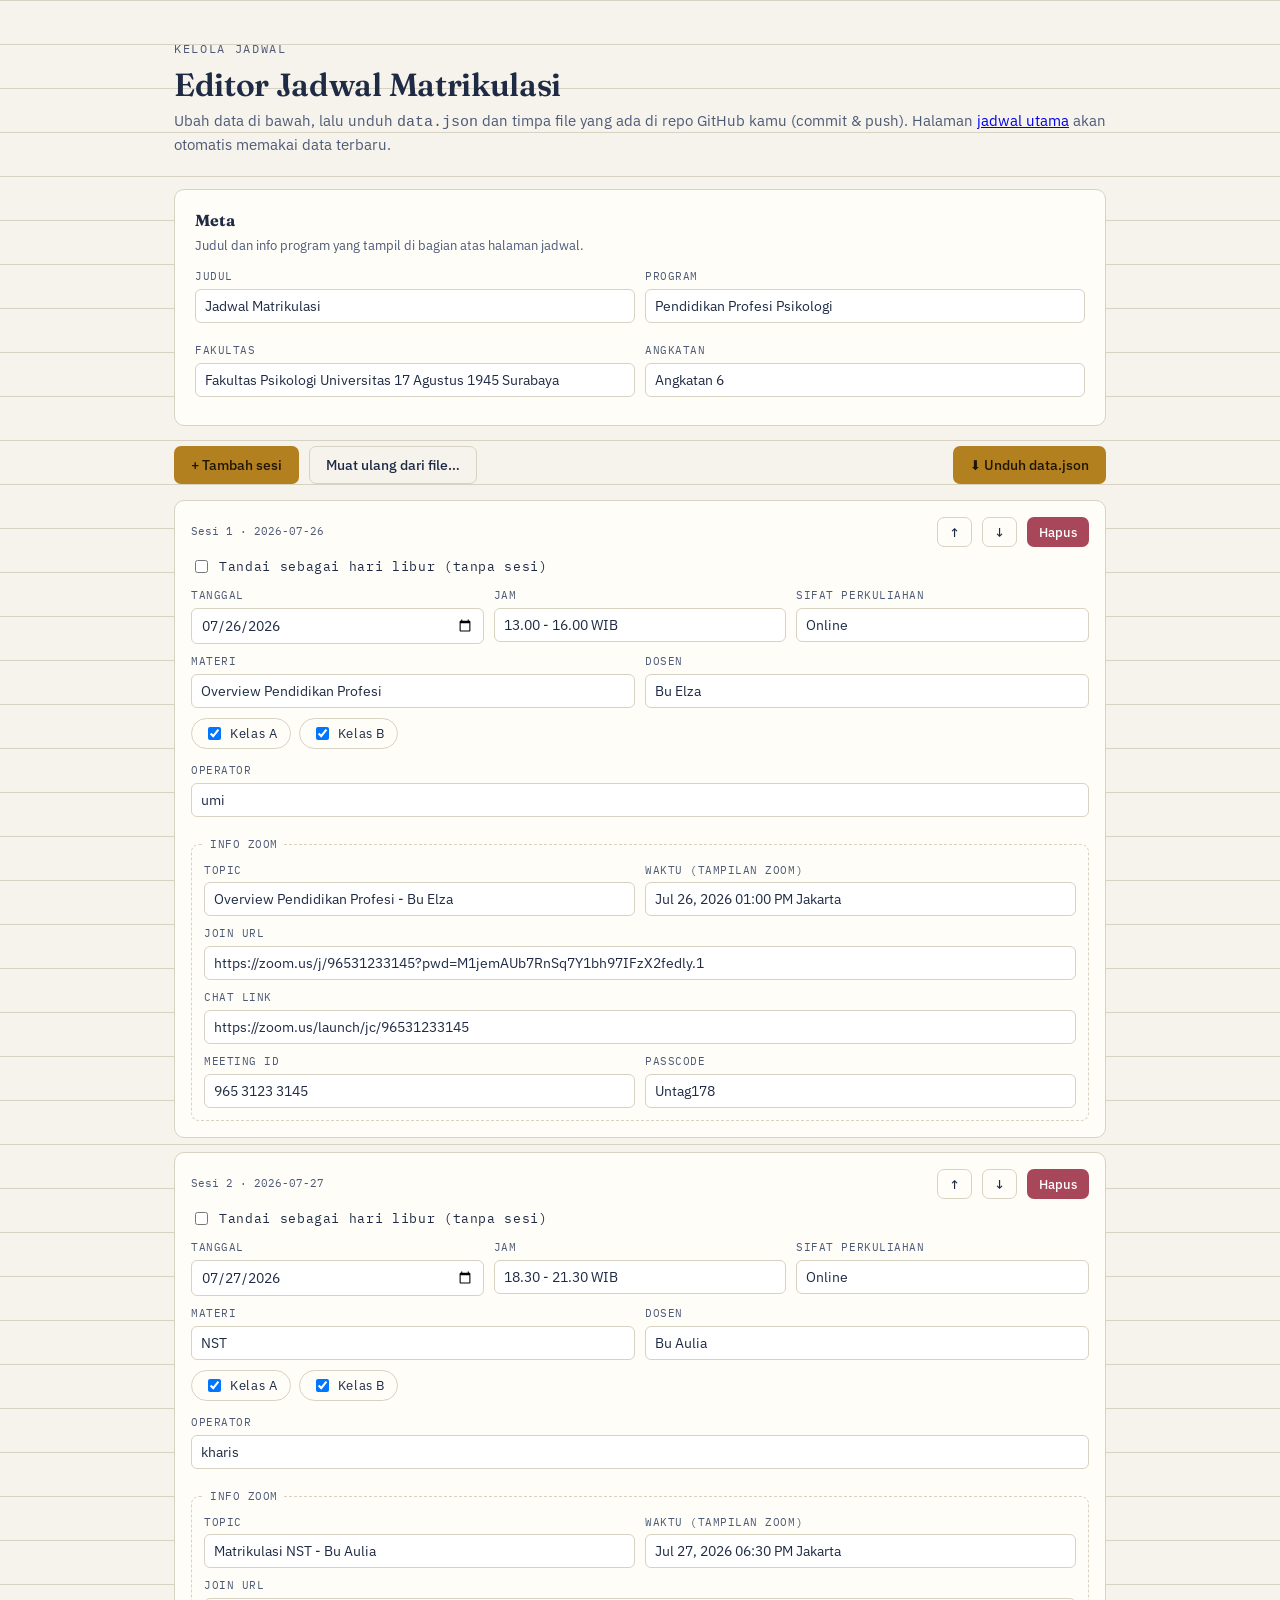
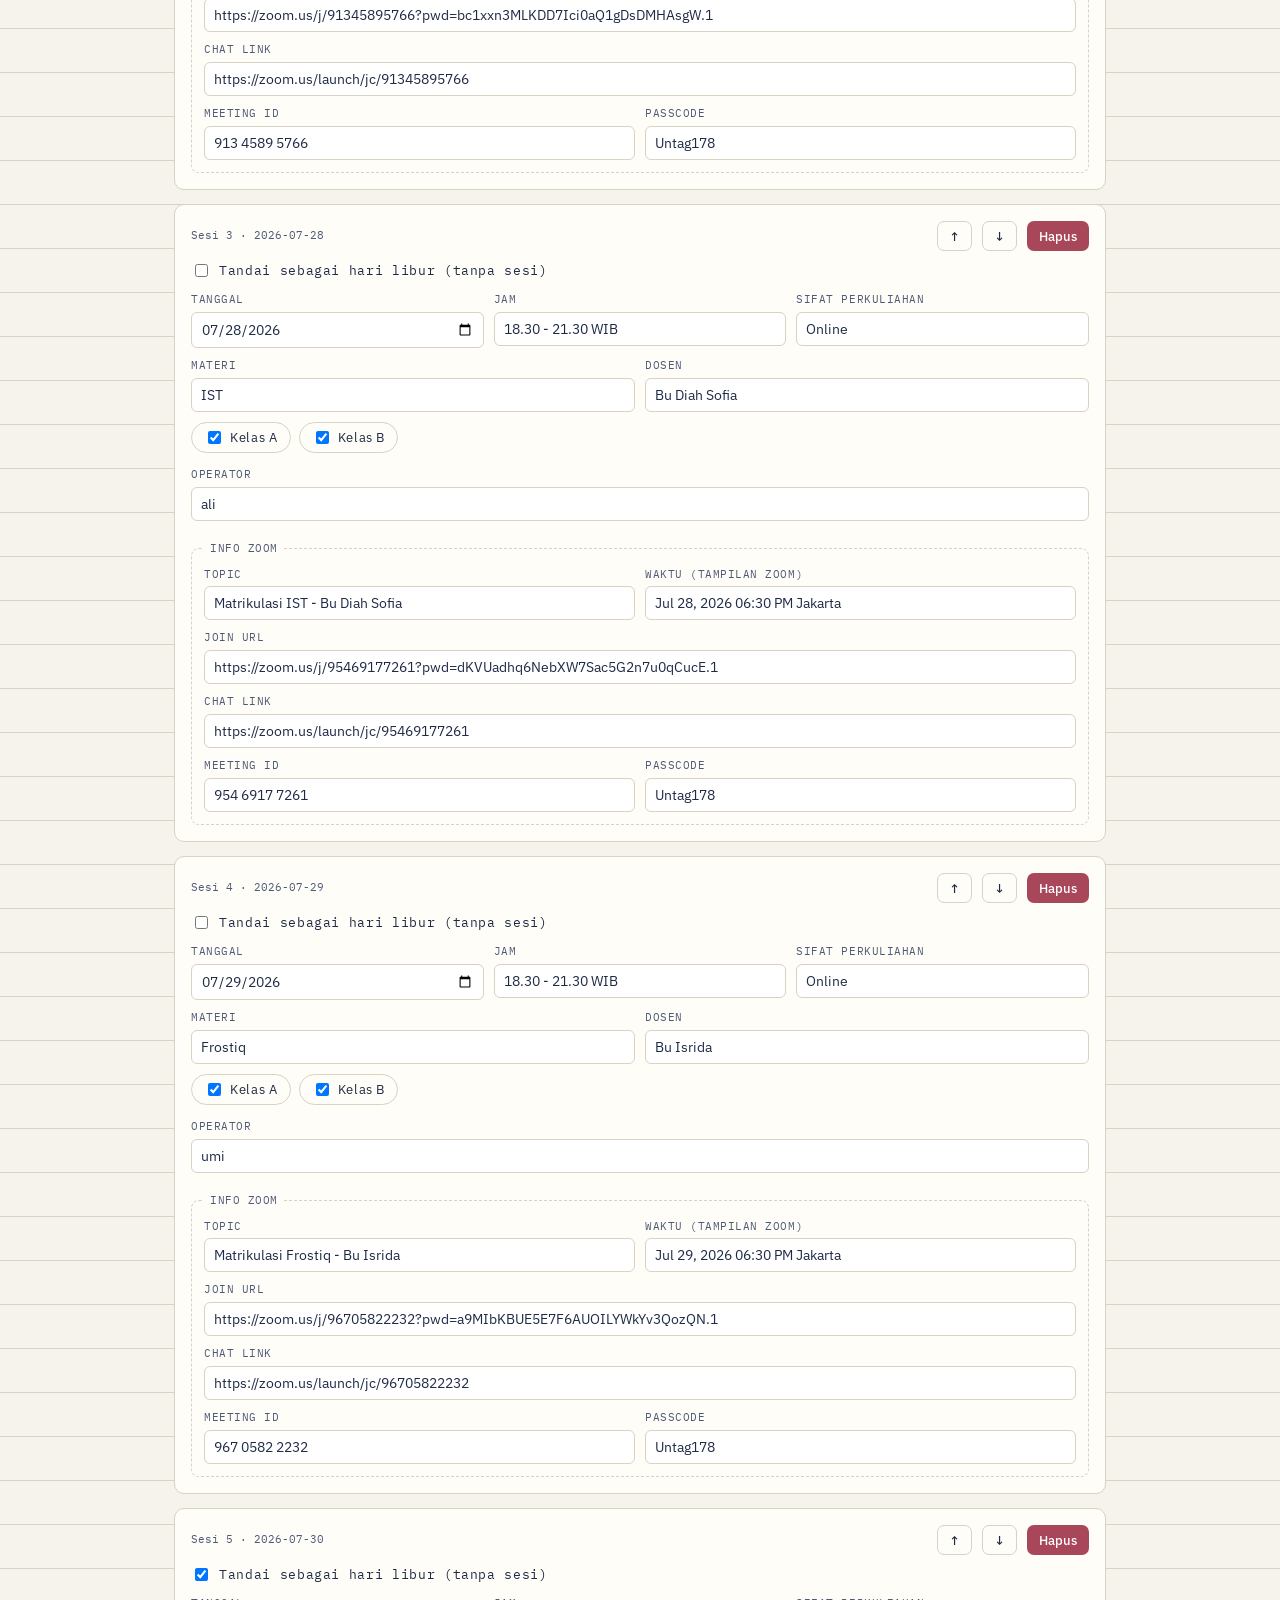
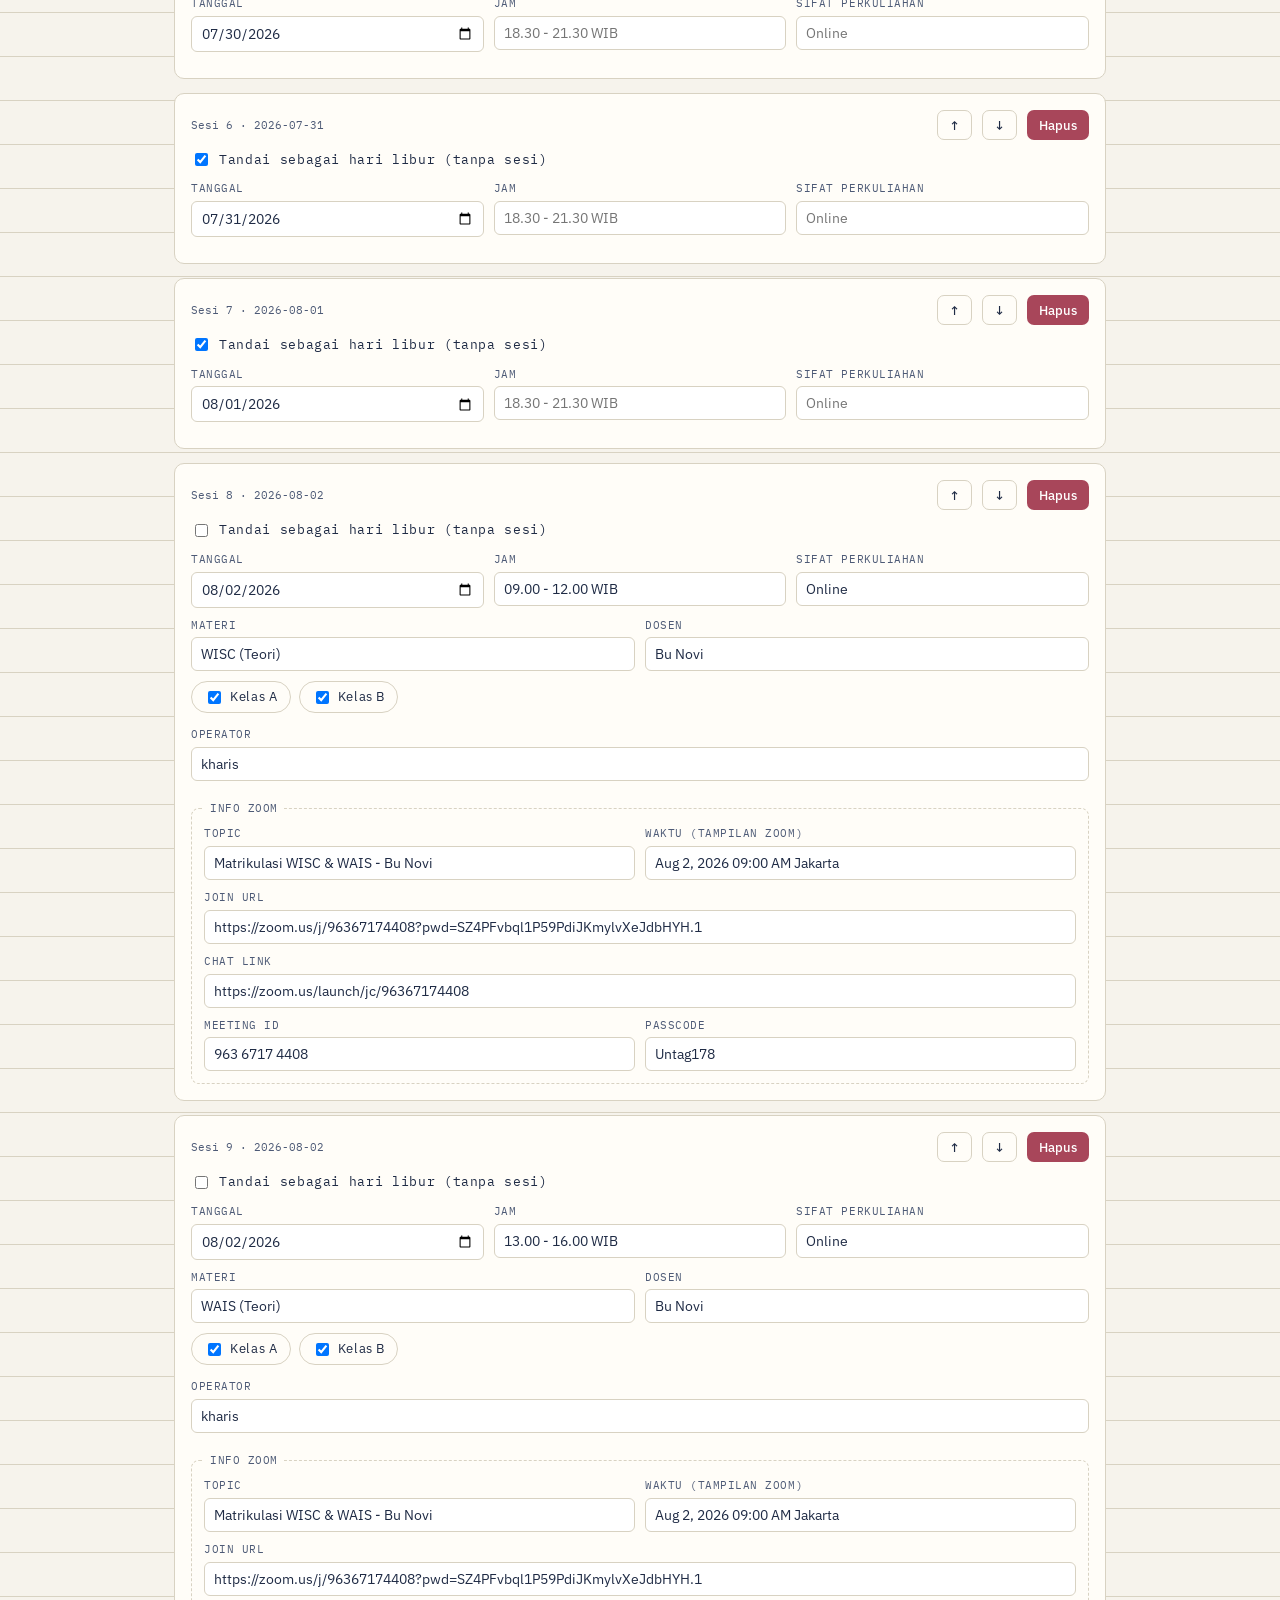
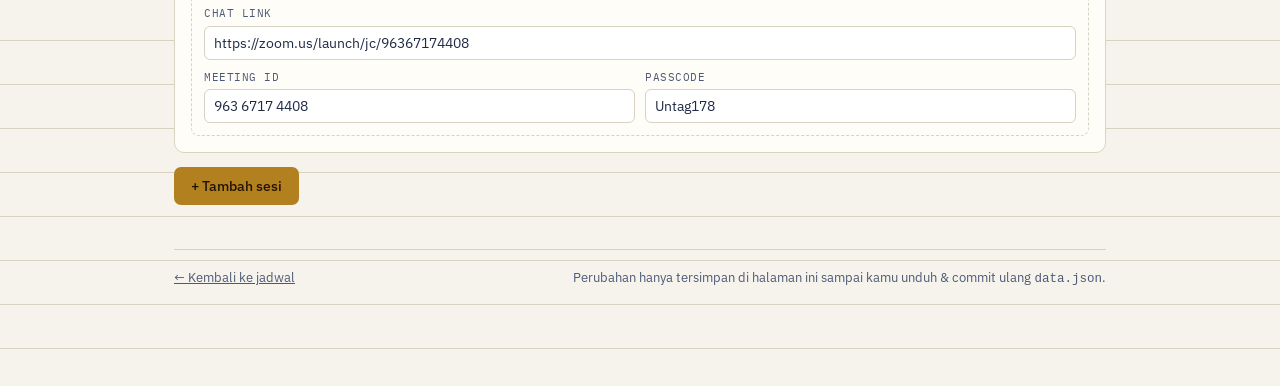
==== admin.html @ 34c5f59f "Add files via upload" ====
<!DOCTYPE html>
<html lang="id">
<head>
<meta charset="UTF-8">
<meta name="viewport" content="width=device-width, initial-scale=1.0">
<title>Kelola Jadwal — Admin</title>
<link rel="stylesheet" href="style.css">
<style>
  .admin-wrap { max-width: 980px; }
  .panel {
    background: var(--paper-card);
    border: 1px solid var(--line);
    border-radius: var(--radius);
    padding: 18px 20px;
    margin-bottom: 20px;
  }
  .panel h2 {
    font-family: var(--font-display);
    font-size: 16px;
    margin: 0 0 4px;
  }
  .panel p.hint { font-size: 13px; color: var(--ink-soft); margin: 0 0 14px; }
  .row-flex { display: flex; gap: 10px; flex-wrap: wrap; align-items: center; }

  .entry {
    border: 1px solid var(--line);
    border-radius: var(--radius);
    padding: 16px;
    margin-bottom: 14px;
    background: var(--paper-card);
  }
  .entry-head {
    display: flex;
    justify-content: space-between;
    align-items: center;
    margin-bottom: 10px;
  }
  .entry-head .tag {
    font-family: var(--font-mono);
    font-size: 11px;
    color: var(--ink-soft);
  }
  .grid2 { display: grid; grid-template-columns: 1fr 1fr; gap: 10px; }
  .grid3 { display: grid; grid-template-columns: 1fr 1fr 1fr; gap: 10px; }
  label {
    display: block;
    font-family: var(--font-mono);
    font-size: 10.5px;
    letter-spacing: 0.05em;
    text-transform: uppercase;
    color: var(--ink-soft);
    margin-bottom: 4px;
  }
  input[type="text"], input[type="date"], textarea {
    width: 100%;
    font-family: var(--font-body);
    font-size: 13.5px;
    padding: 7px 9px;
    border: 1px solid var(--line);
    border-radius: 6px;
    background: #fff;
    color: var(--ink);
    margin-bottom: 10px;
  }
  fieldset {
    border: 1px dashed var(--line);
    border-radius: 8px;
    margin: 10px 0 0;
    padding: 10px 12px 2px;
  }
  fieldset legend {
    font-family: var(--font-mono);
    font-size: 10.5px;
    letter-spacing: 0.05em;
    text-transform: uppercase;
    color: var(--ink-soft);
    padding: 0 6px;
  }
  .kelas-toggle { display: flex; gap: 8px; margin-bottom: 10px; }
  .kelas-toggle label.pill {
    display: inline-flex; align-items: center; gap: 6px;
    text-transform: none; font-family: var(--font-body); font-size: 13px;
    border: 1px solid var(--line); border-radius: 999px; padding: 5px 12px;
    cursor: pointer; color: var(--ink);
  }
  .libur-toggle { display: flex; align-items: center; gap: 8px; margin: 4px 0 12px; }
  .libur-toggle label { margin: 0; text-transform: none; font-size: 13px; color: var(--ink); }
  .entry.is-libur .fields-normal { display: none; }
  .btn-small { font-size: 12.5px; padding: 6px 11px; }
  .btn-danger { background: var(--rose); color: #fff; }
  #fileInput { display: none; }
  .toast {
    position: fixed; bottom: 20px; left: 50%; transform: translateX(-50%);
    background: var(--ink); color: #fff; padding: 10px 18px; border-radius: 8px;
    font-size: 13px; opacity: 0; pointer-events: none; transition: opacity 0.2s ease;
  }
  .toast.show { opacity: 1; }
</style>
</head>
<body>
<div class="wrap admin-wrap">

  <p class="eyebrow">Kelola Jadwal</p>
  <h1 class="title" style="font-size: 32px;">Editor Jadwal Matrikulasi</h1>
  <p class="subtitle">
    Ubah data di bawah, lalu unduh <code>data.json</code> dan timpa file yang ada di repo GitHub kamu
    (commit &amp; push). Halaman <a href="index.html">jadwal utama</a> akan otomatis memakai data terbaru.
  </p>

  <div class="panel">
    <h2>Meta</h2>
    <p class="hint">Judul dan info program yang tampil di bagian atas halaman jadwal.</p>
    <div class="grid2">
      <div><label>Judul</label><input type="text" id="metaTitle"></div>
      <div><label>Program</label><input type="text" id="metaProgram"></div>
      <div><label>Fakultas</label><input type="text" id="metaFakultas"></div>
      <div><label>Angkatan</label><input type="text" id="metaAngkatan"></div>
    </div>
  </div>

  <div class="row-flex" style="margin-bottom: 16px;">
    <button class="btn btn-primary" id="btnAdd">+ Tambah sesi</button>
    <button class="btn btn-ghost" style="border-color:var(--line);color:var(--ink)" id="btnUpload">Muat ulang dari file…</button>
    <input type="file" id="fileInput" accept="application/json">
    <button class="btn btn-primary" id="btnDownload" style="margin-left:auto;">⬇ Unduh data.json</button>
  </div>

  <div id="entries"></div>

  <button class="btn btn-primary" id="btnAdd2">+ Tambah sesi</button>

  <div class="footer">
    <a href="index.html">← Kembali ke jadwal</a>
    <span>Perubahan hanya tersimpan di halaman ini sampai kamu unduh &amp; commit ulang <code>data.json</code>.</span>
  </div>

</div>

<div class="toast" id="toast"></div>

<script src="admin.js"></script>
</body>
</html>
---- style.css ----
/* ============================================================
   Jadwal Matrikulasi — Fakultas Psikologi Untag Surabaya
   Design: "Ledger" — a clinical case-register aesthetic.
   ============================================================ */

@import url('https://fonts.googleapis.com/css2?family=Fraunces:opsz,wght@9..144,400;9..144,500;9..144,600&family=IBM+Plex+Sans:wght@400;500;600&family=IBM+Plex+Mono:wght@400;500&display=swap');

:root {
  --ink: #1f2b45;        /* headings, primary text */
  --ink-soft: #4d5a76;   /* secondary text */
  --paper: #f6f3ec;      /* page background */
  --paper-card: #fffdf8; /* card background */
  --line: #d8d2c2;       /* hairline borders */
  --ochre: #b3801f;      /* accent — dosen / highlight */
  --sage: #4d6b5c;       /* accent — online / kelas */
  --rose: #a8465a;       /* accent — libur */
  --shadow: 0 1px 0 rgba(31, 43, 69, 0.06);

  --font-display: 'Fraunces', Georgia, serif;
  --font-body: 'IBM Plex Sans', system-ui, sans-serif;
  --font-mono: 'IBM Plex Mono', 'Courier New', monospace;

  --radius: 10px;
}

* { box-sizing: border-box; }

html { scroll-behavior: smooth; }

body {
  margin: 0;
  background: var(--paper);
  background-image:
    linear-gradient(var(--line) 1px, transparent 1px);
  background-size: 100% 44px;
  background-attachment: local;
  color: var(--ink);
  font-family: var(--font-body);
  line-height: 1.5;
  -webkit-font-smoothing: antialiased;
}

.wrap {
  max-width: 880px;
  margin: 0 auto;
  padding: 40px 24px 100px;
}

/* ---------- Header ---------- */

.eyebrow {
  font-family: var(--font-mono);
  font-size: 12px;
  letter-spacing: 0.14em;
  text-transform: uppercase;
  color: var(--ink-soft);
  margin: 0 0 10px;
}

h1.title {
  font-family: var(--font-display);
  font-weight: 600;
  font-size: clamp(32px, 6vw, 48px);
  line-height: 1.05;
  margin: 0 0 8px;
  letter-spacing: -0.01em;
}

.subtitle {
  color: var(--ink-soft);
  font-size: 15px;
  margin: 0 0 32px;
}

/* ---------- Next-session banner (signature element) ---------- */

.next-banner {
  position: relative;
  background: var(--ink);
  color: var(--paper-card);
  border-radius: var(--radius);
  padding: 22px 24px;
  margin-bottom: 40px;
  overflow: hidden;
}

.next-banner::before {
  content: "";
  position: absolute;
  left: 0; top: 0; bottom: 0;
  width: 6px;
  background: var(--ochre);
}

.next-banner .nb-label {
  font-family: var(--font-mono);
  font-size: 11px;
  letter-spacing: 0.14em;
  text-transform: uppercase;
  color: #c9cfdd;
  margin-bottom: 6px;
}

.next-banner .nb-materi {
  font-family: var(--font-display);
  font-size: 22px;
  font-weight: 600;
  margin-bottom: 6px;
}

.next-banner .nb-meta {
  font-size: 13.5px;
  color: #d7dbe6;
  display: flex;
  flex-wrap: wrap;
  gap: 4px 14px;
  margin-bottom: 14px;
}

.next-banner .nb-meta b { color: #fff; font-weight: 500; }

.next-banner .nb-actions {
  display: flex;
  gap: 10px;
  flex-wrap: wrap;
}

.btn {
  display: inline-flex;
  align-items: center;
  gap: 6px;
  font-family: var(--font-body);
  font-size: 13.5px;
  font-weight: 500;
  padding: 9px 16px;
  border-radius: 7px;
  text-decoration: none;
  border: 1px solid transparent;
  cursor: pointer;
  transition: transform 0.12s ease, opacity 0.12s ease;
}
.btn:active { transform: scale(0.97); }

.btn-primary {
  background: var(--ochre);
  color: #201404;
}
.btn-primary:hover { opacity: 0.9; }

.btn-ghost {
  background: transparent;
  border-color: rgba(255,255,255,0.28);
  color: #fff;
}
.btn-ghost:hover { background: rgba(255,255,255,0.08); }

.next-banner.is-empty {
  background: var(--paper-card);
  color: var(--ink-soft);
  border: 1px dashed var(--line);
}
.next-banner.is-empty::before { display: none; }
.next-banner.is-empty .nb-label { color: var(--ink-soft); }

/* ---------- Filters ---------- */

.filters {
  display: flex;
  align-items: center;
  gap: 10px;
  flex-wrap: wrap;
  margin-bottom: 28px;
}

.filters input[type="search"] {
  flex: 1;
  min-width: 160px;
  font-family: var(--font-body);
  font-size: 14px;
  padding: 9px 12px;
  border: 1px solid var(--line);
  border-radius: 7px;
  background: var(--paper-card);
  color: var(--ink);
}
.filters input[type="search"]::placeholder { color: #9aa0ae; }

.chip {
  font-family: var(--font-mono);
  font-size: 12px;
  letter-spacing: 0.04em;
  padding: 7px 13px;
  border-radius: 999px;
  border: 1px solid var(--line);
  background: var(--paper-card);
  color: var(--ink-soft);
  cursor: pointer;
  user-select: none;
}
.chip[aria-pressed="true"] {
  background: var(--ink);
  border-color: var(--ink);
  color: #fff;
}

/* ---------- Day ledger ---------- */

.day {
  display: grid;
  grid-template-columns: 84px 1fr;
  gap: 18px;
  border-top: 1px solid var(--line);
  padding: 22px 0;
}

.day:last-child { border-bottom: 1px solid var(--line); }

.day-tab {
  text-align: right;
  padding-top: 2px;
}

.day-tab .dow {
  font-family: var(--font-mono);
  font-size: 11px;
  letter-spacing: 0.08em;
  text-transform: uppercase;
  color: var(--ink-soft);
}

.day-tab .dom {
  font-family: var(--font-display);
  font-size: 30px;
  font-weight: 600;
  line-height: 1.1;
}

.day-tab .mon {
  font-size: 11px;
  color: var(--ink-soft);
}

.day-sessions {
  display: flex;
  flex-direction: column;
  gap: 12px;
}

.session {
  background: var(--paper-card);
  border: 1px solid var(--line);
  border-radius: var(--radius);
  padding: 14px 16px;
  box-shadow: var(--shadow);
}

.session.is-past { opacity: 0.55; }

.session-top {
  display: flex;
  justify-content: space-between;
  align-items: flex-start;
  gap: 12px;
  cursor: pointer;
}

.session-materi {
  font-family: var(--font-display);
  font-size: 17px;
  font-weight: 600;
  margin: 0 0 4px;
}

.session-meta {
  font-size: 13px;
  color: var(--ink-soft);
  display: flex;
  flex-wrap: wrap;
  gap: 3px 10px;
}

.session-meta .dosen { color: var(--ochre); font-weight: 500; }

.badges { display: flex; gap: 6px; flex-shrink: 0; }

.badge {
  font-family: var(--font-mono);
  font-size: 11px;
  padding: 3px 8px;
  border-radius: 999px;
  border: 1px solid var(--line);
  color: var(--ink-soft);
  white-space: nowrap;
}

.badge.kelas { color: var(--sage); border-color: var(--sage); }

.chevron {
  color: var(--ink-soft);
  font-size: 13px;
  transition: transform 0.15s ease;
  padding-top: 2px;
}
.session.is-open .chevron { transform: rotate(90deg); }

.session-detail {
  display: none;
  margin-top: 12px;
  padding-top: 12px;
  border-top: 1px dashed var(--line);
  font-size: 13.5px;
}
.session.is-open .session-detail { display: block; }

.zoom-row {
  display: flex;
  justify-content: space-between;
  align-items: center;
  padding: 3px 0;
  gap: 10px;
}
.zoom-row .k { color: var(--ink-soft); }
.zoom-row .v { font-family: var(--font-mono); text-align: right; }

.detail-actions { margin-top: 10px; display: flex; gap: 8px; flex-wrap: wrap; }

.op-tag {
  margin-top: 10px;
  font-size: 11.5px;
  color: var(--ink-soft);
  font-family: var(--font-mono);
}

/* Libur row */
.libur-row {
  background: repeating-linear-gradient(
    -45deg,
    var(--paper-card),
    var(--paper-card) 8px,
    #efe9db 8px,
    #efe9db 16px
  );
  border: 1px solid var(--line);
  border-radius: var(--radius);
  padding: 14px 16px;
  display: flex;
  align-items: center;
  justify-content: space-between;
}
.libur-row .label {
  font-family: var(--font-mono);
  letter-spacing: 0.1em;
  color: var(--rose);
  font-size: 12.5px;
  font-weight: 500;
}

/* ---------- Footer ---------- */

.footer {
  margin-top: 44px;
  padding-top: 18px;
  border-top: 1px solid var(--line);
  font-size: 12.5px;
  color: var(--ink-soft);
  display: flex;
  justify-content: space-between;
  flex-wrap: wrap;
  gap: 8px;
}
.footer a { color: var(--ink-soft); }

.empty-state {
  text-align: center;
  padding: 60px 20px;
  color: var(--ink-soft);
  font-size: 14px;
}

@media (max-width: 520px) {
  .day { grid-template-columns: 56px 1fr; gap: 12px; }
  .day-tab .dom { font-size: 24px; }
  .session-top { flex-direction: column; }
  .badges { align-self: flex-start; }
}

@media (prefers-reduced-motion: reduce) {
  html { scroll-behavior: auto; }
  * { transition: none !important; }
}

:focus-visible {
  outline: 2px solid var(--ochre);
  outline-offset: 2px;
}
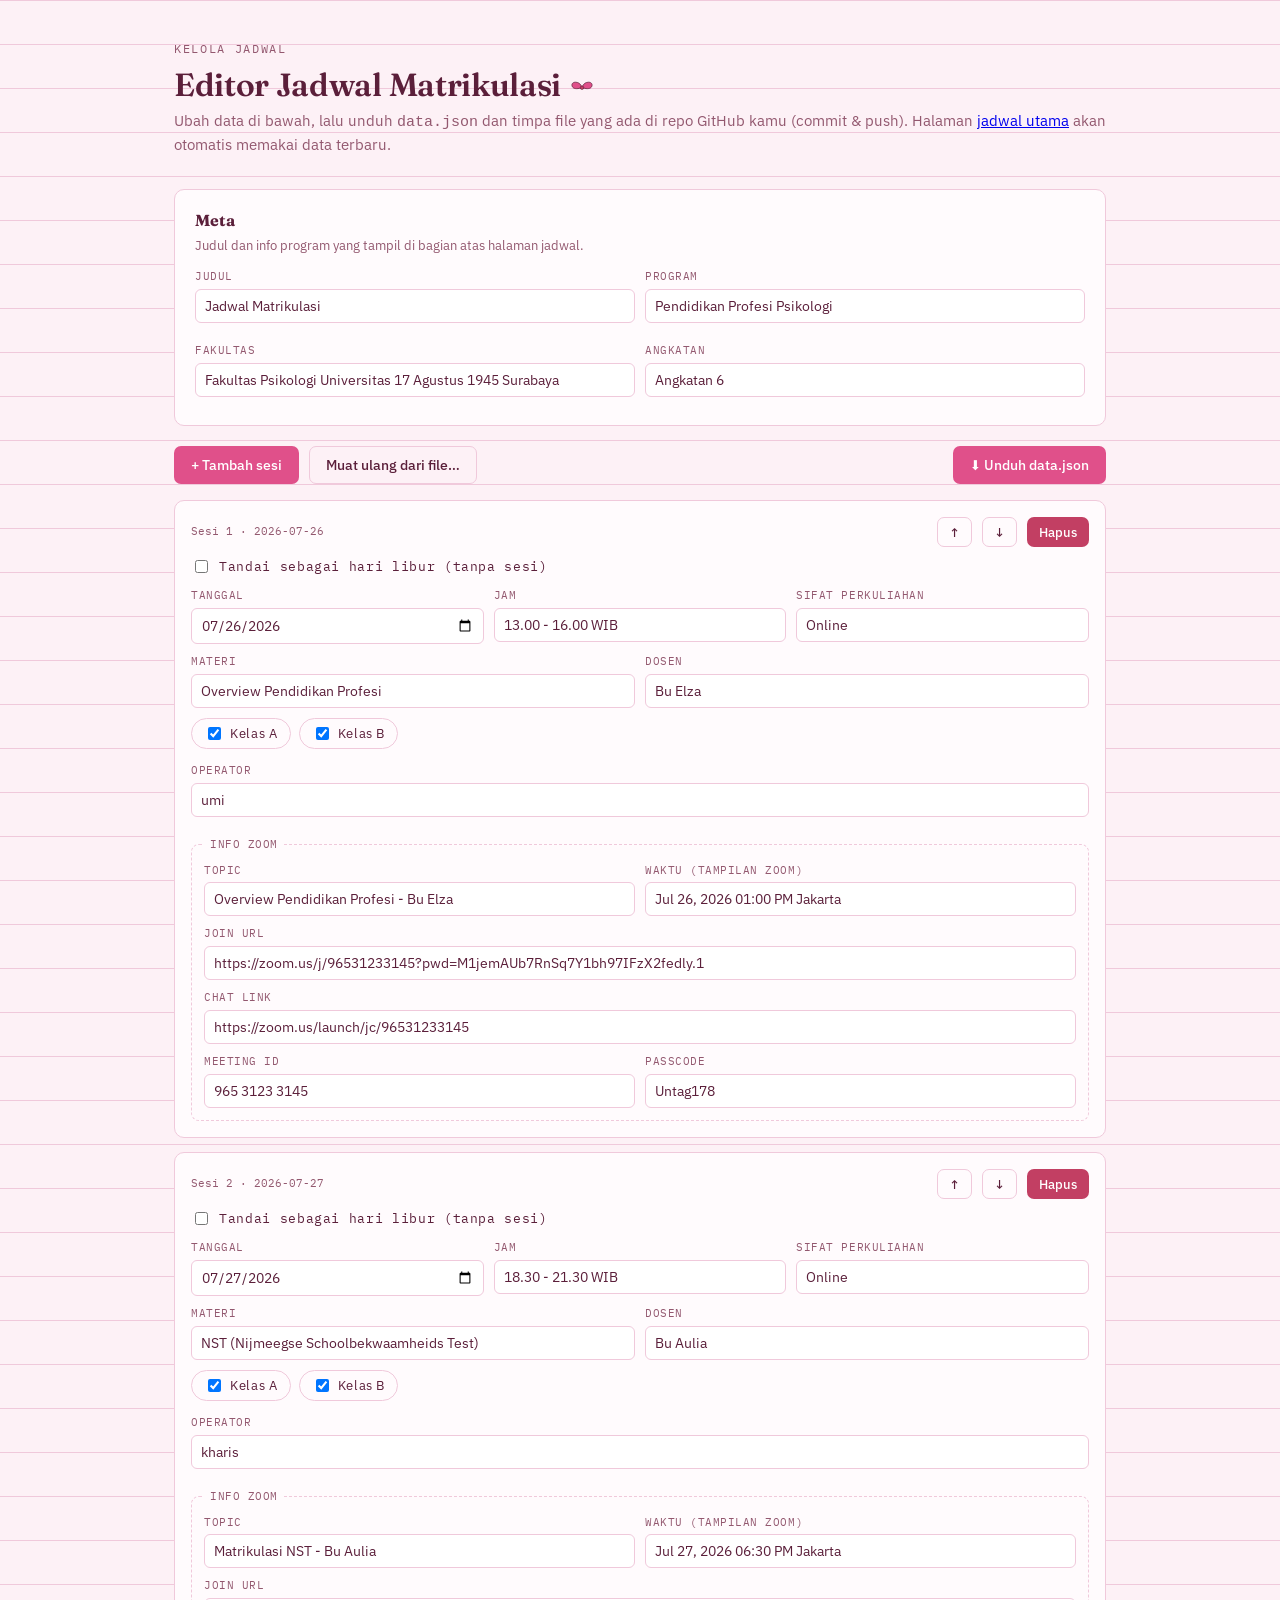
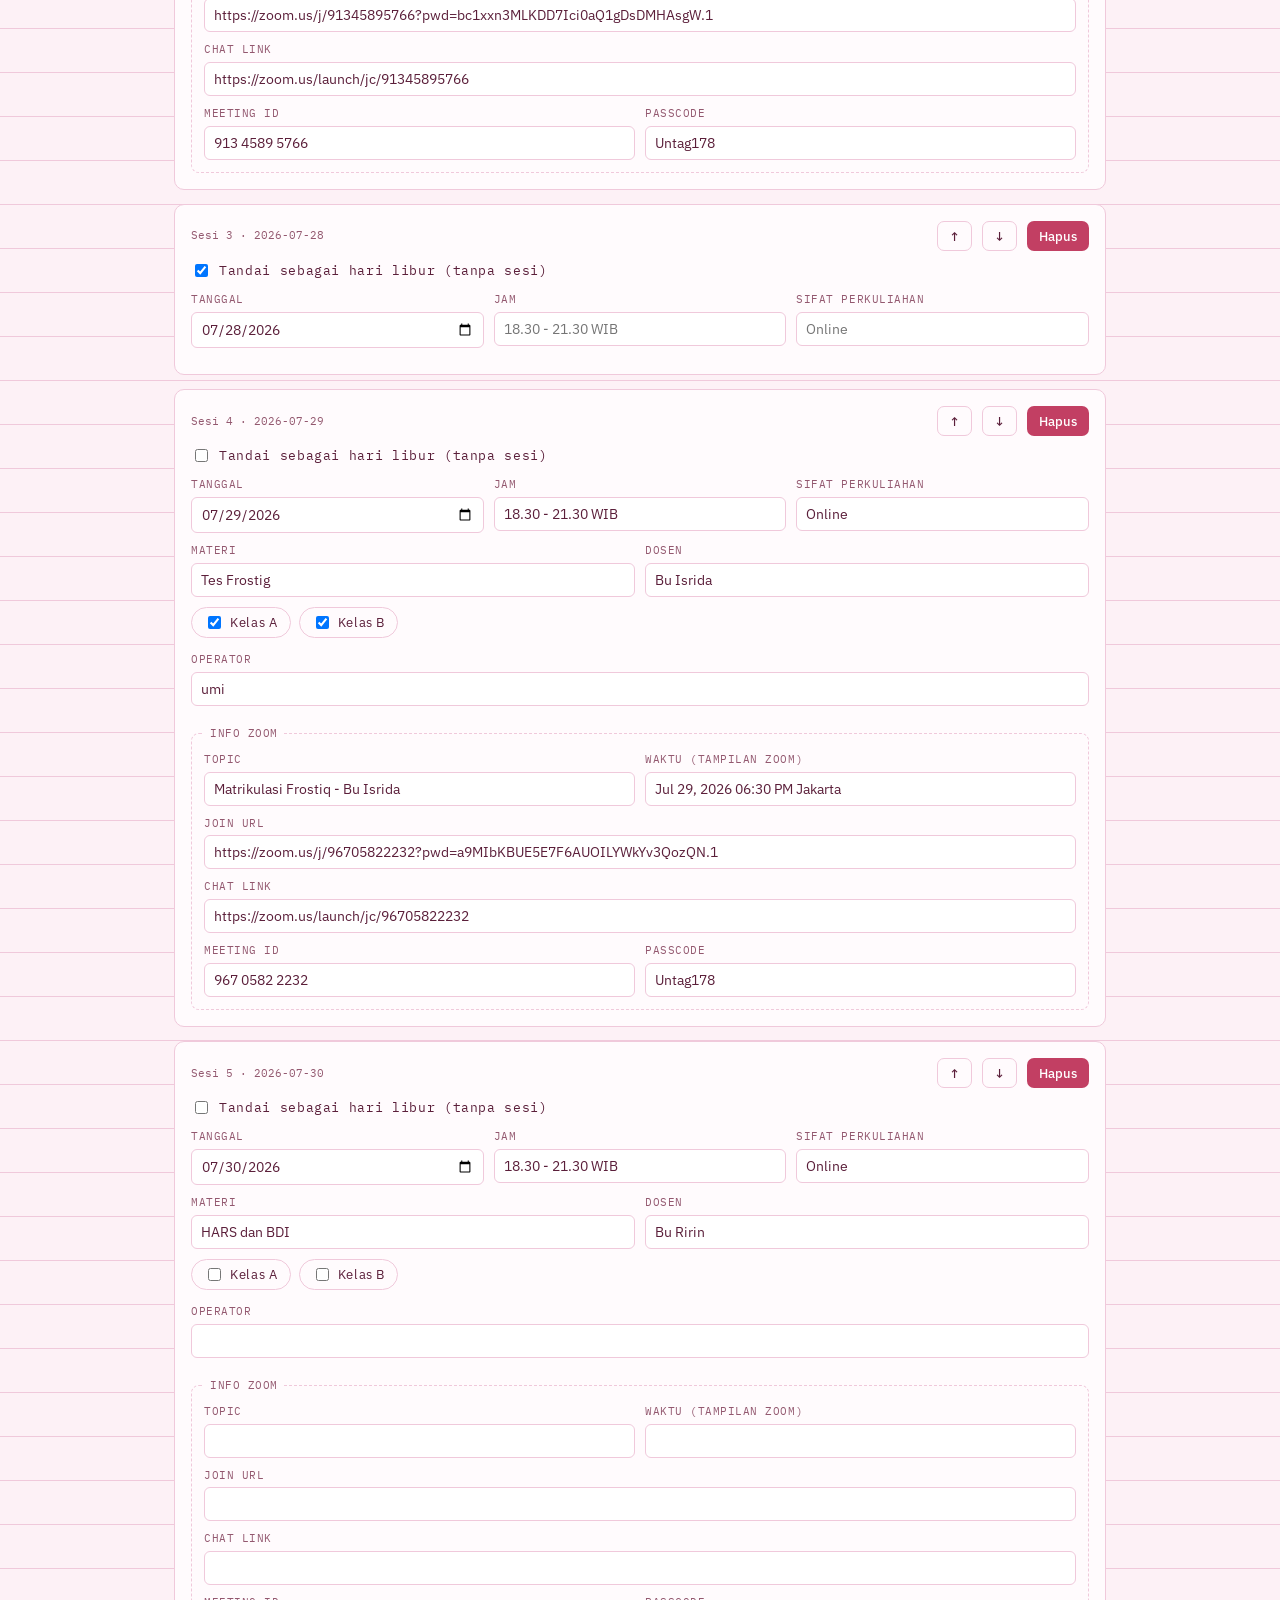
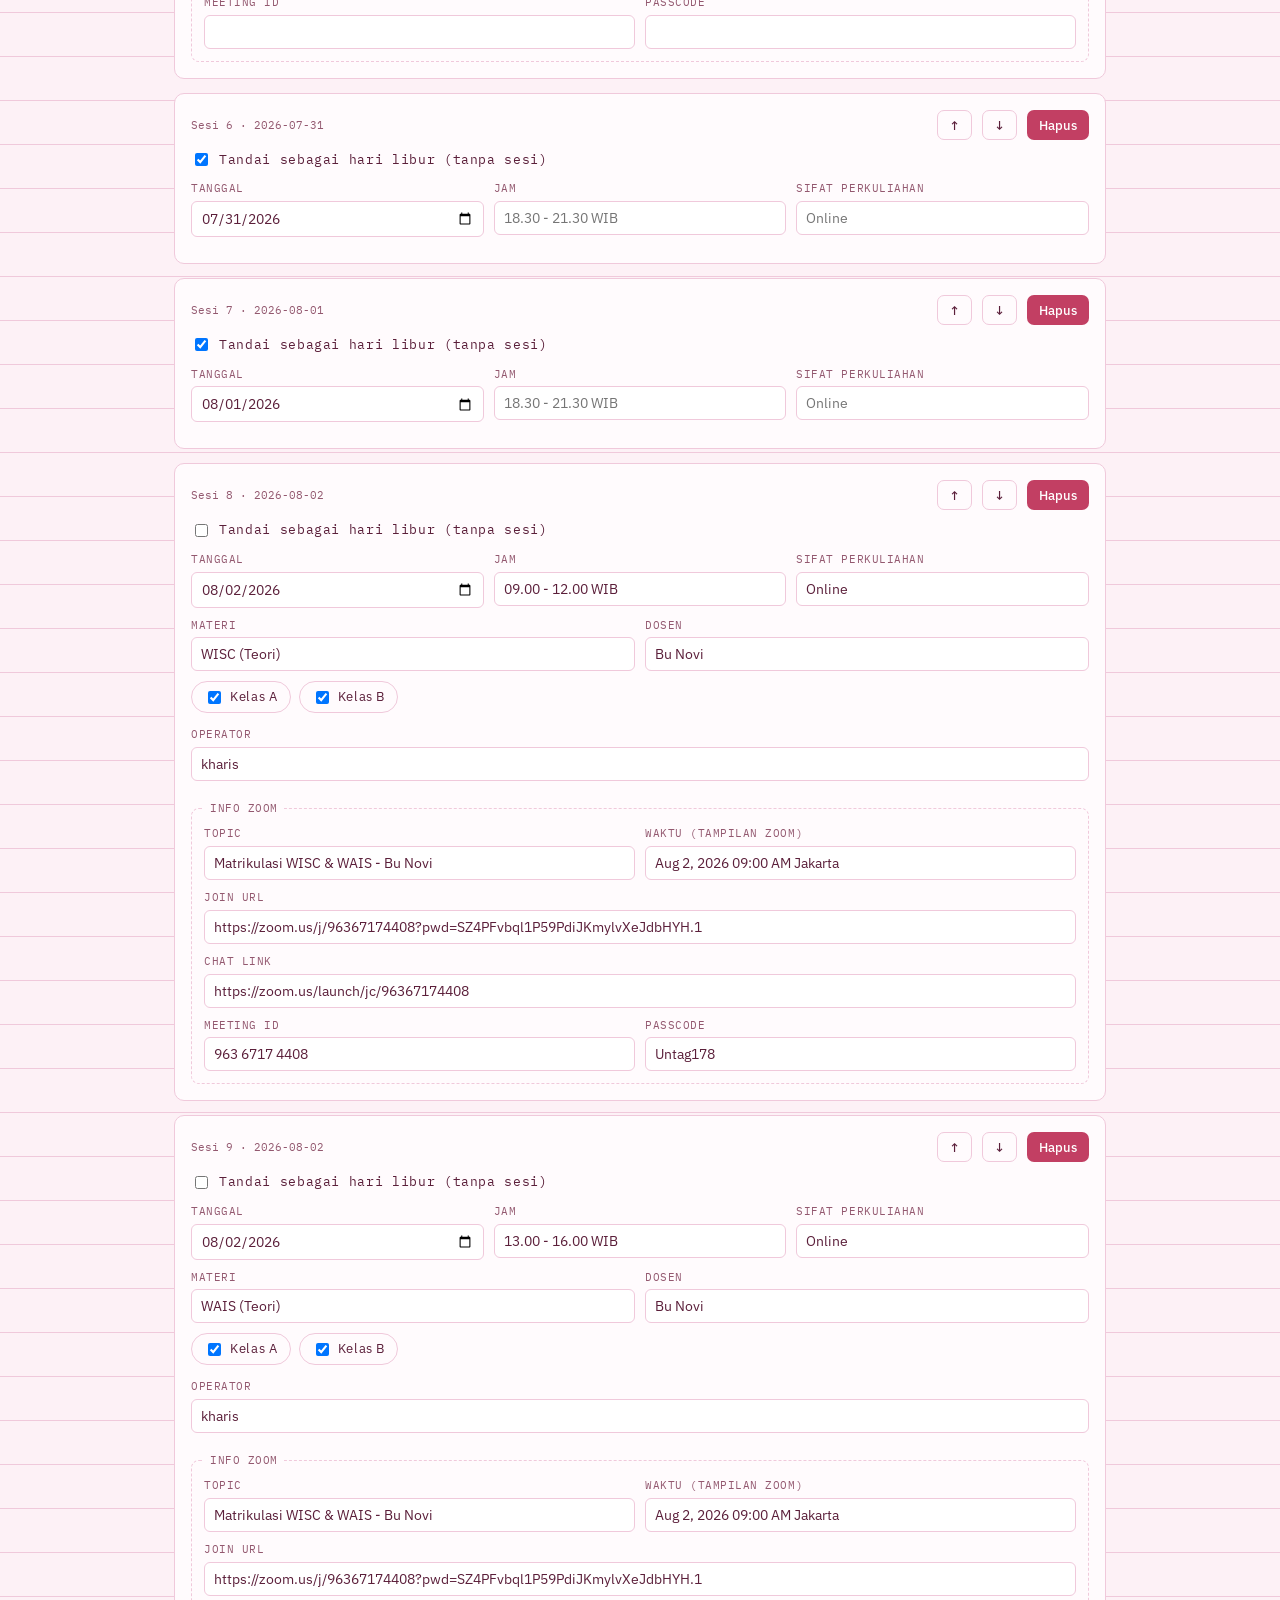
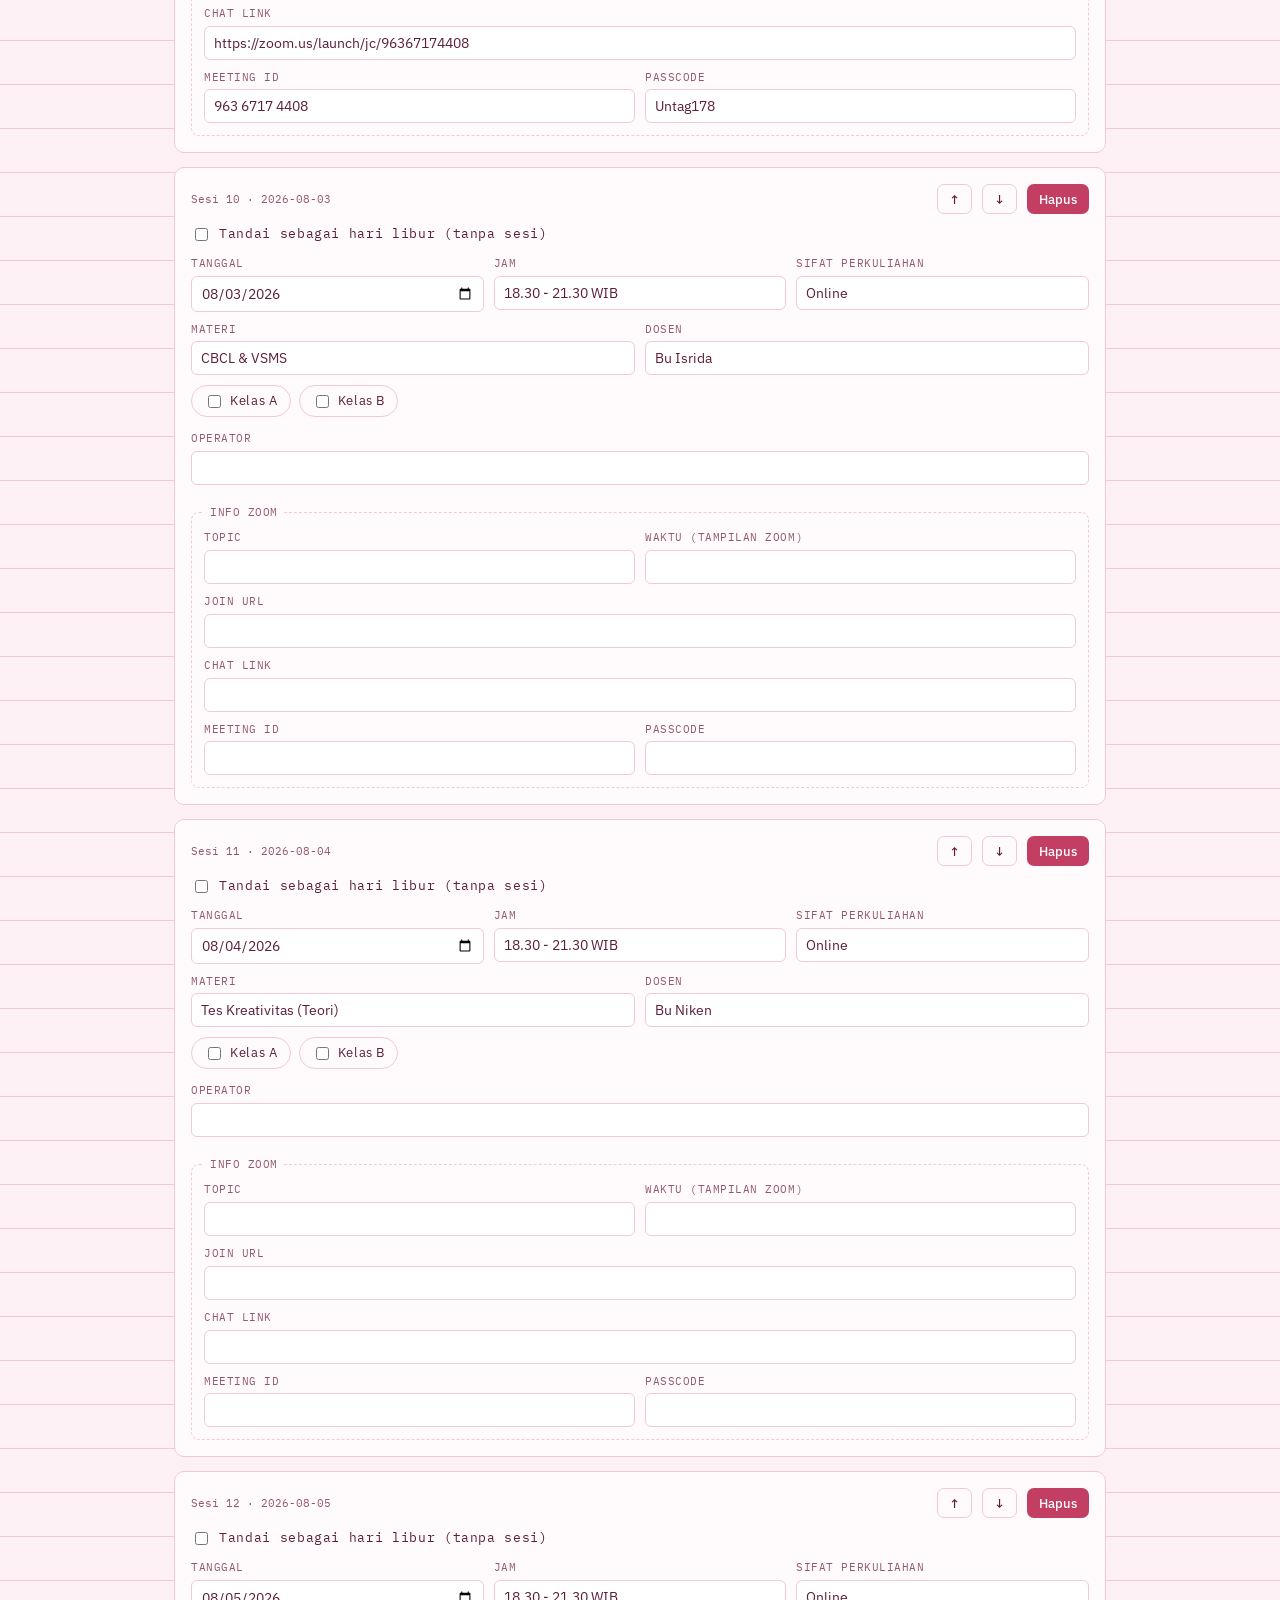
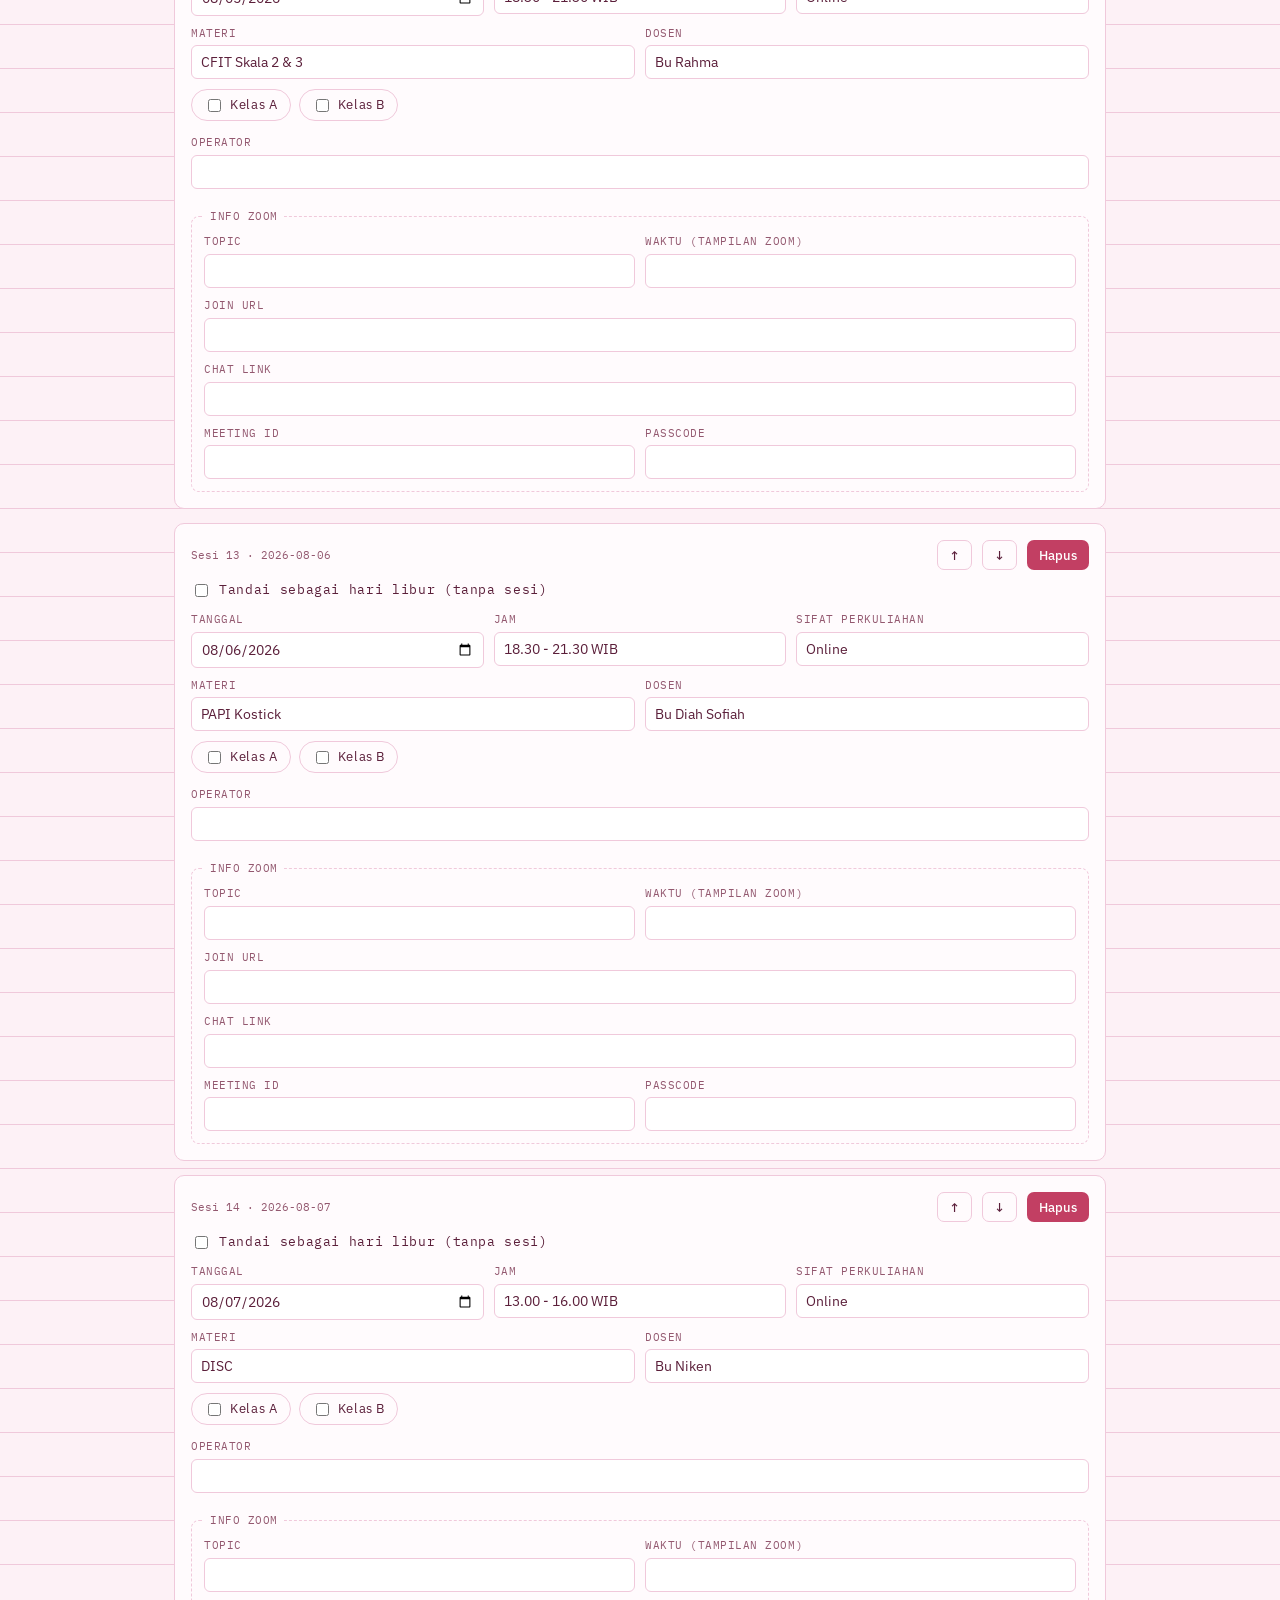
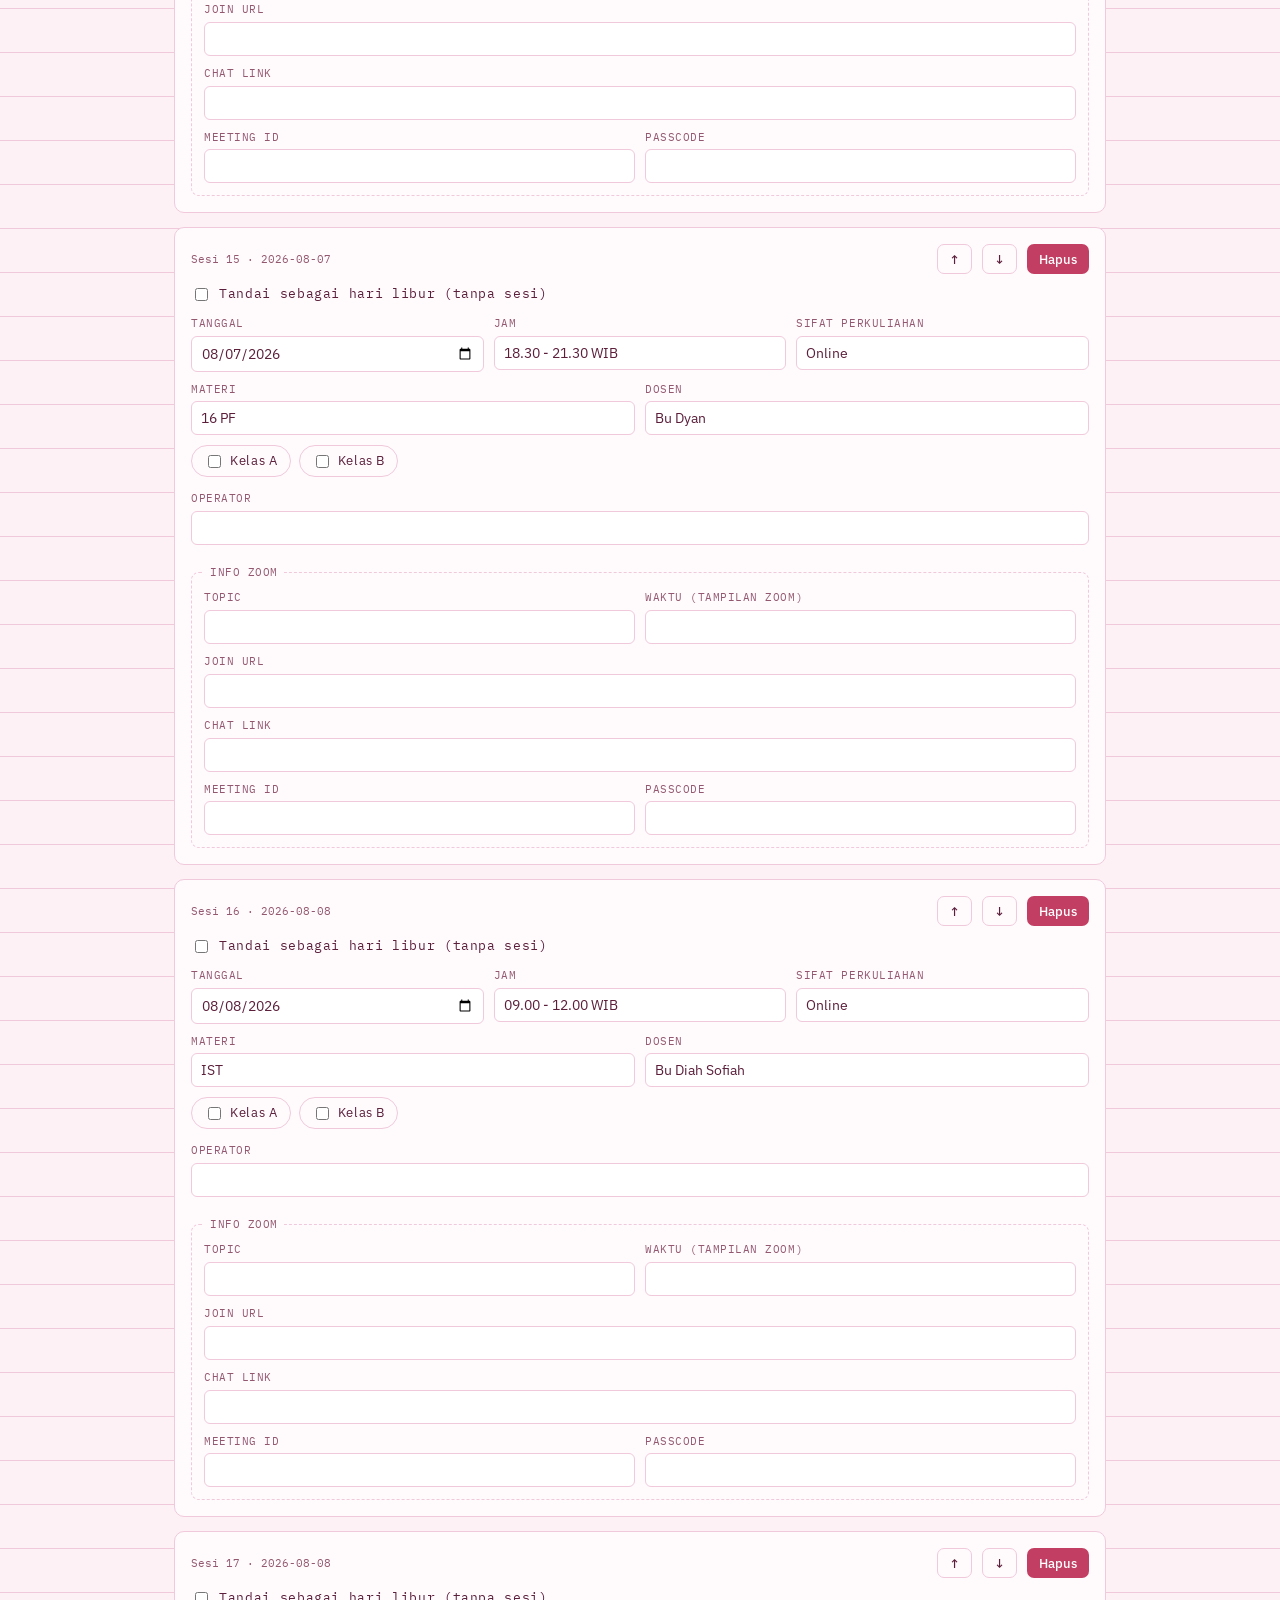
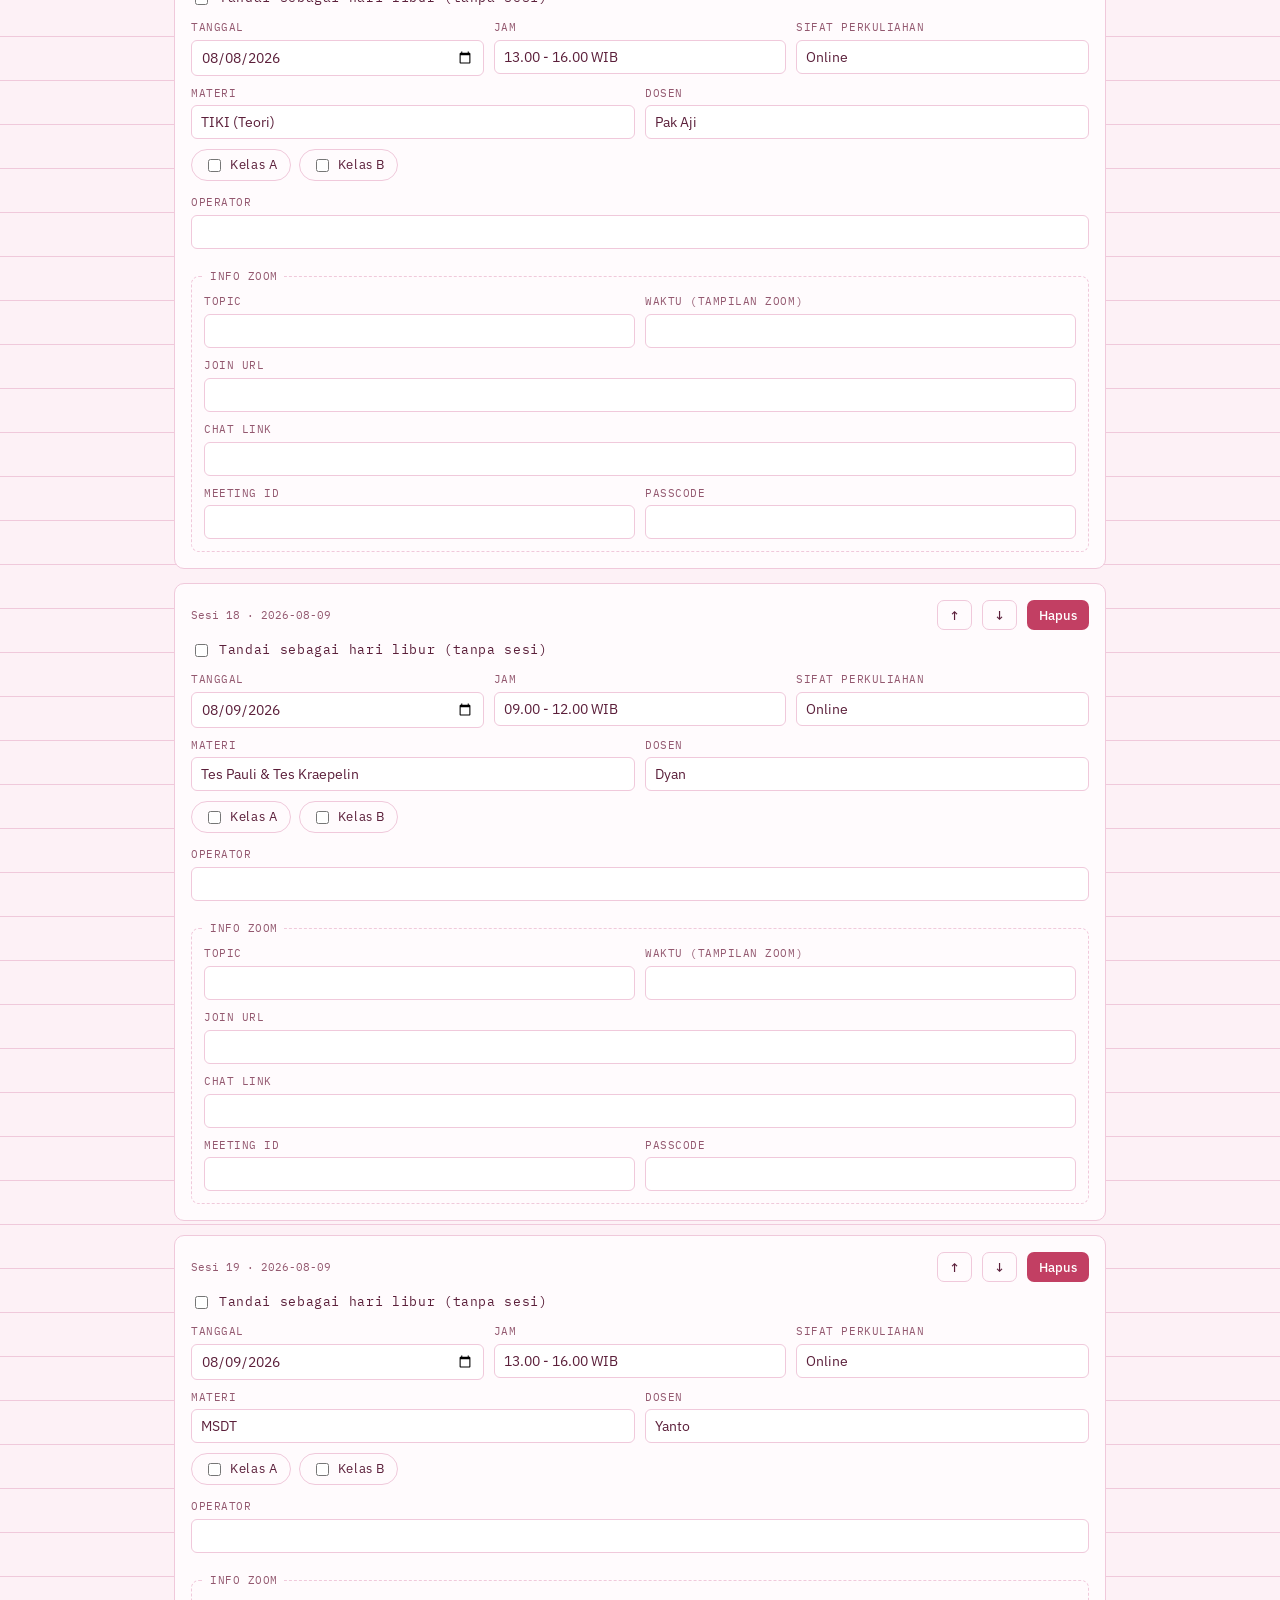
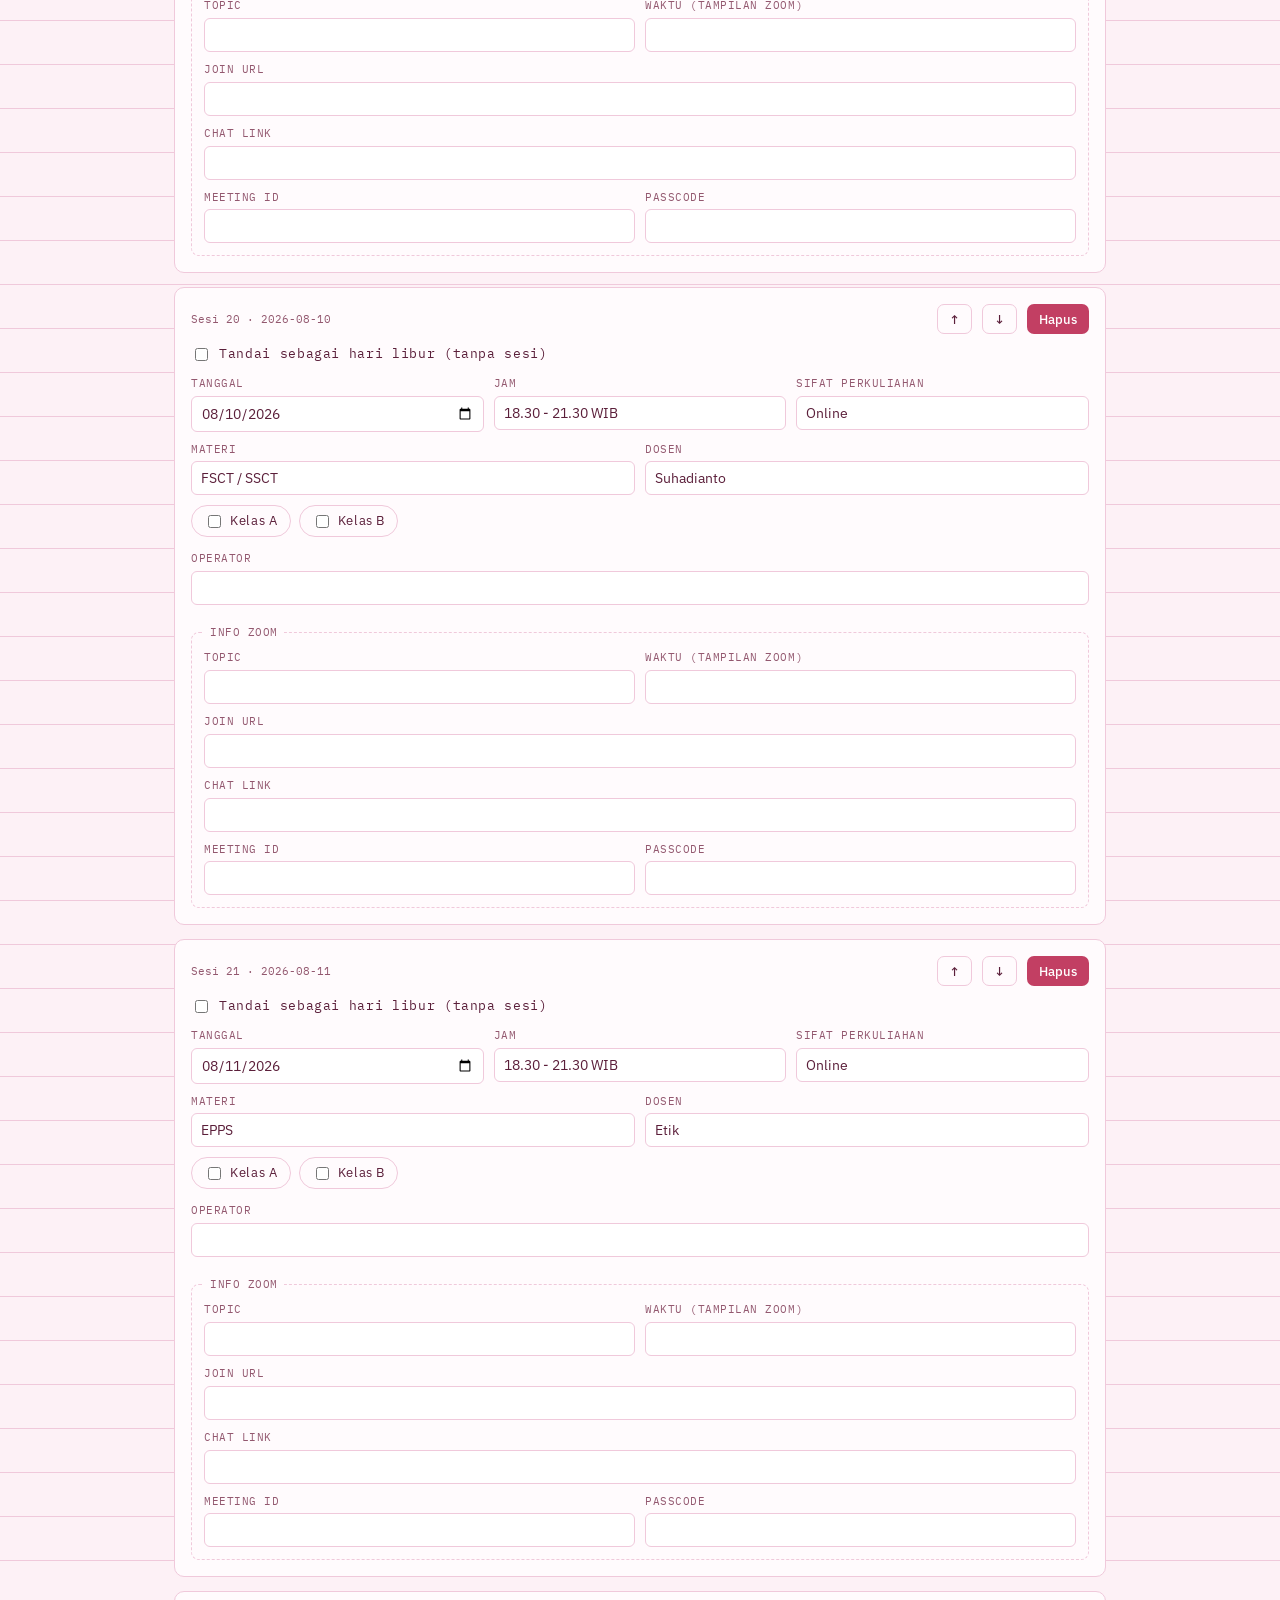
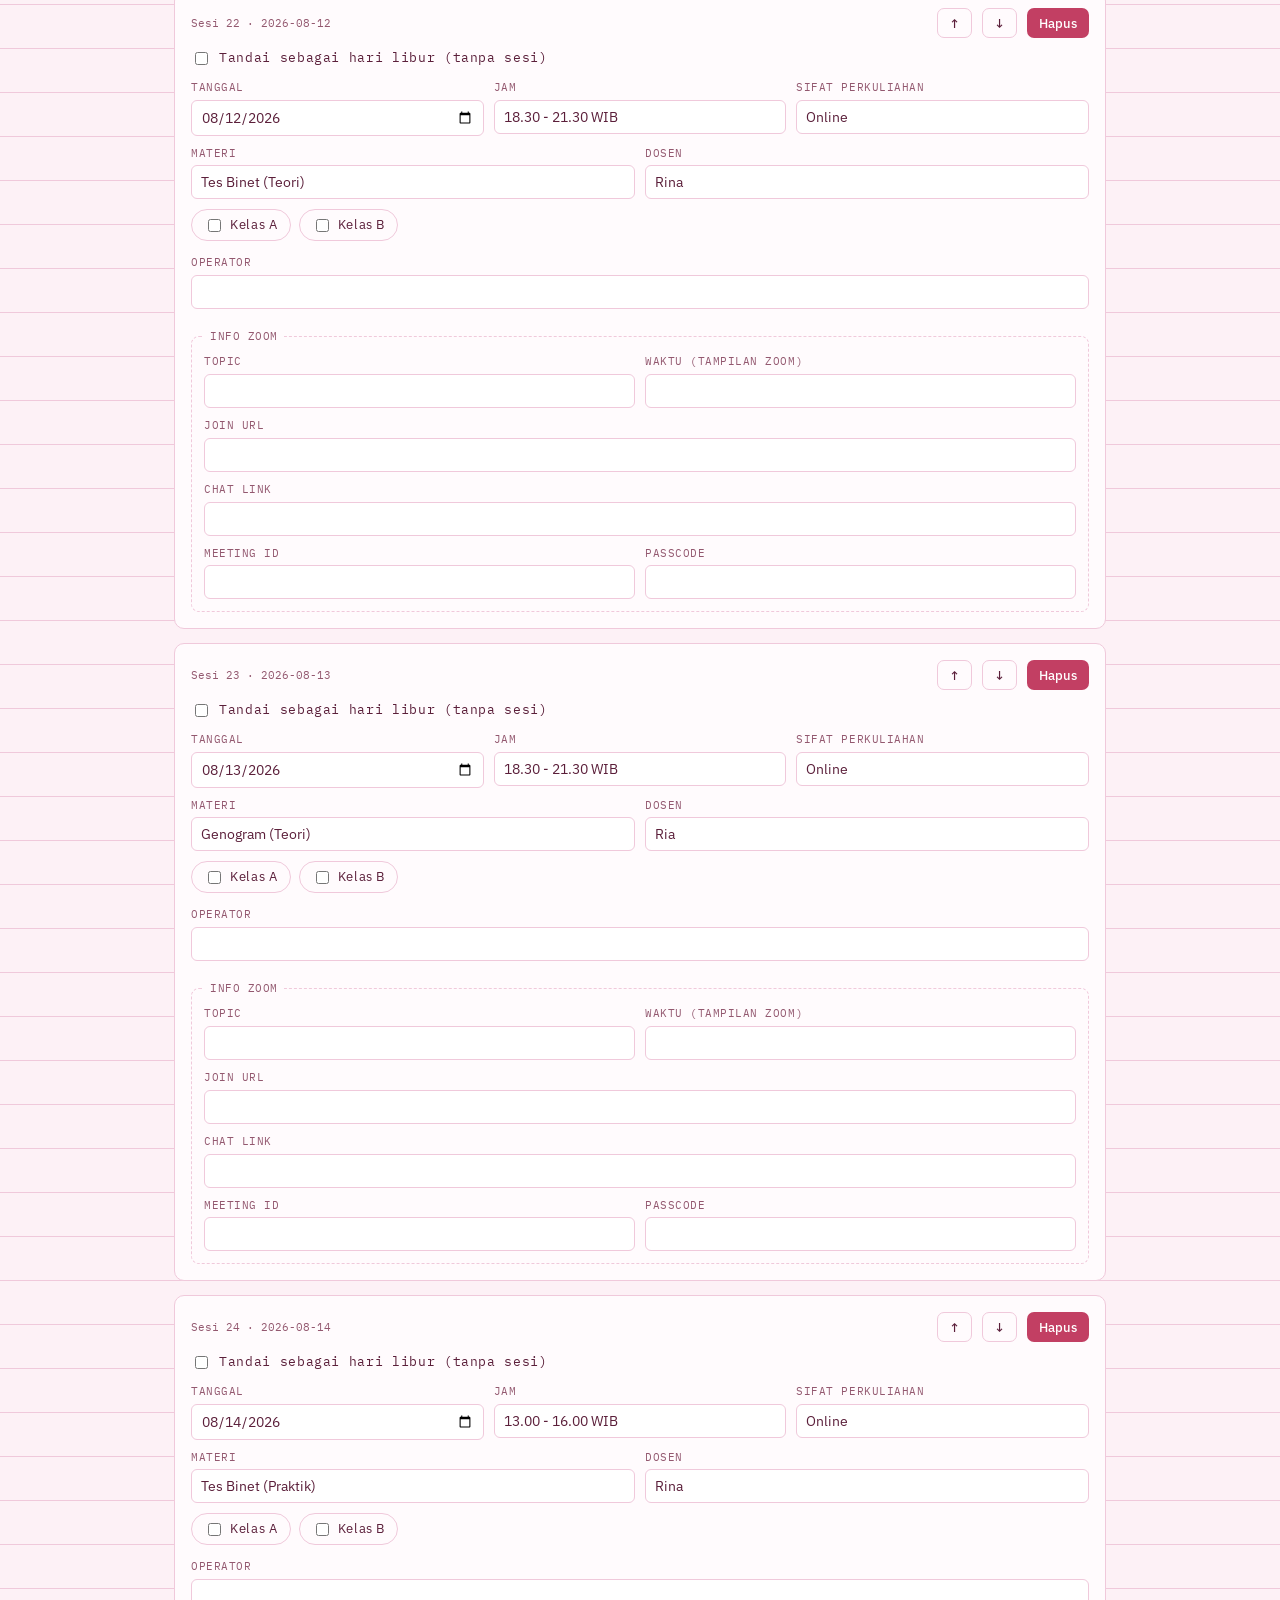
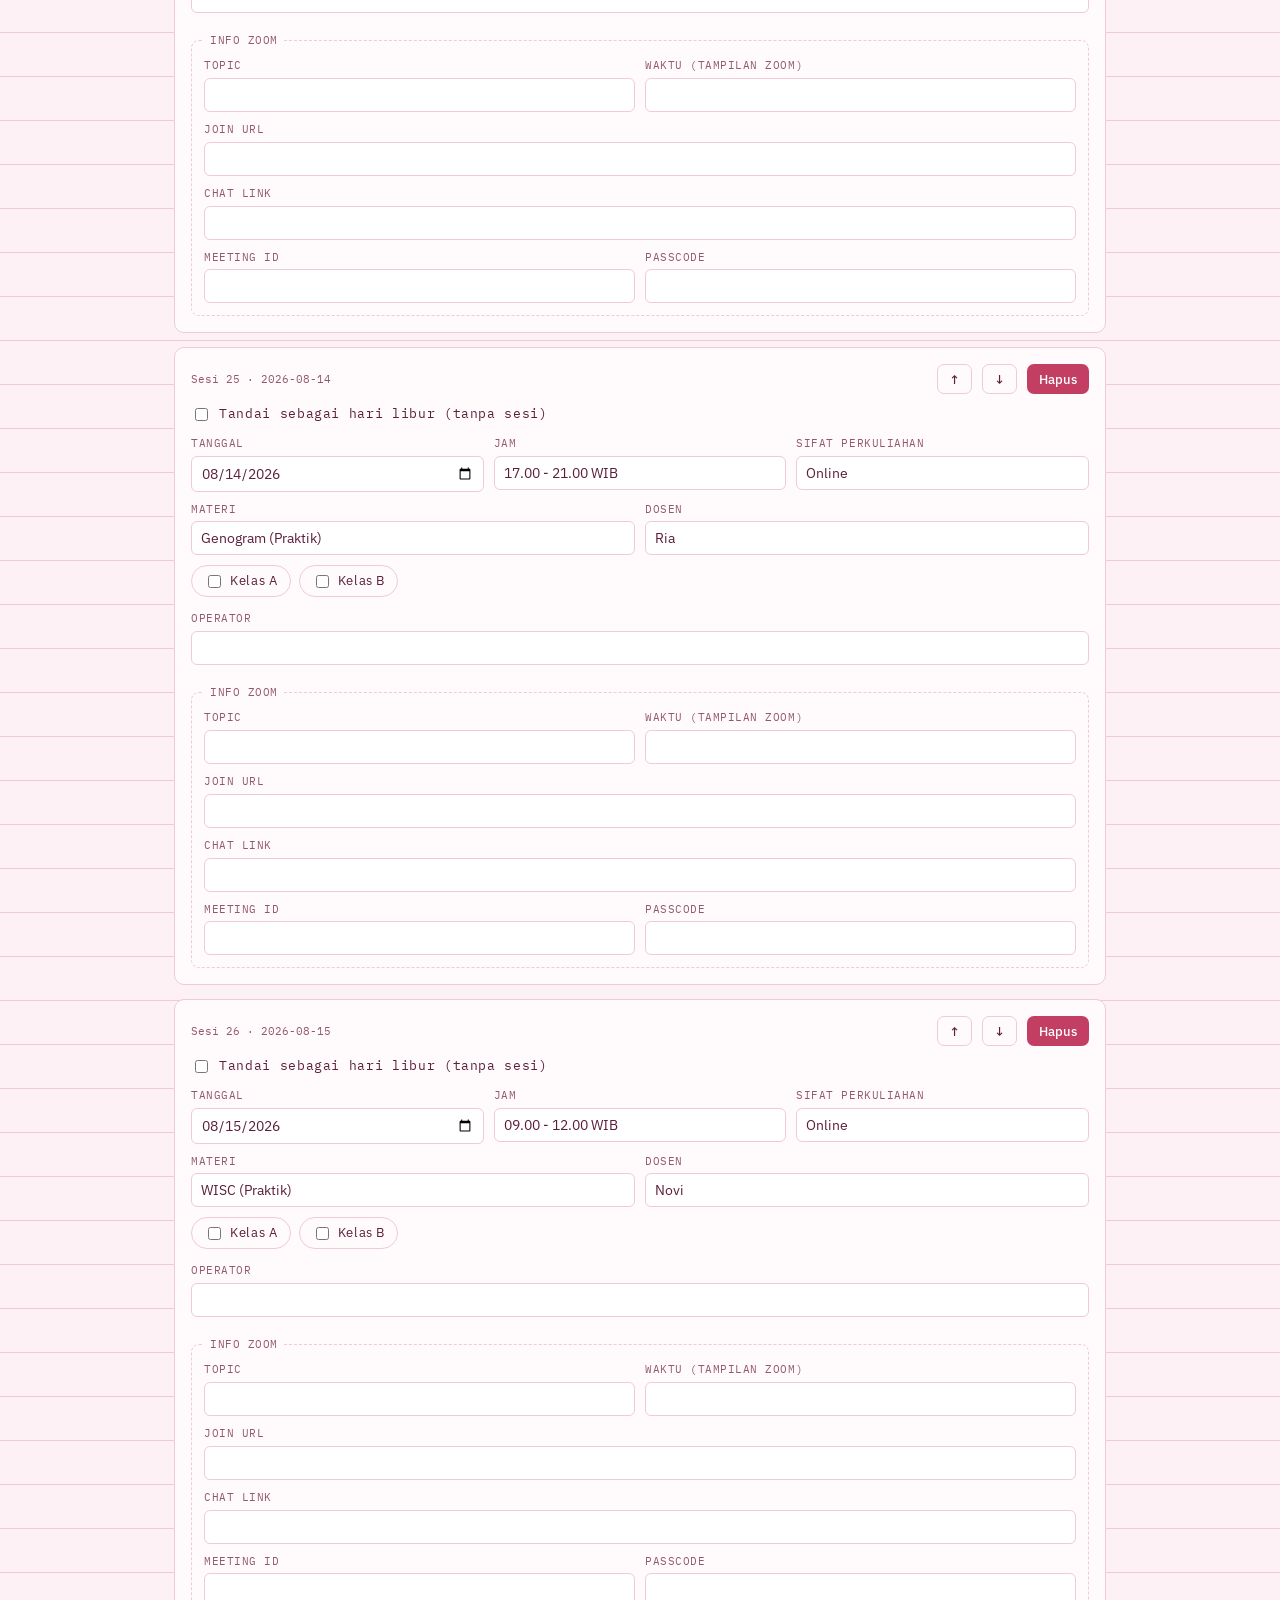
==== commit 24ff0ee3: "Update admin.html" ====
--- a/admin.html
+++ b/admin.html
@@ -101,7 +101,14 @@
 <div class="wrap admin-wrap">
 
   <p class="eyebrow">Kelola Jadwal</p>
-  <h1 class="title" style="font-size: 32px;">Editor Jadwal Matrikulasi</h1>
+  <div class="title-row">
+    <h1 class="title" style="font-size: 32px;">Editor Jadwal Matrikulasi</h1>
+    <svg class="bow-icon" viewBox="0 0 40 28" aria-hidden="true">
+      <path d="M20 14 C20 14 18 4 8 4 C2 4 0 9 3 13 C6 17 14 16 20 14 Z" fill="var(--ochre)" stroke="var(--ink)" stroke-width="1.3" stroke-linejoin="round"/>
+      <path d="M20 14 C20 14 22 4 32 4 C38 4 40 9 37 13 C34 17 26 16 20 14 Z" fill="var(--ochre)" stroke="var(--ink)" stroke-width="1.3" stroke-linejoin="round"/>
+      <circle cx="20" cy="14" r="3.2" fill="var(--rose)" stroke="var(--ink)" stroke-width="1.1"/>
+    </svg>
+  </div>
   <p class="subtitle">
     Ubah data di bawah, lalu unduh <code>data.json</code> dan timpa file yang ada di repo GitHub kamu
     (commit &amp; push). Halaman <a href="index.html">jadwal utama</a> akan otomatis memakai data terbaru.
--- a/style.css
+++ b/style.css
@@ -6,15 +6,15 @@
 @import url('https://fonts.googleapis.com/css2?family=Fraunces:opsz,wght@9..144,400;9..144,500;9..144,600&family=IBM+Plex+Sans:wght@400;500;600&family=IBM+Plex+Mono:wght@400;500&display=swap');
 
 :root {
-  --ink: #1f2b45;        /* headings, primary text */
-  --ink-soft: #4d5a76;   /* secondary text */
-  --paper: #f6f3ec;      /* page background */
-  --paper-card: #fffdf8; /* card background */
-  --line: #d8d2c2;       /* hairline borders */
-  --ochre: #b3801f;      /* accent — dosen / highlight */
-  --sage: #4d6b5c;       /* accent — online / kelas */
-  --rose: #a8465a;       /* accent — libur */
-  --shadow: 0 1px 0 rgba(31, 43, 69, 0.06);
+  --ink: #5b1f3a;        /* headings, primary text — deep berry */
+  --ink-soft: #93586f;   /* secondary text */
+  --paper: #fdf1f6;      /* page background — soft pink */
+  --paper-card: #fffbfd; /* card background */
+  --line: #f0c9db;       /* hairline borders */
+  --ochre: #e0508a;      /* accent — dosen / highlight / primary pink */
+  --sage: #b23b73;       /* accent — online / kelas */
+  --rose: #c23f63;       /* accent — libur */
+  --shadow: 0 1px 0 rgba(91, 31, 58, 0.06);
 
   --font-display: 'Fraunces', Georgia, serif;
   --font-body: 'IBM Plex Sans', system-ui, sans-serif;
@@ -44,6 +44,53 @@
   max-width: 880px;
   margin: 0 auto;
   padding: 40px 24px 100px;
+  position: relative;
+}
+
+/* ---------- Bow ornaments (coquette accents) ---------- */
+
+.title-row {
+  display: flex;
+  align-items: center;
+  gap: 10px;
+  flex-wrap: wrap;
+}
+.title-row .title { margin-bottom: 8px; }
+
+.bow-icon {
+  width: 22px;
+  height: auto;
+  flex-shrink: 0;
+  display: inline-block;
+  vertical-align: middle;
+  transform: translateY(-1px);
+}
+
+.bow-ornament {
+  position: absolute;
+  top: 2px;
+  right: 0;
+  width: 82px;
+  height: auto;
+  transform: rotate(9deg);
+  pointer-events: none;
+  z-index: 0;
+  filter: drop-shadow(0 3px 4px rgba(91, 31, 58, 0.18));
+}
+
+.bow-ornament-footer {
+  position: absolute;
+  bottom: 6px;
+  left: -4px;
+  width: 50px;
+  height: auto;
+  transform: rotate(-16deg);
+  opacity: 0.55;
+  pointer-events: none;
+}
+
+@media (max-width: 560px) {
+  .bow-ornament { width: 56px; top: -4px; }
 }
 
 /* ---------- Header ---------- */
@@ -97,7 +144,7 @@
   font-size: 11px;
   letter-spacing: 0.14em;
   text-transform: uppercase;
-  color: #c9cfdd;
+  color: #f4c7dc;
   margin-bottom: 6px;
 }
 
@@ -110,7 +157,7 @@
 
 .next-banner .nb-meta {
   font-size: 13.5px;
-  color: #d7dbe6;
+  color: #f6d5e5;
   display: flex;
   flex-wrap: wrap;
   gap: 4px 14px;
@@ -143,7 +190,7 @@
 
 .btn-primary {
   background: var(--ochre);
-  color: #201404;
+  color: #ffffff;
 }
 .btn-primary:hover { opacity: 0.9; }
 
@@ -337,8 +384,8 @@
     -45deg,
     var(--paper-card),
     var(--paper-card) 8px,
-    #efe9db 8px,
-    #efe9db 16px
+    #f6dcea 8px,
+    #f6dcea 16px
   );
   border: 1px solid var(--line);
   border-radius: var(--radius);
@@ -353,6 +400,9 @@
   color: var(--rose);
   font-size: 12.5px;
   font-weight: 500;
+  display: inline-flex;
+  align-items: center;
+  gap: 5px;
 }
 
 /* ---------- Footer ---------- */
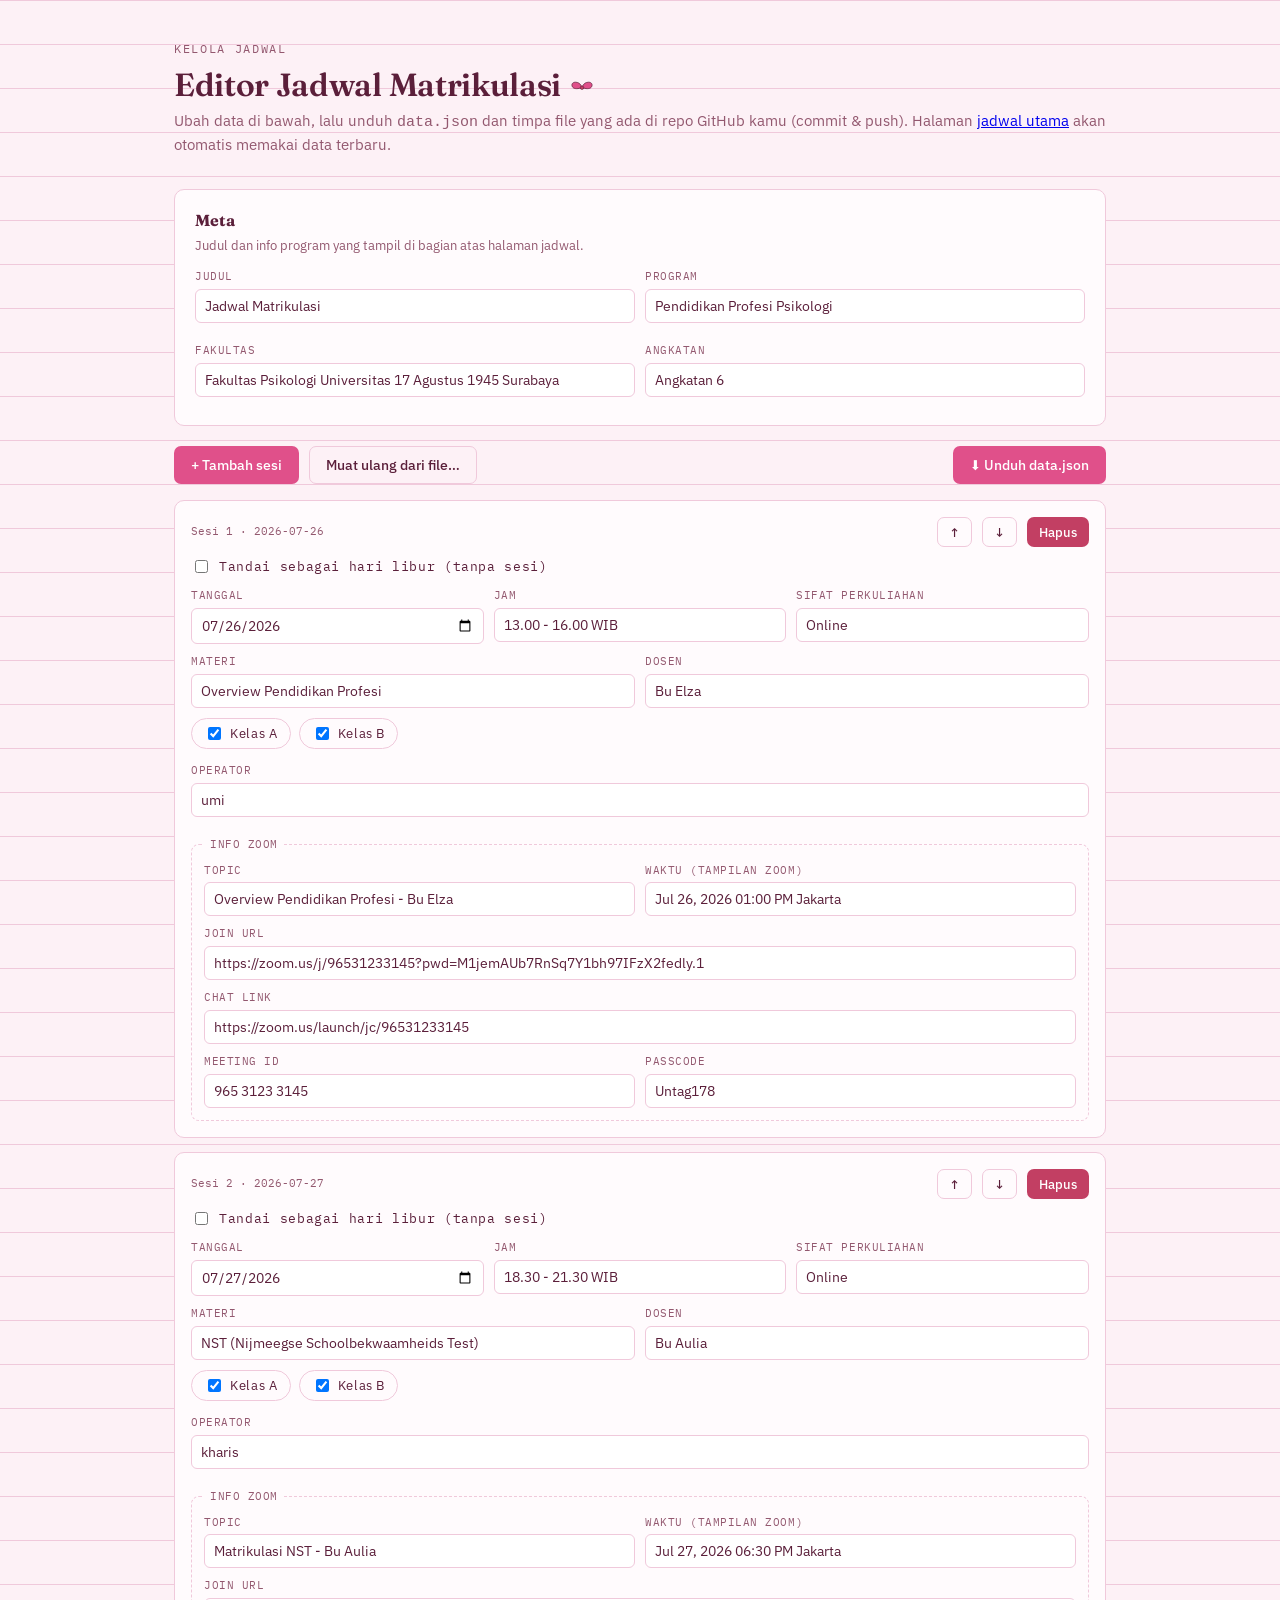
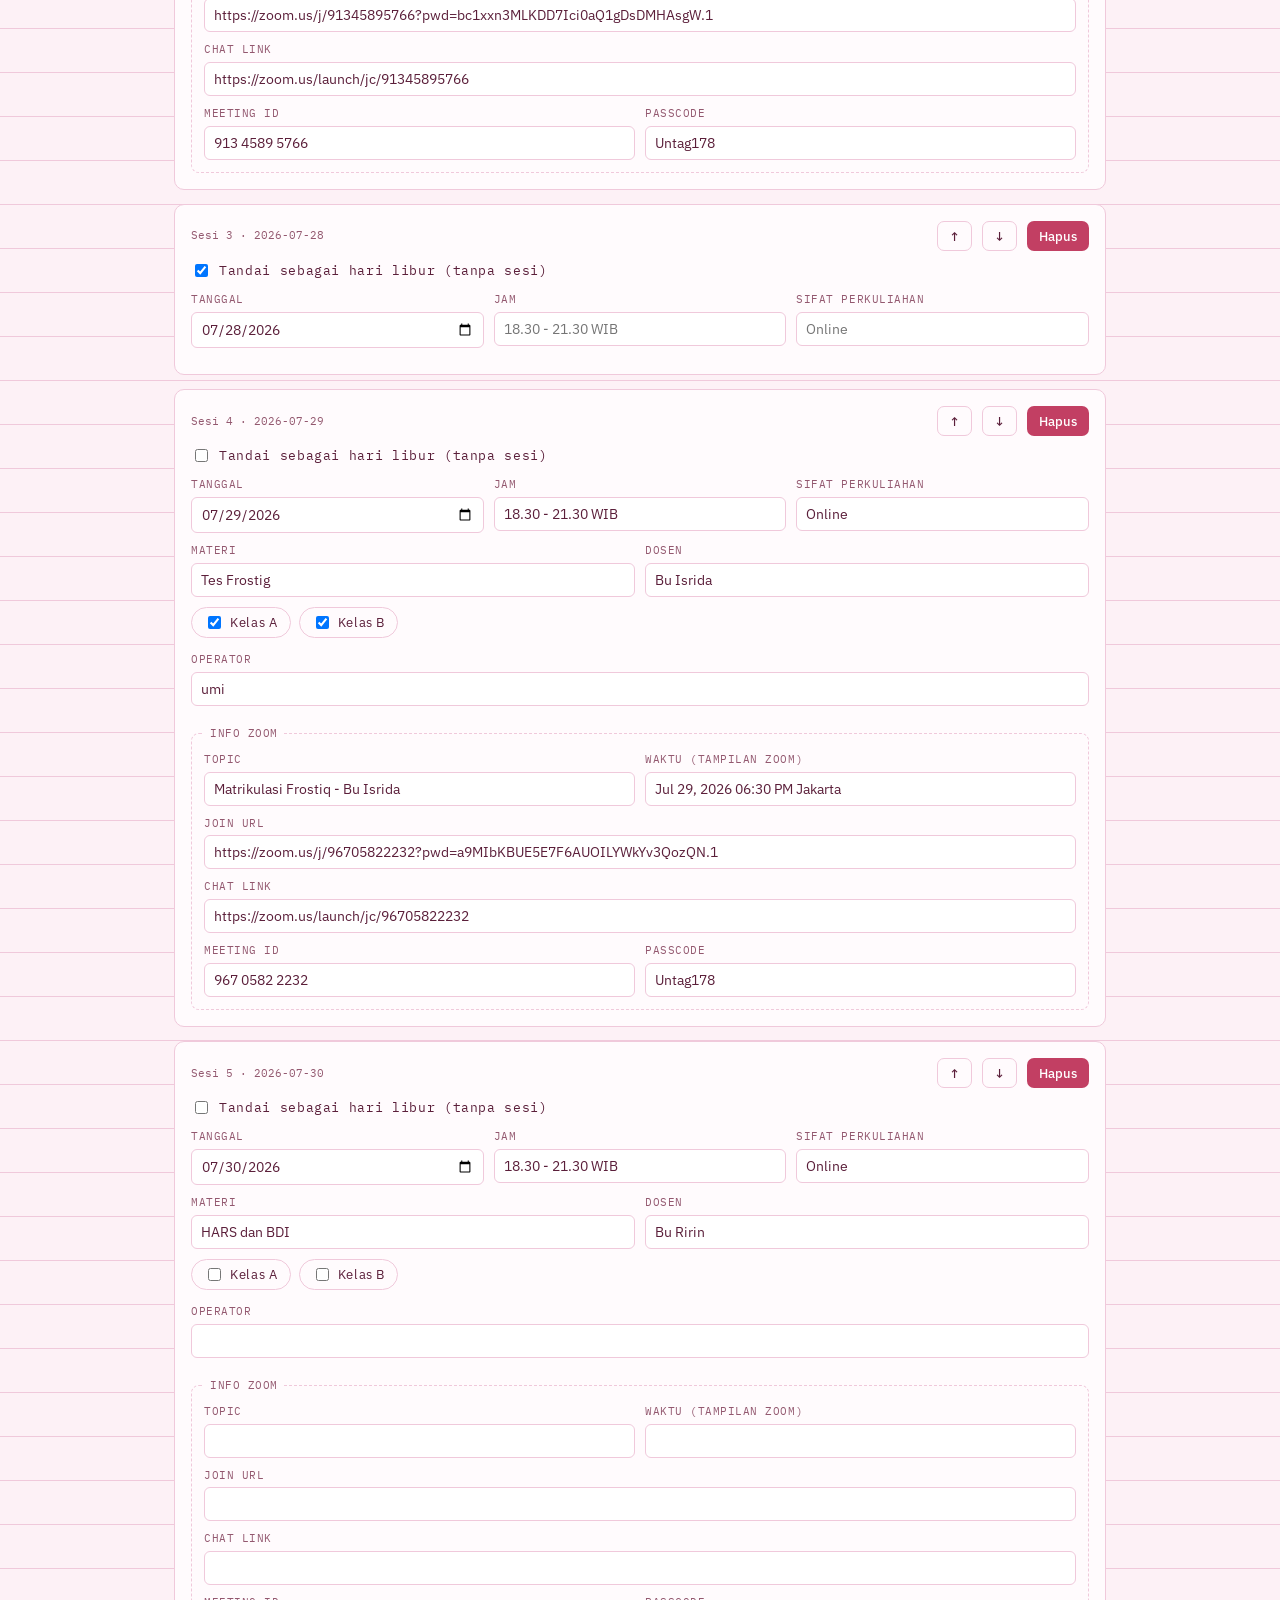
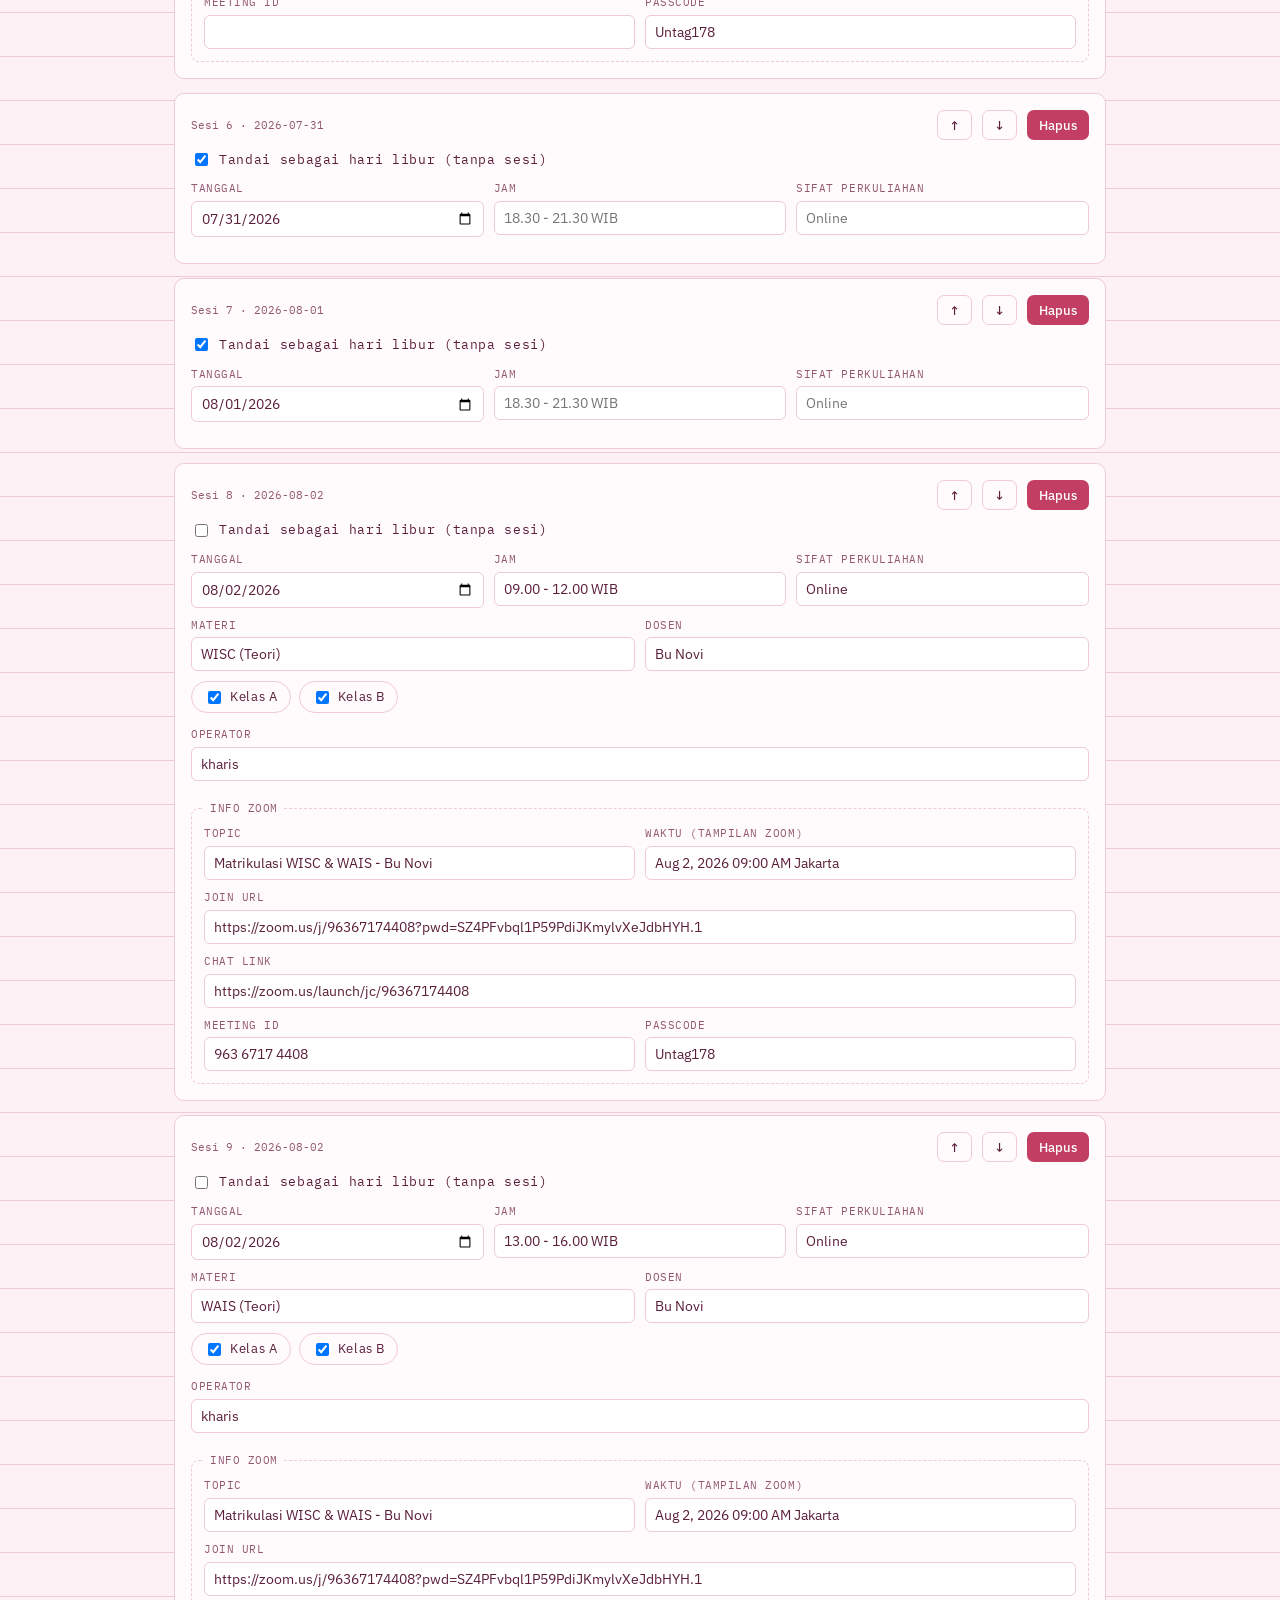
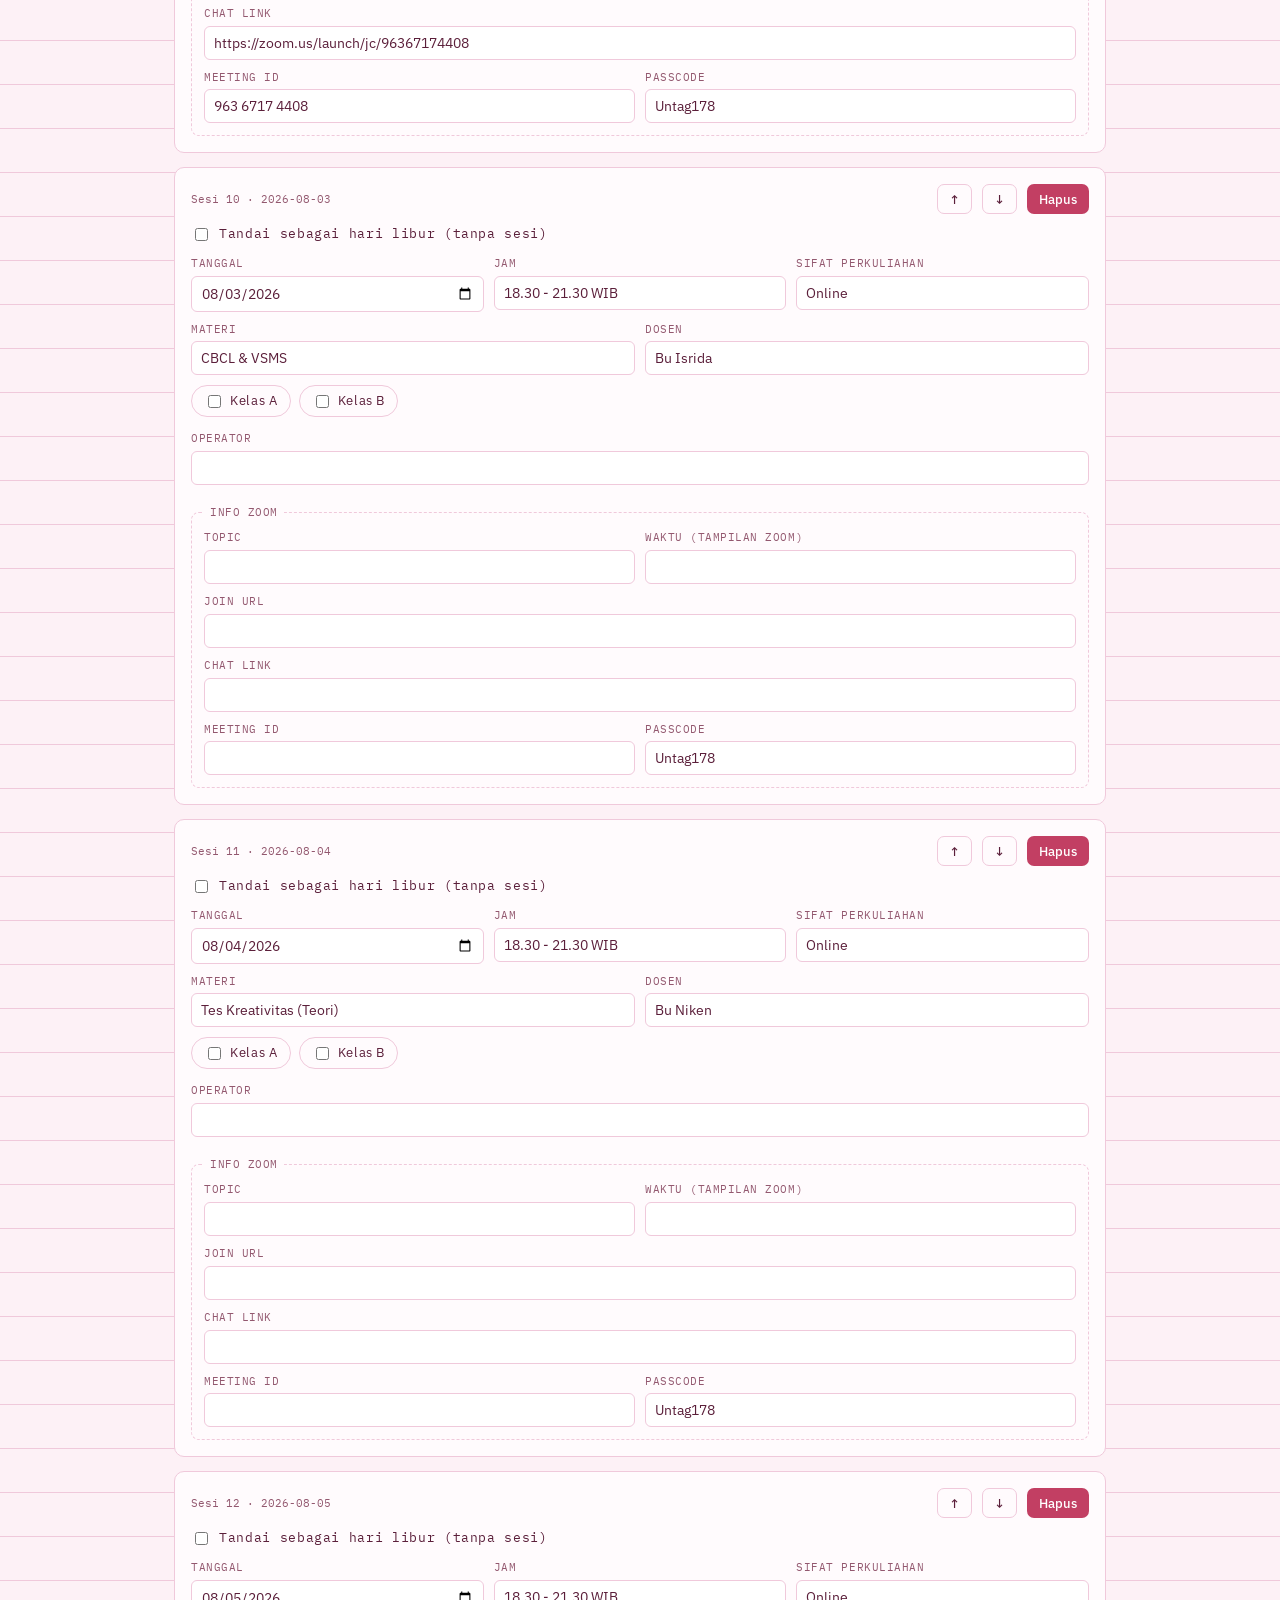
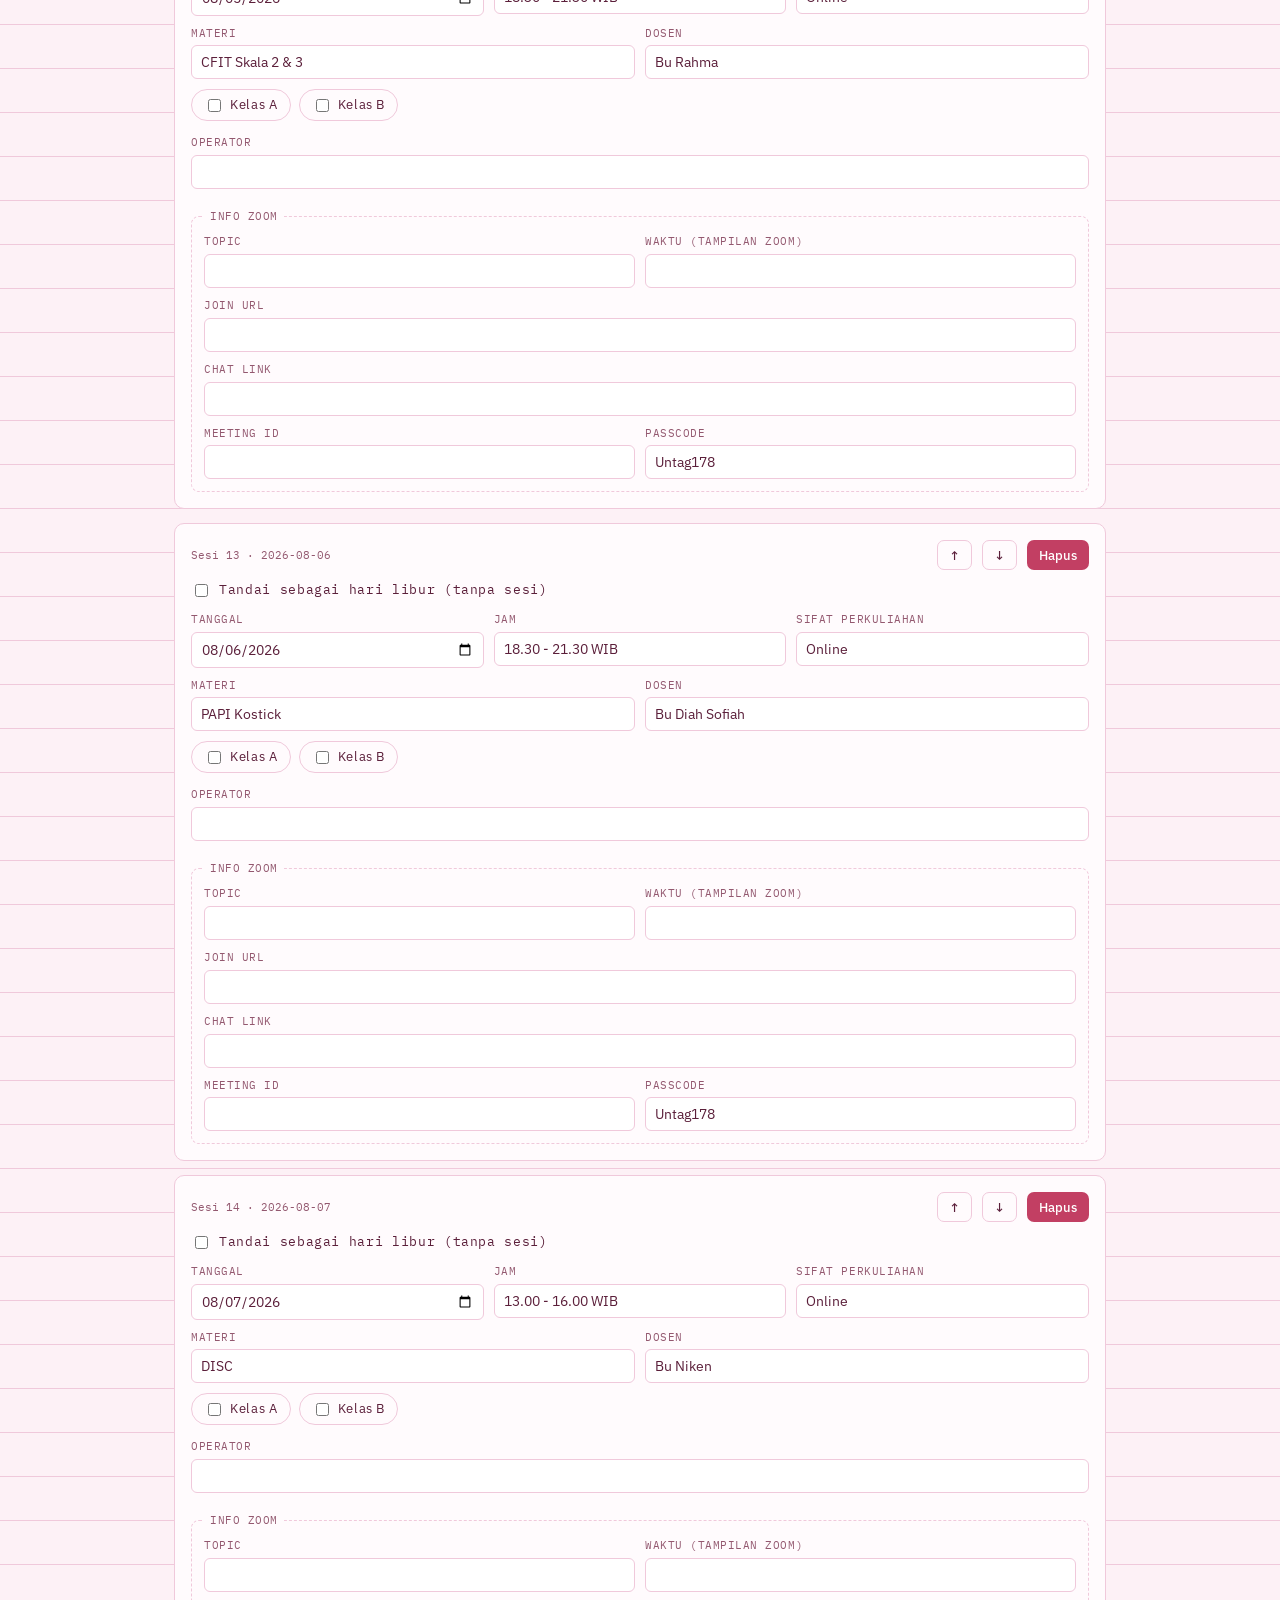
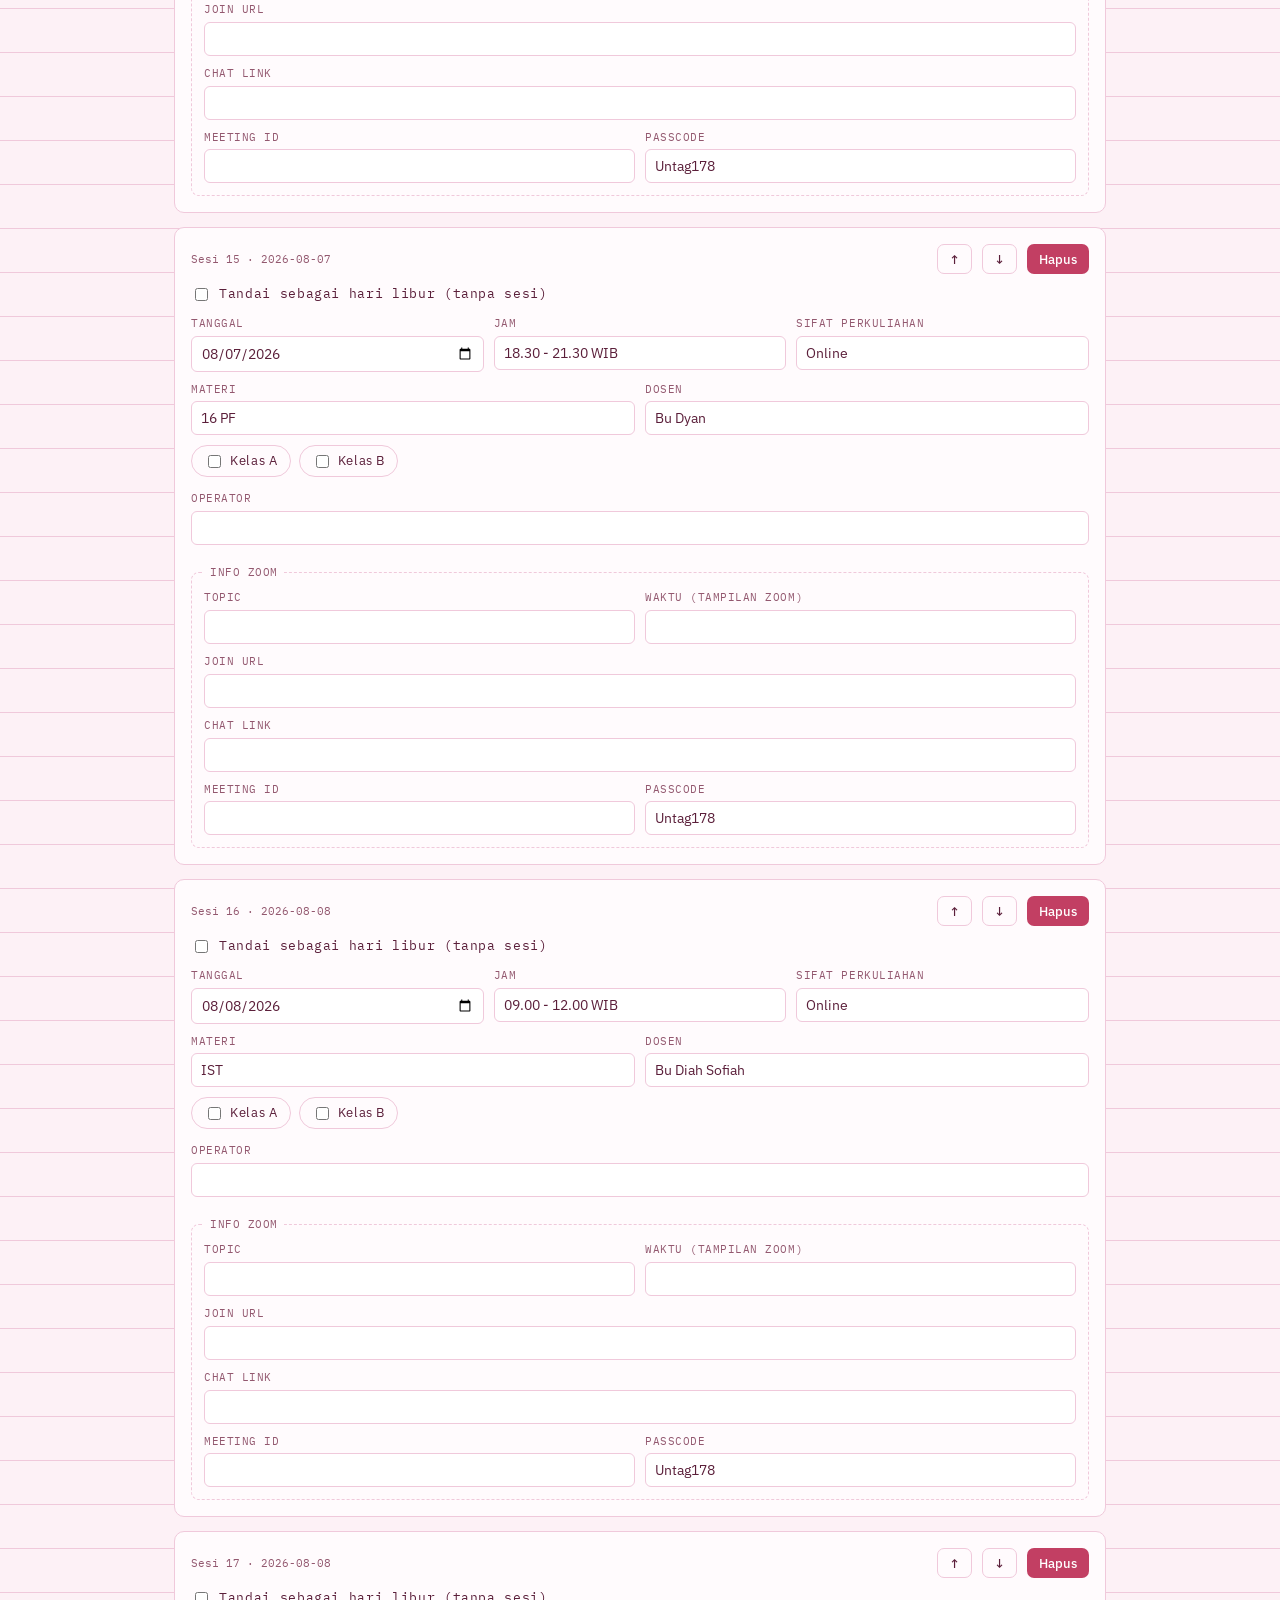
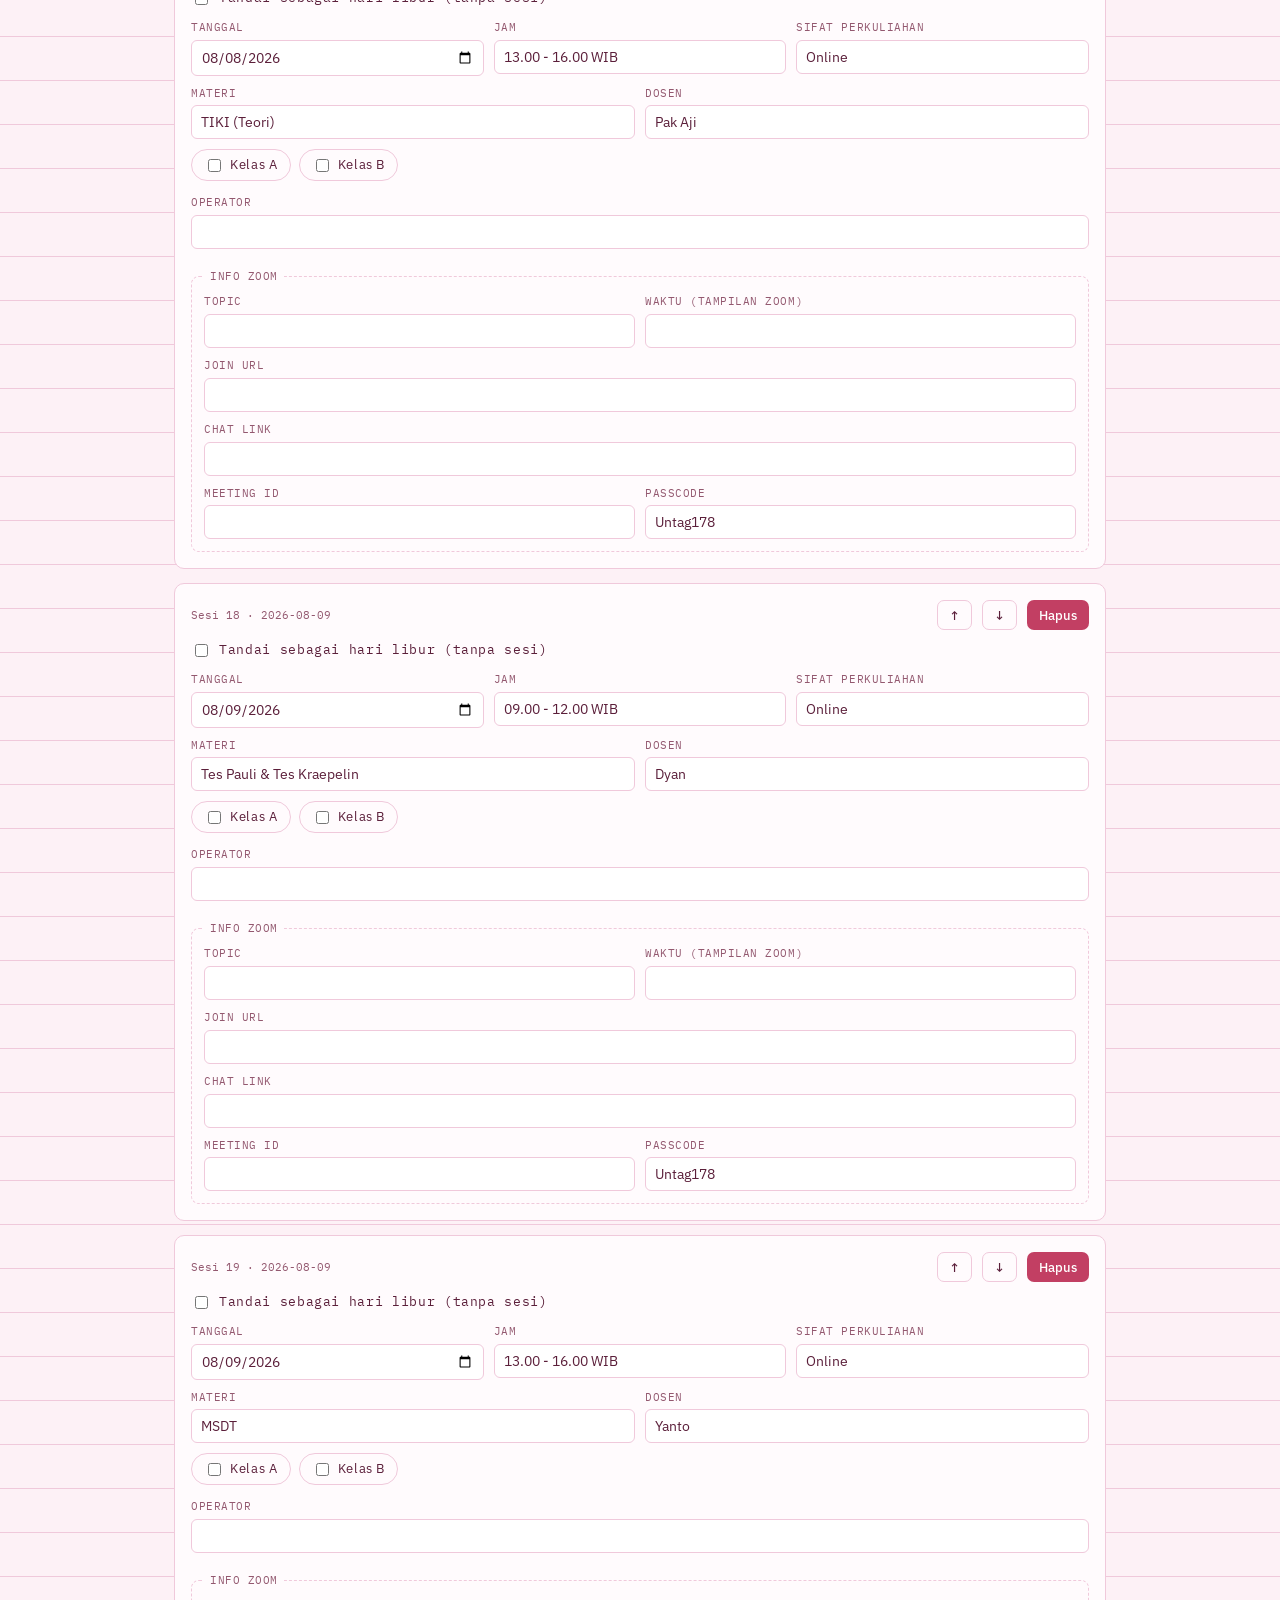
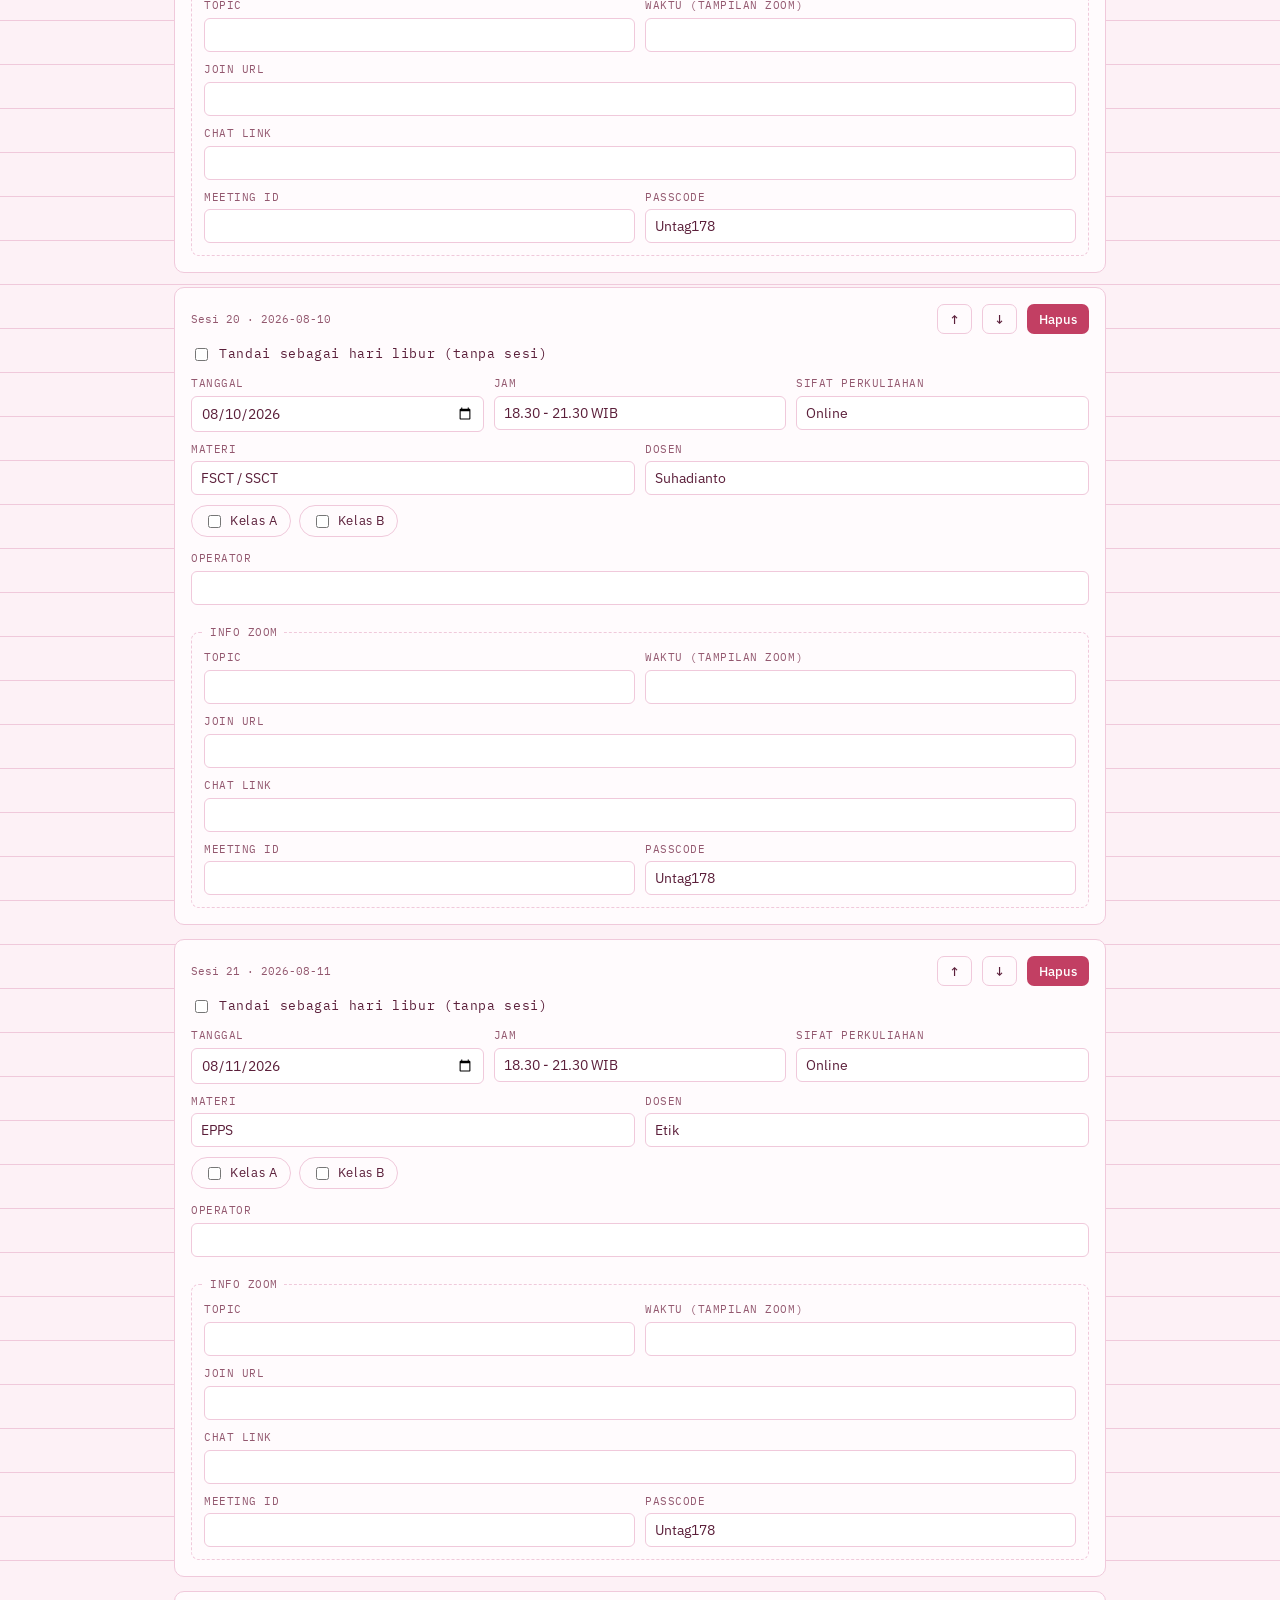
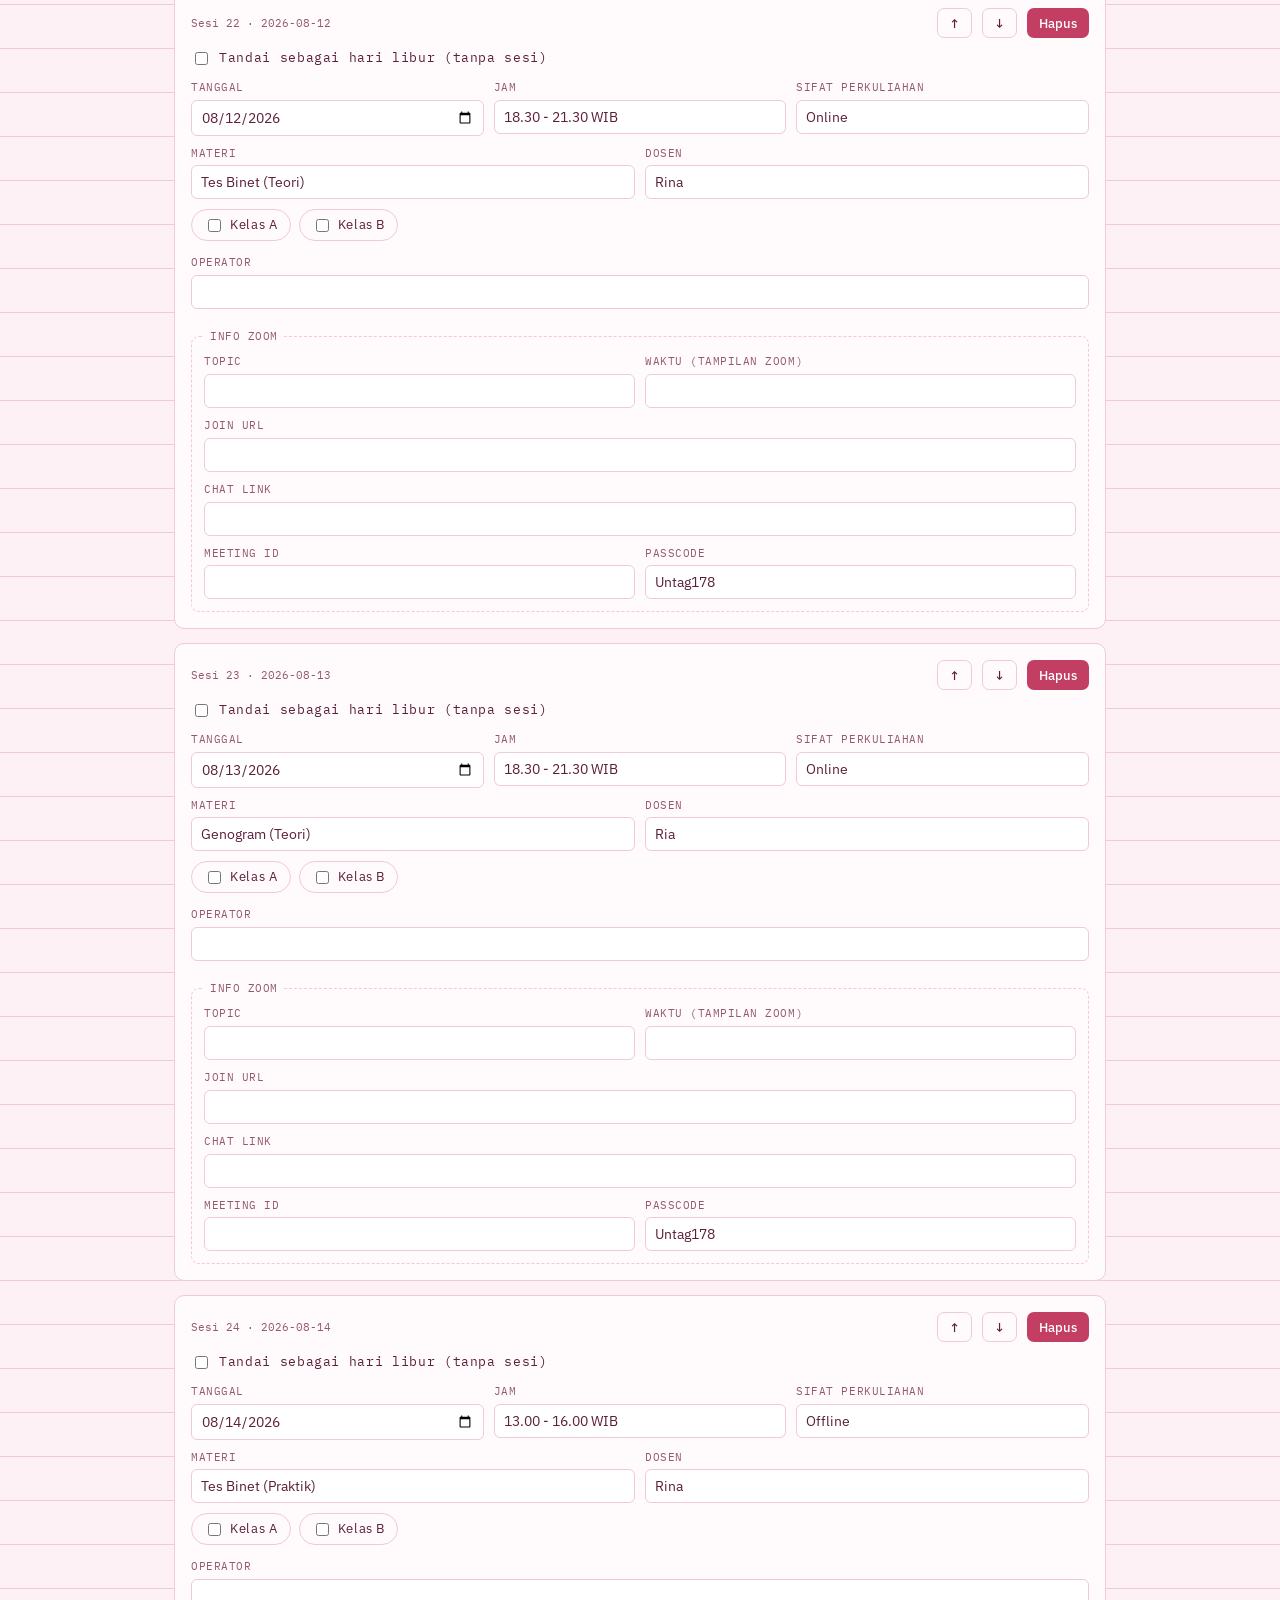
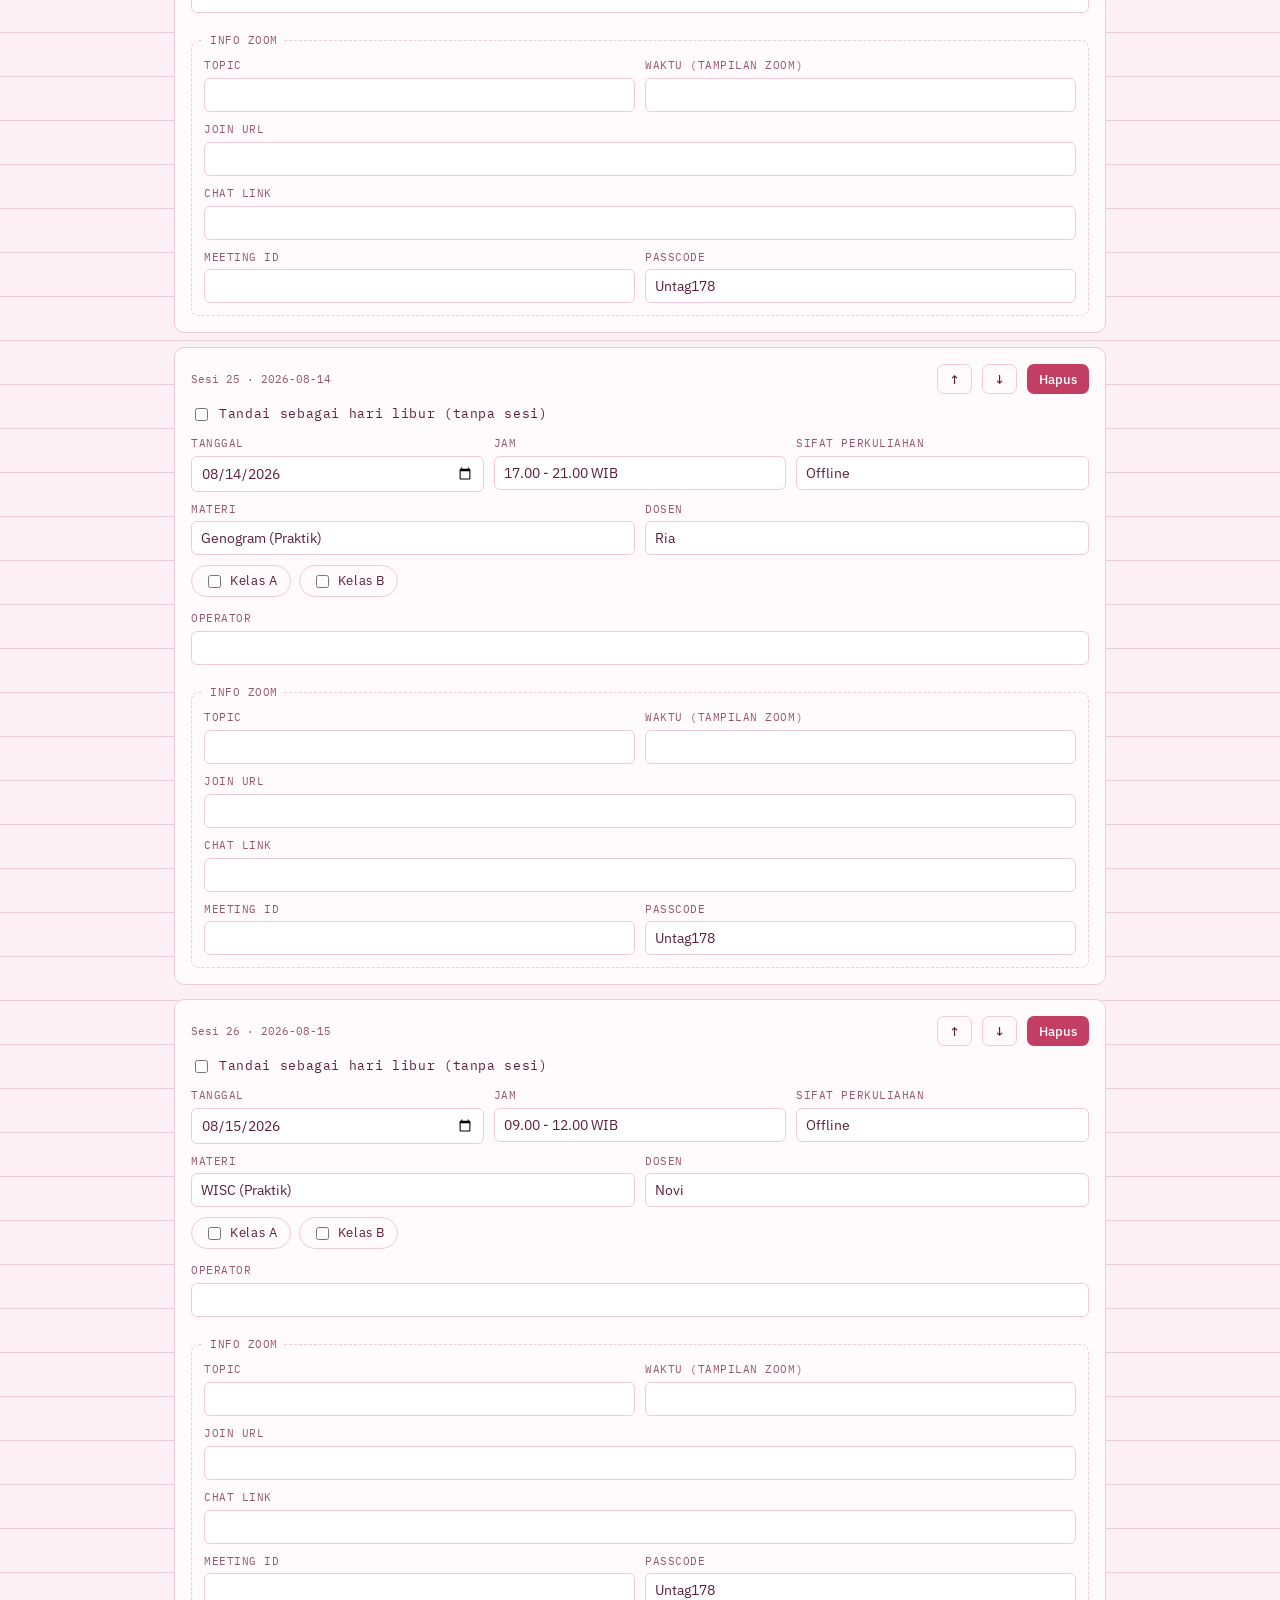
==== commit 8f9d7608: "Update admin.html" ====
--- a/admin.html
+++ b/admin.html
@@ -138,7 +138,7 @@
 
   <div class="footer">
     <a href="index.html">← Kembali ke jadwal</a>
-    <span>Perubahan hanya tersimpan di halaman ini sampai kamu unduh &amp; commit ulang <code>data.json</code>.</span>
+    <span>Sayang kalo mau update jadwalnya kasih tau aku dulu ya biar aku yang update <3 &amp; Semangat Kuliahnya <code>Love U <3 </code>.</span>
   </div>
 
 </div>
--- a/style.css
+++ b/style.css
@@ -393,12 +393,14 @@
   display: flex;
   align-items: center;
   justify-content: space-between;
+  flex-wrap: wrap;
+  gap: 6px;
 }
 .libur-row .label {
   font-family: var(--font-mono);
-  letter-spacing: 0.1em;
+  letter-spacing: 0.06em;
   color: var(--rose);
-  font-size: 12.5px;
+  font-size: 12px;
   font-weight: 500;
   display: inline-flex;
   align-items: center;
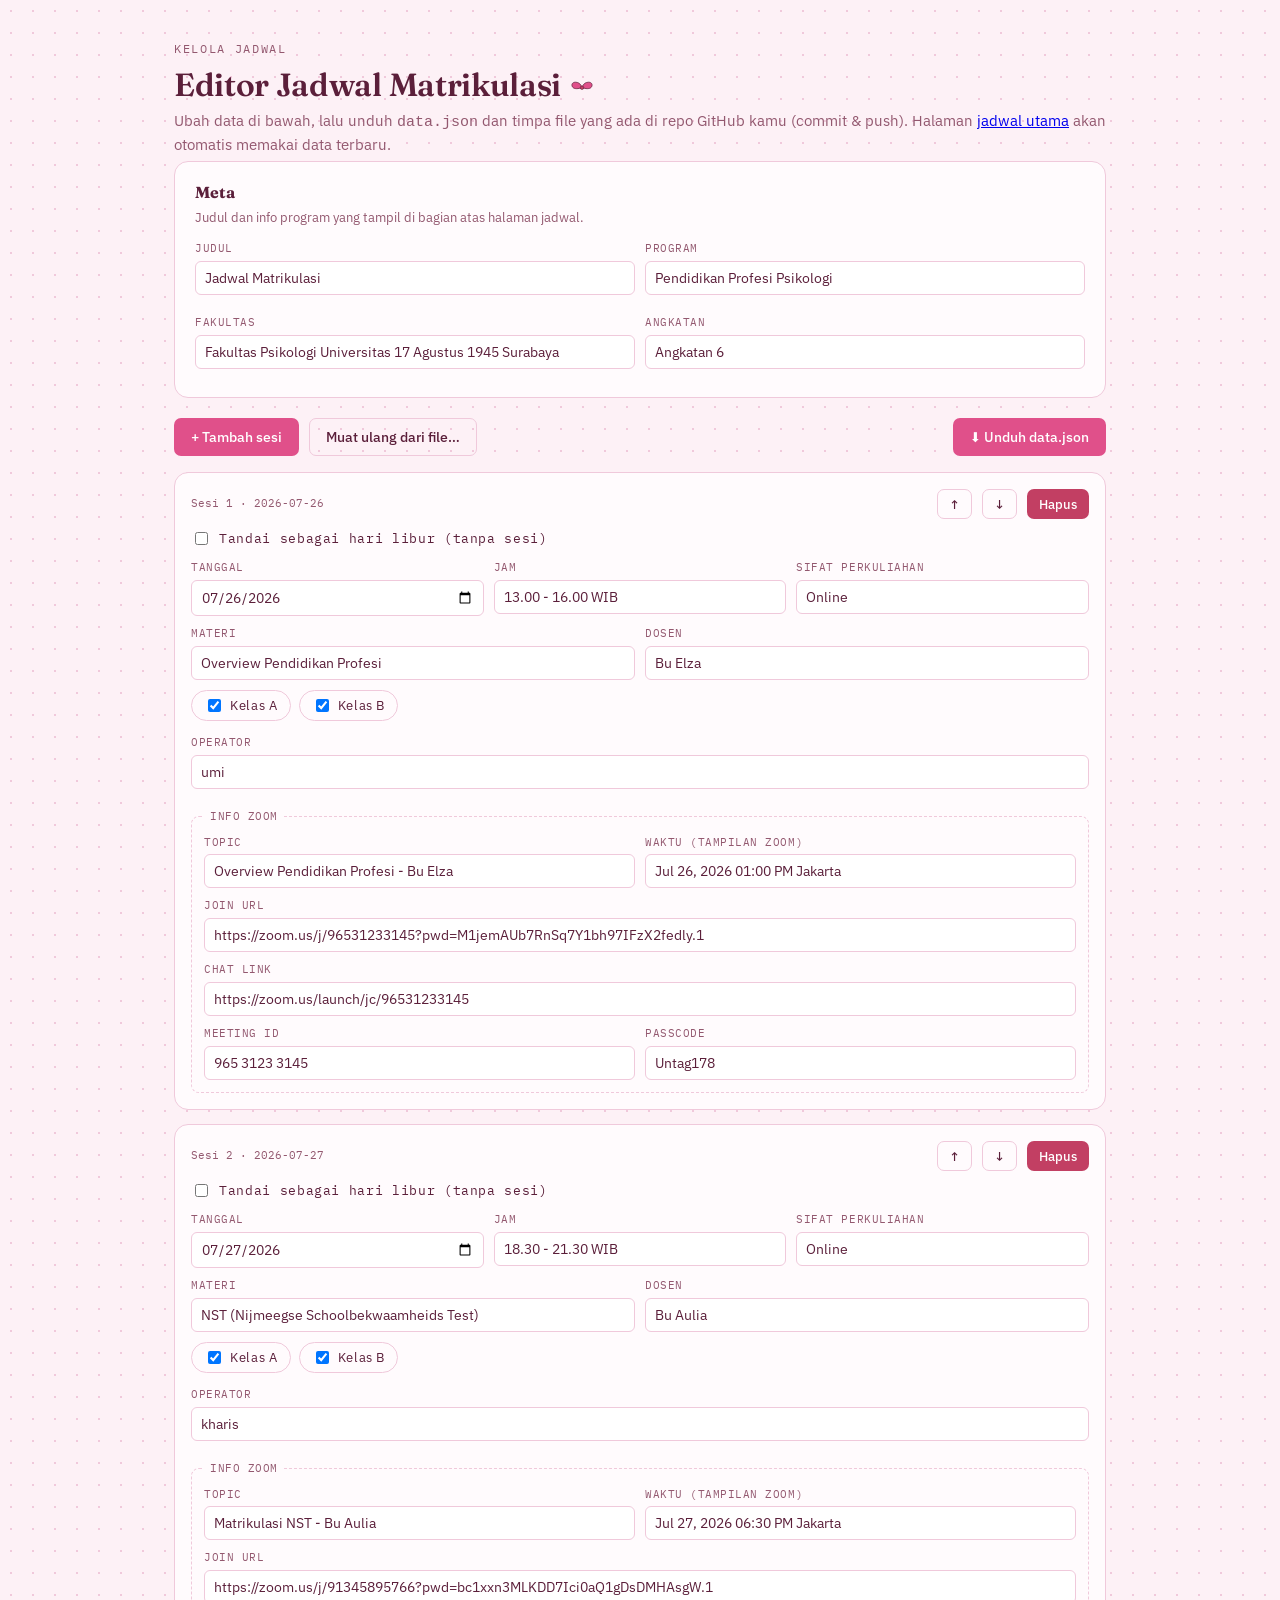
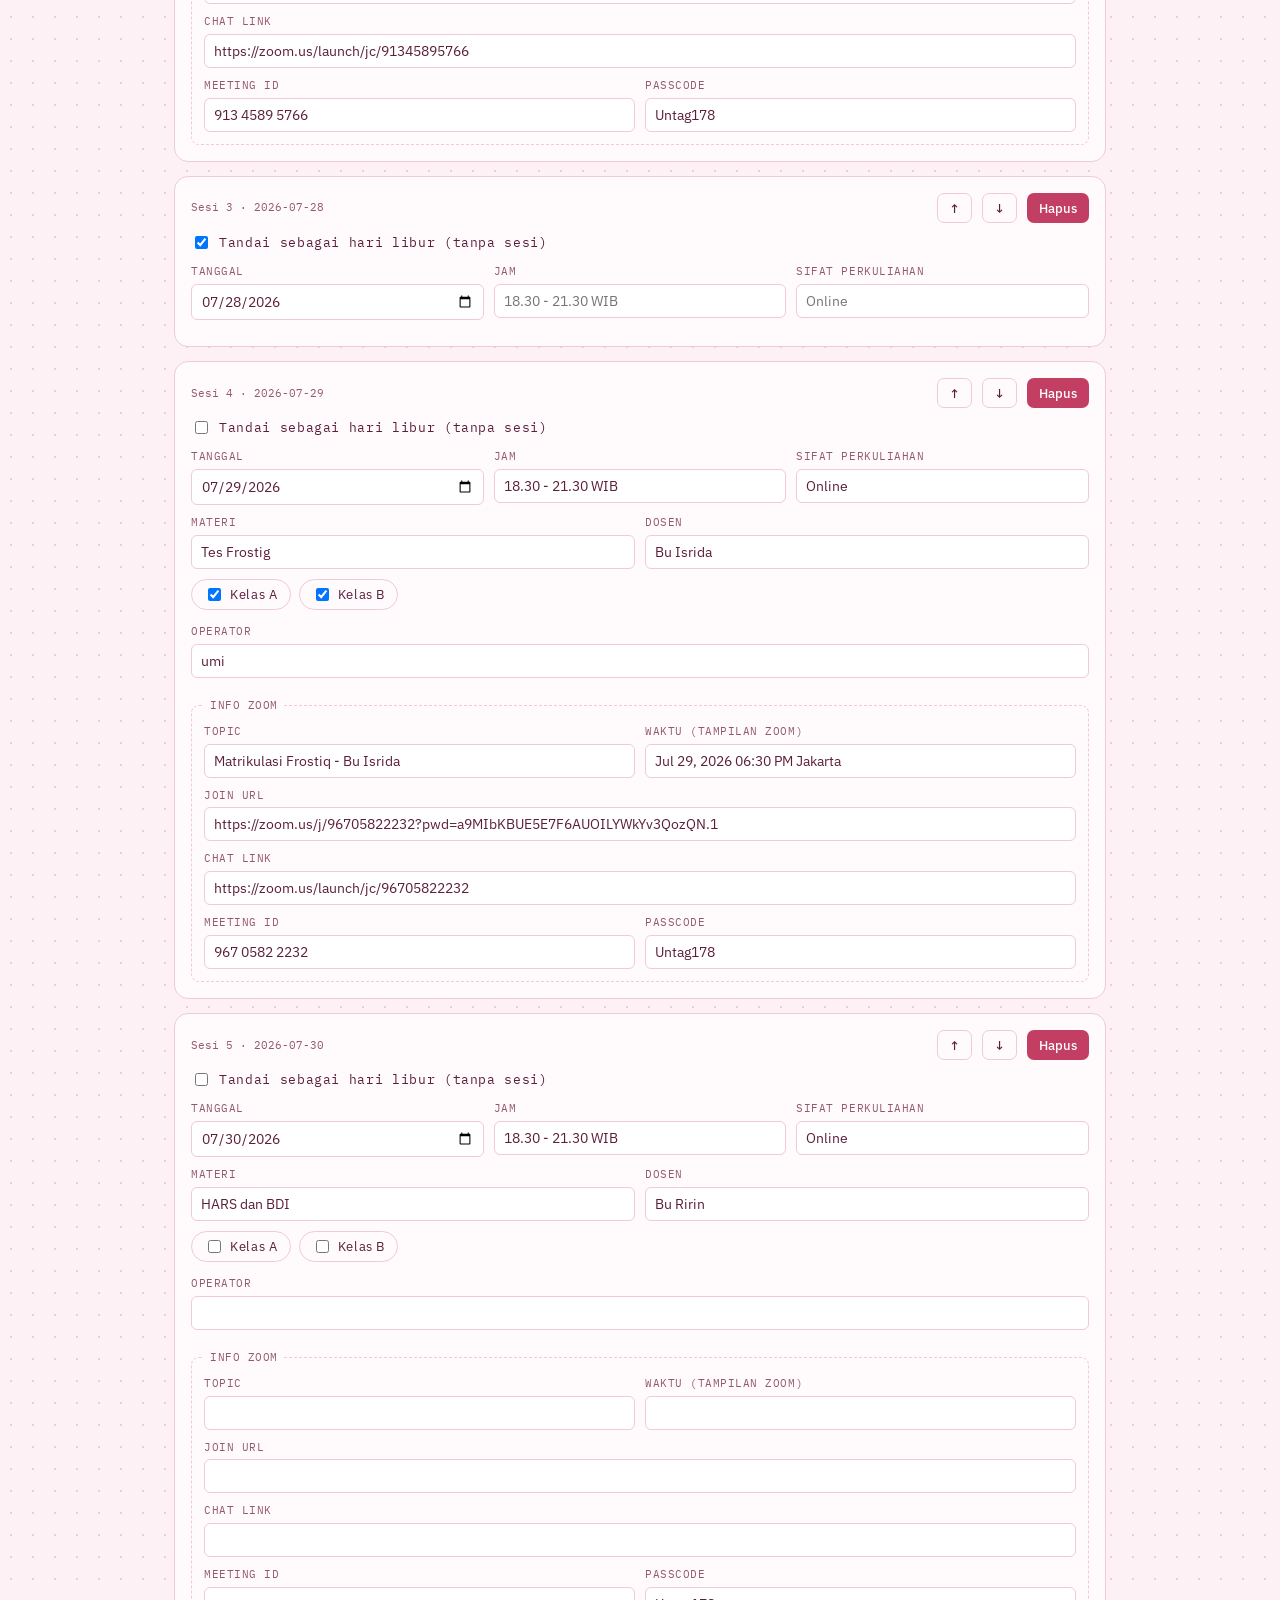
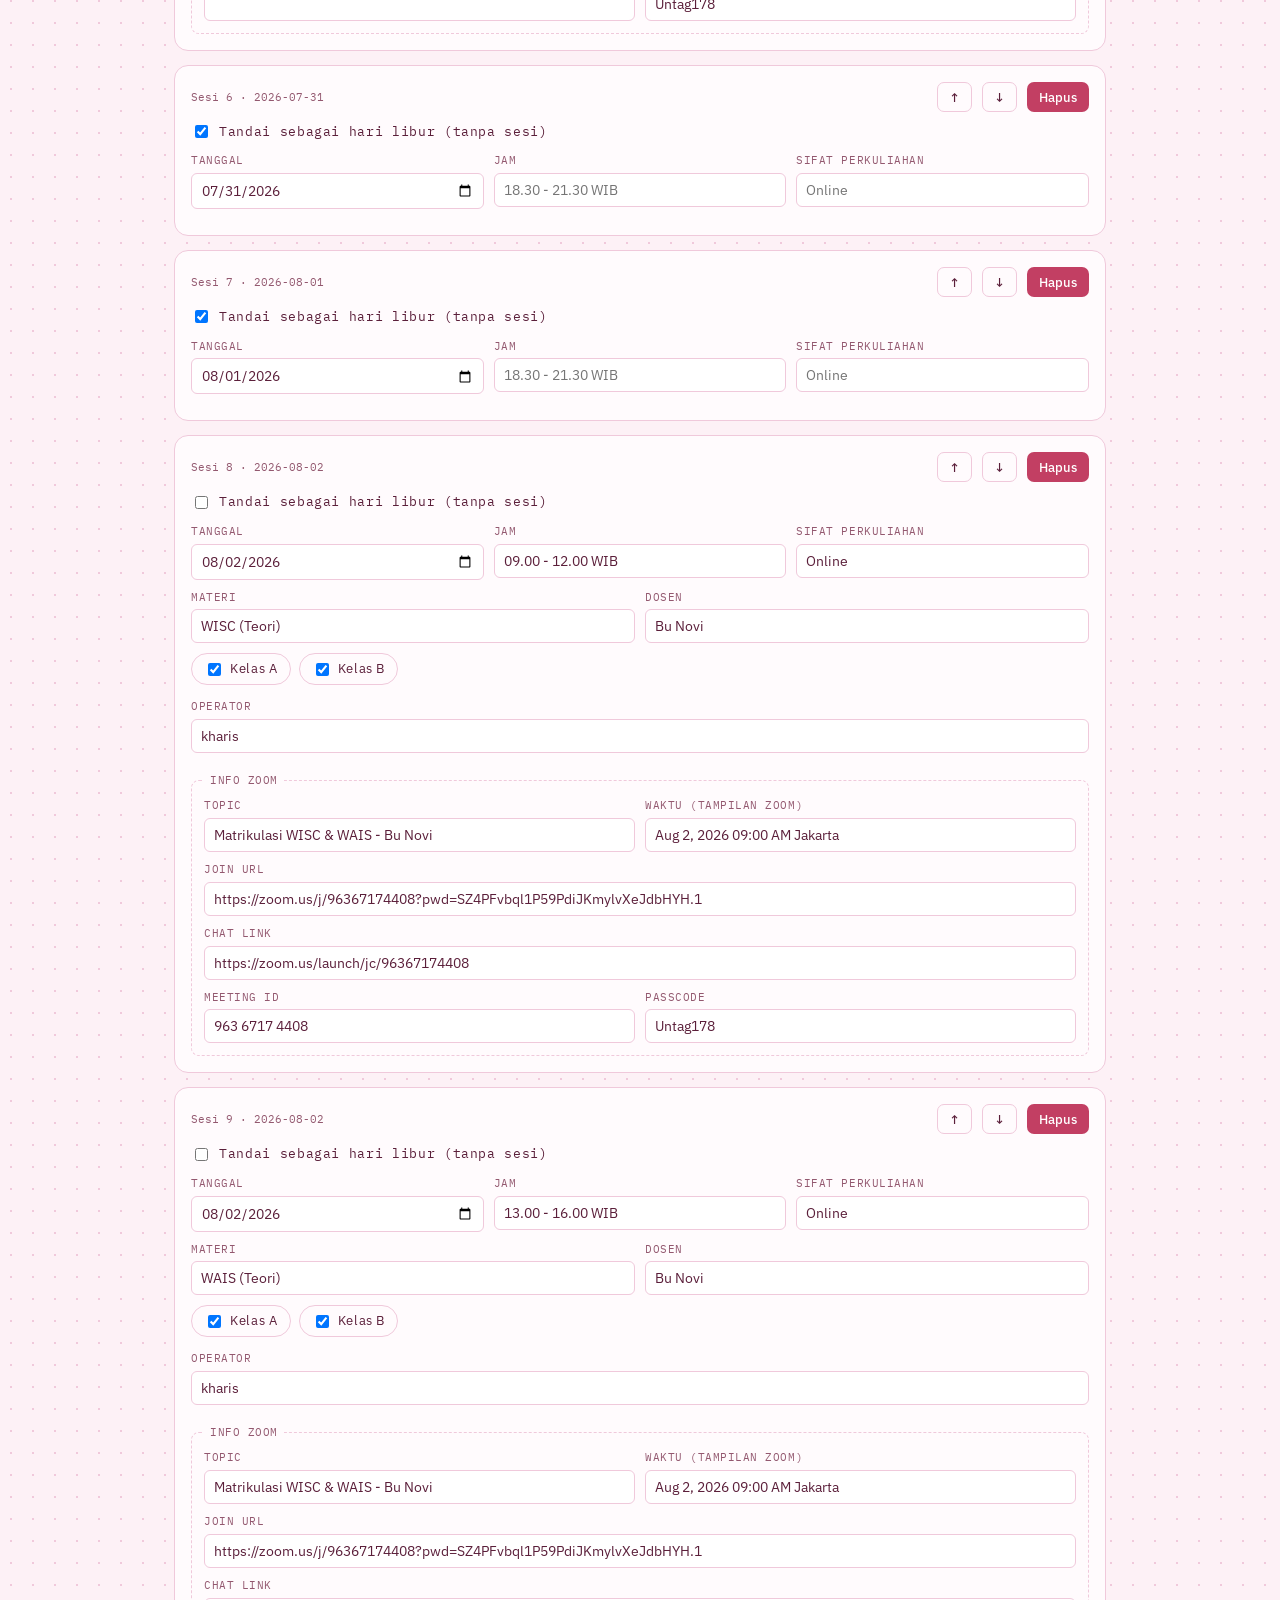
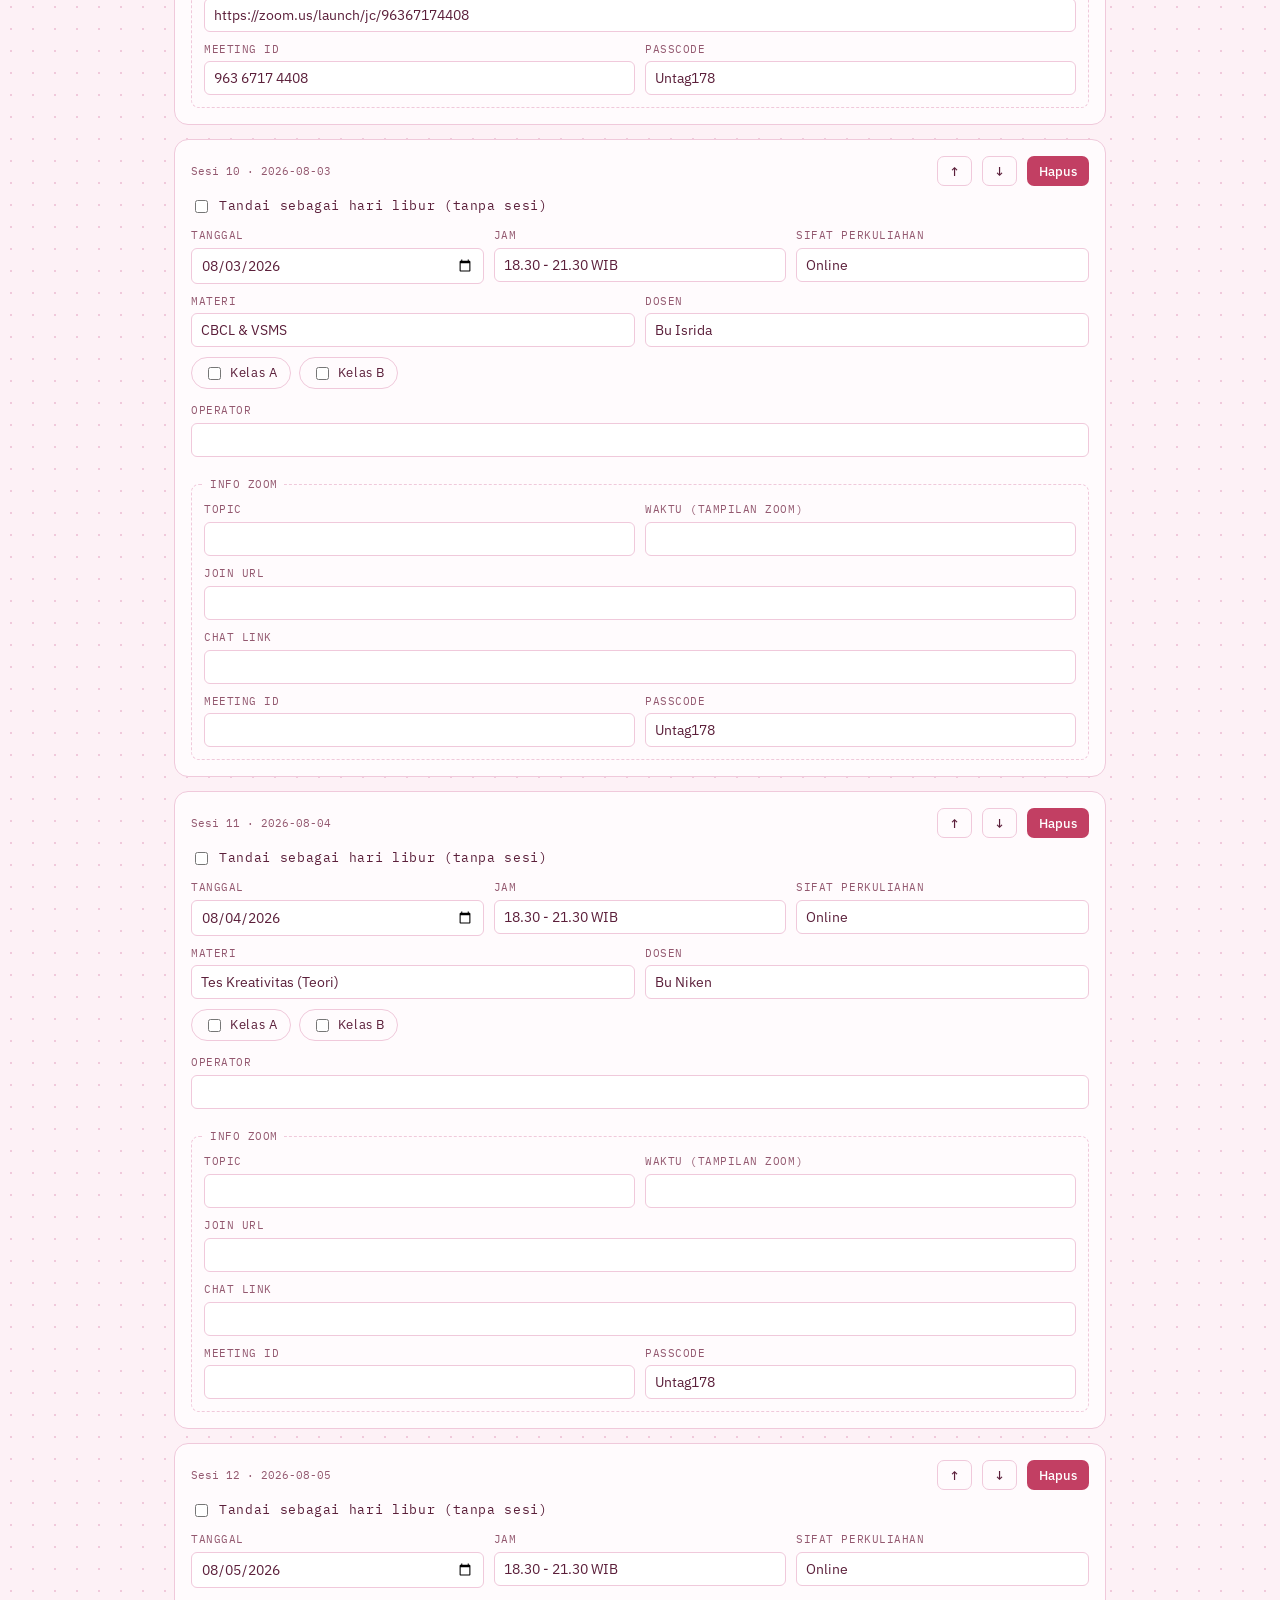
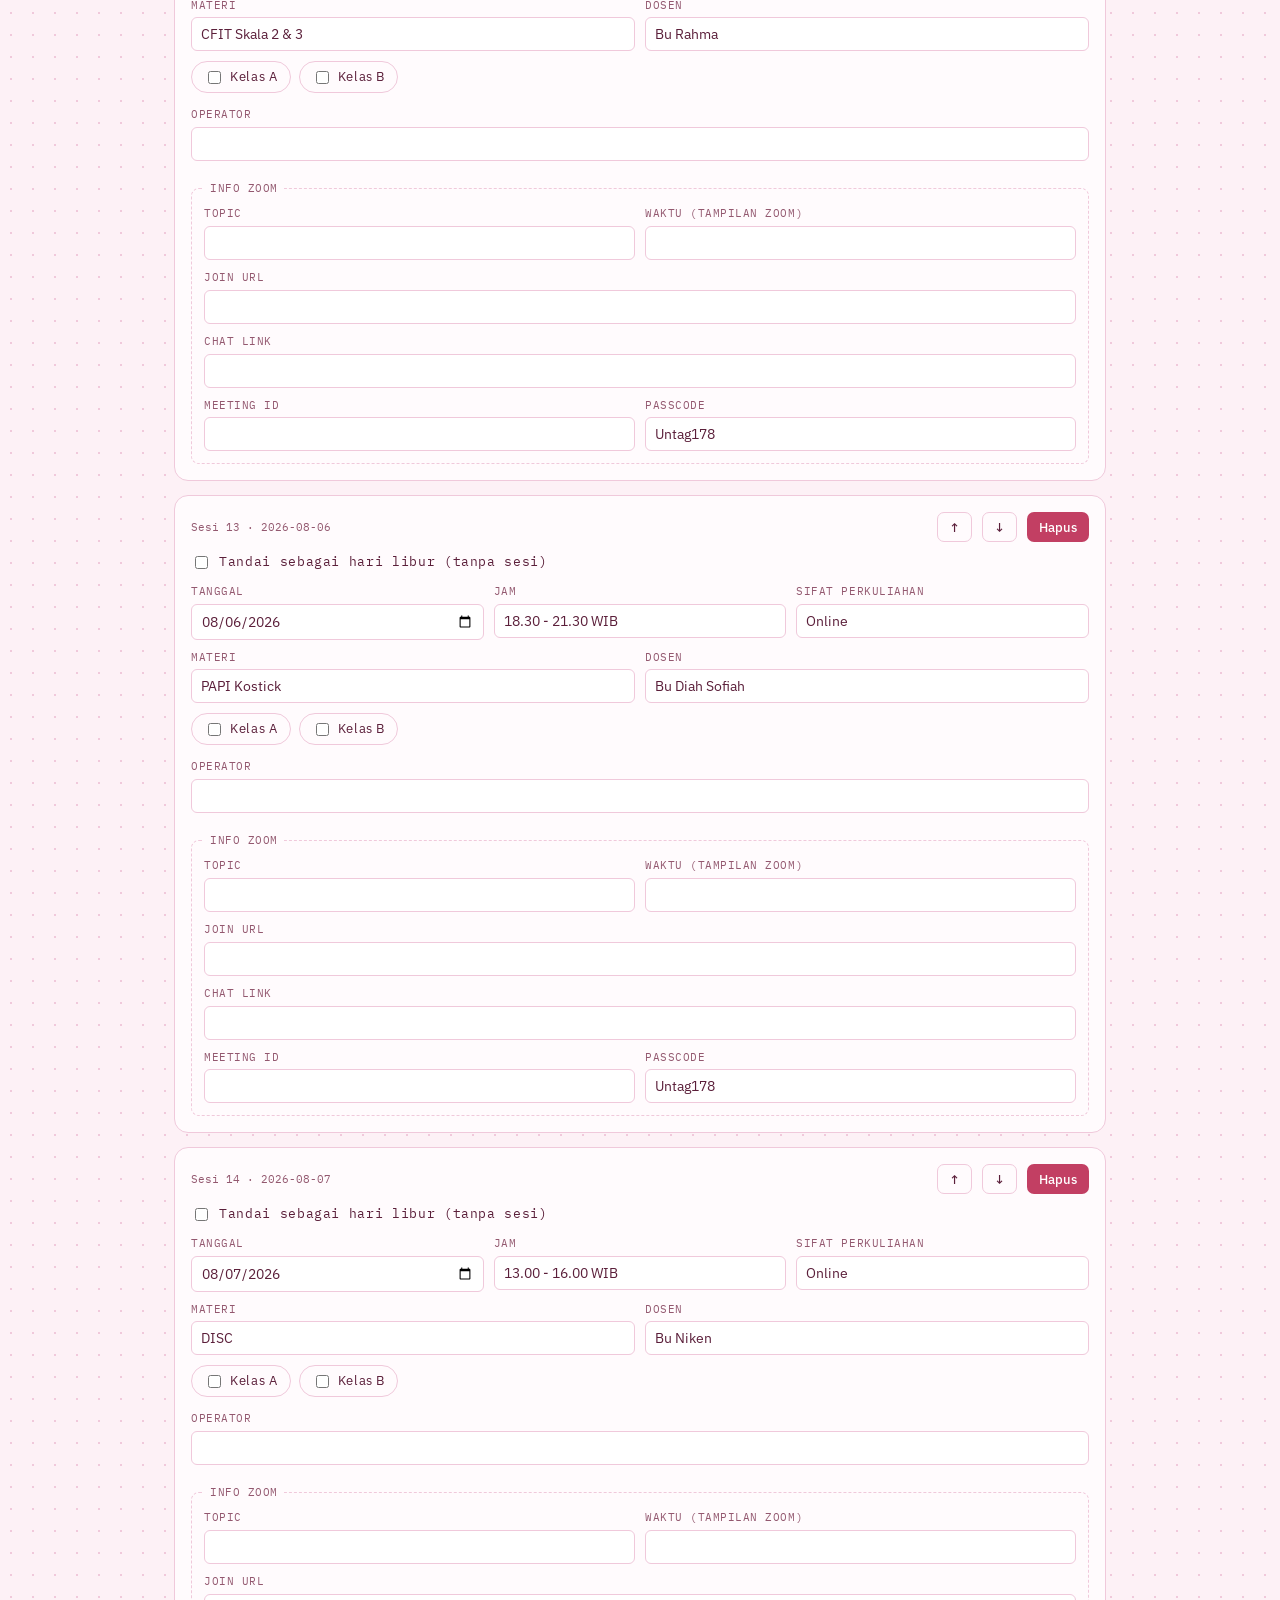
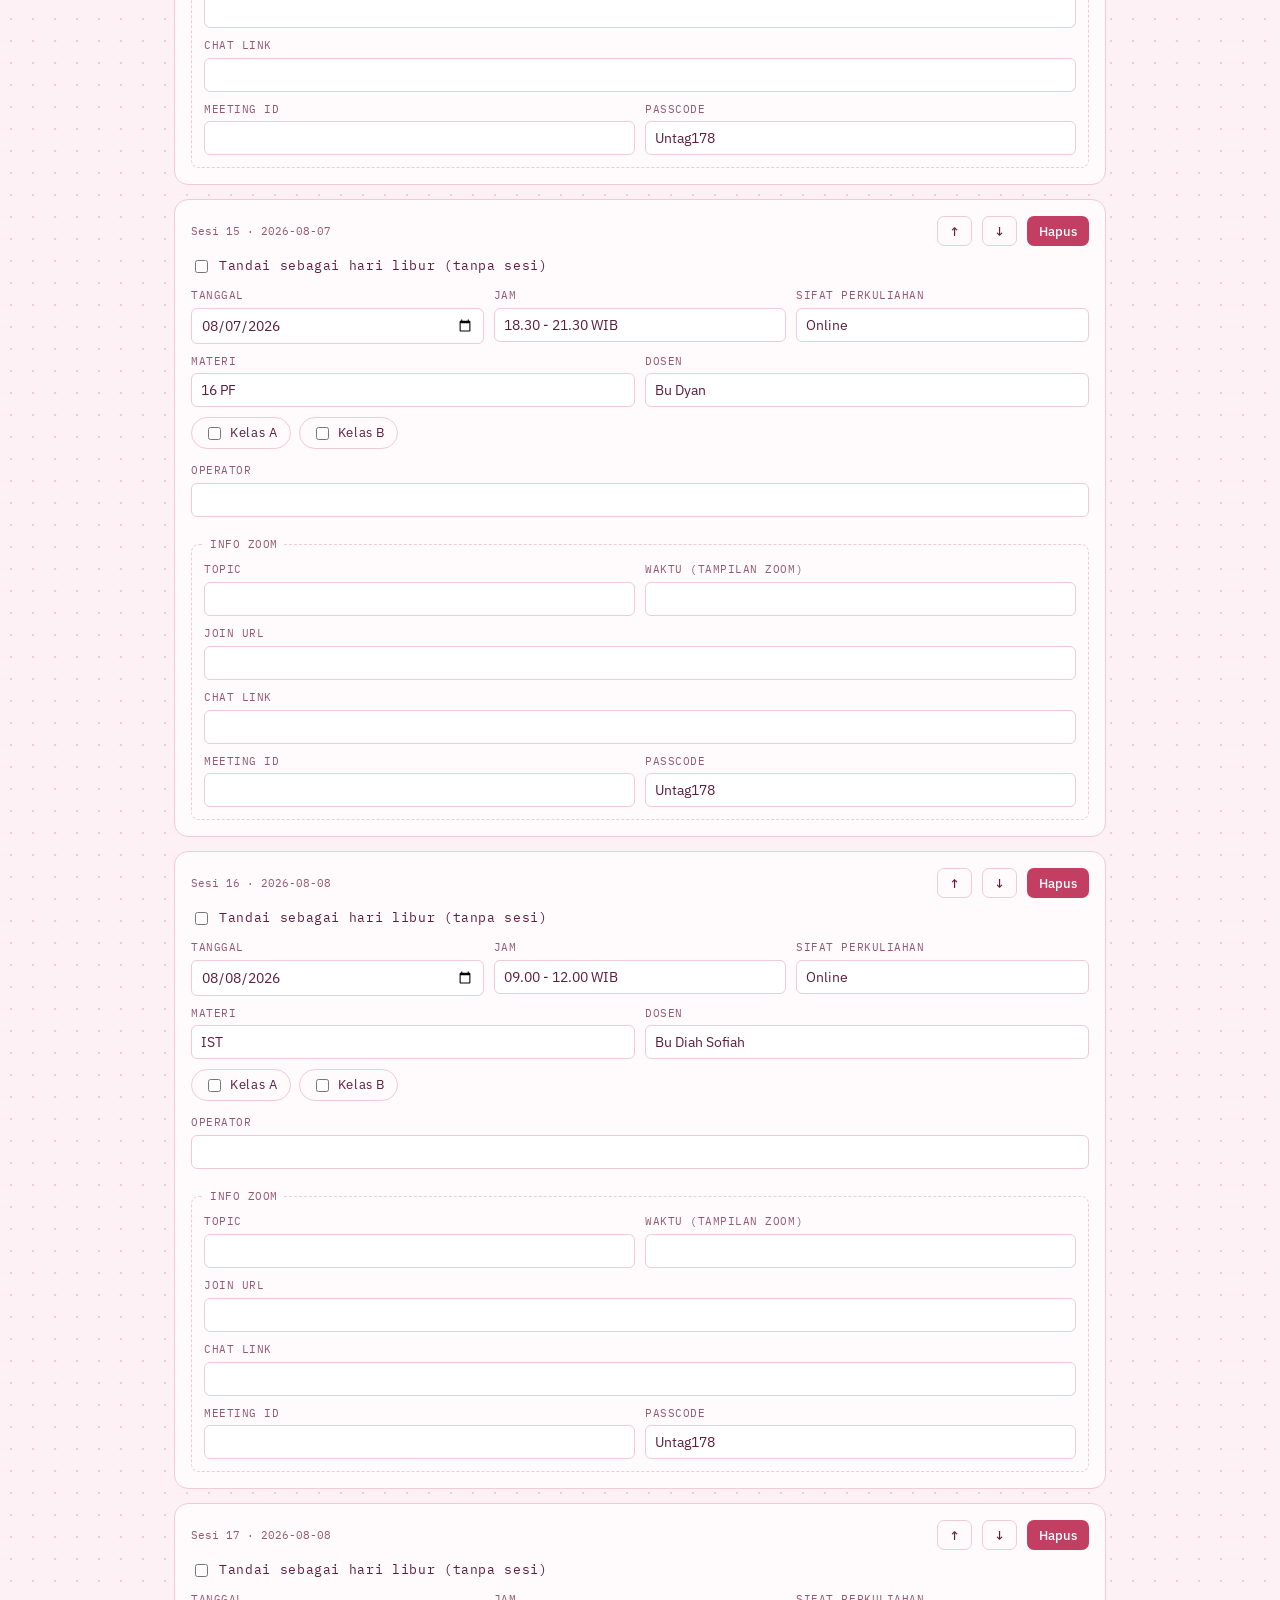
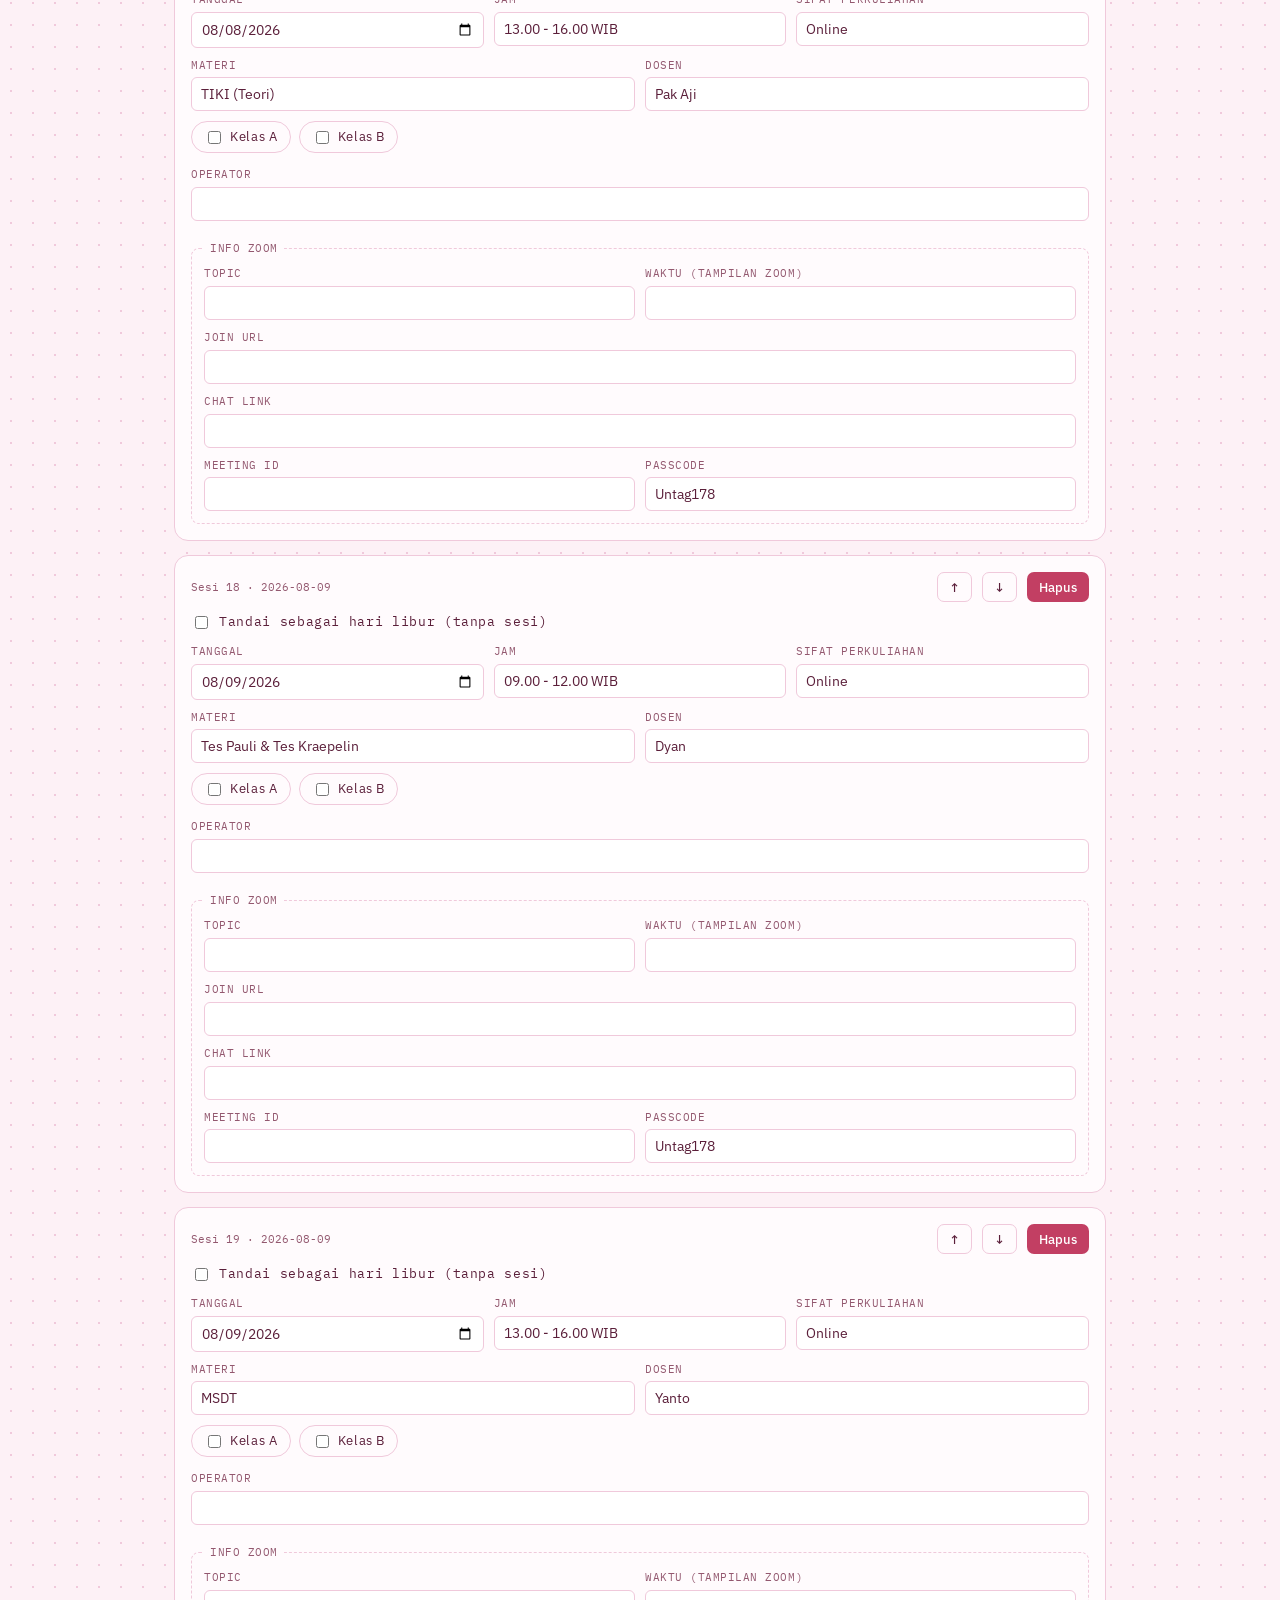
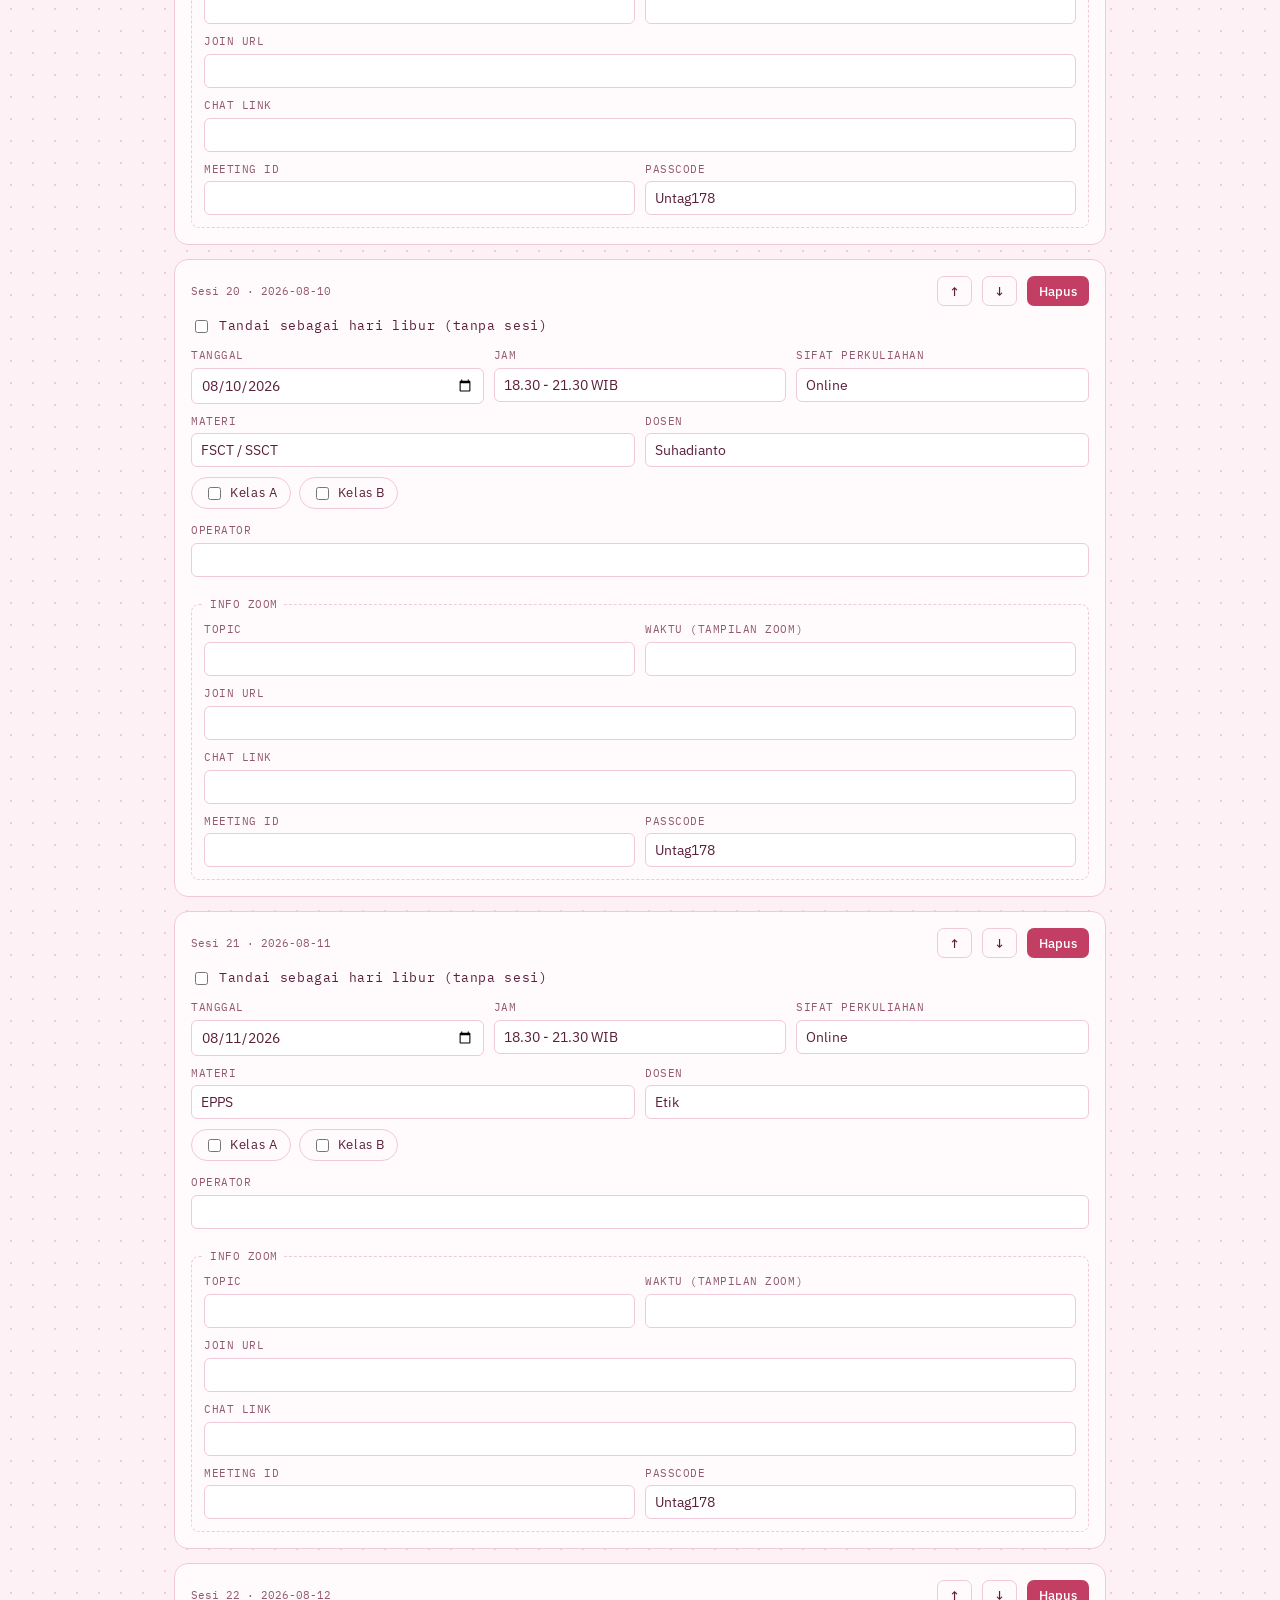
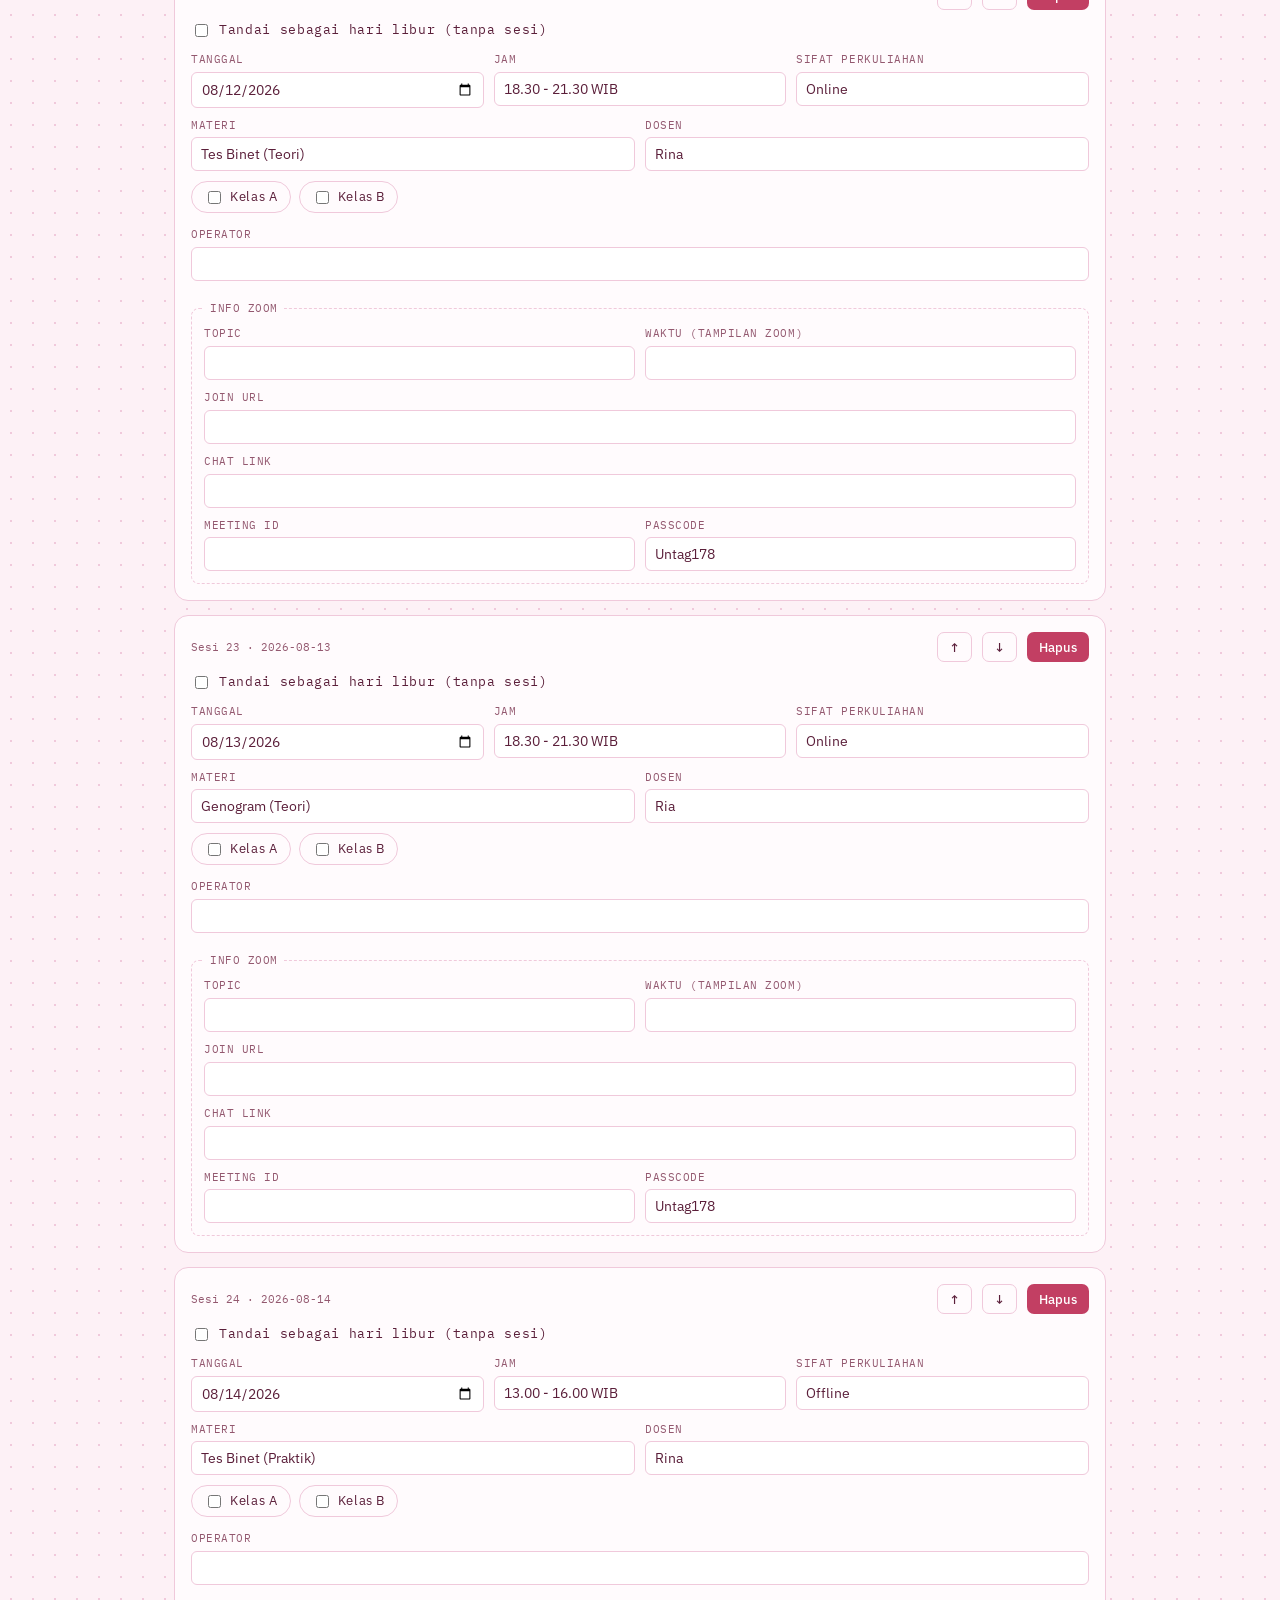
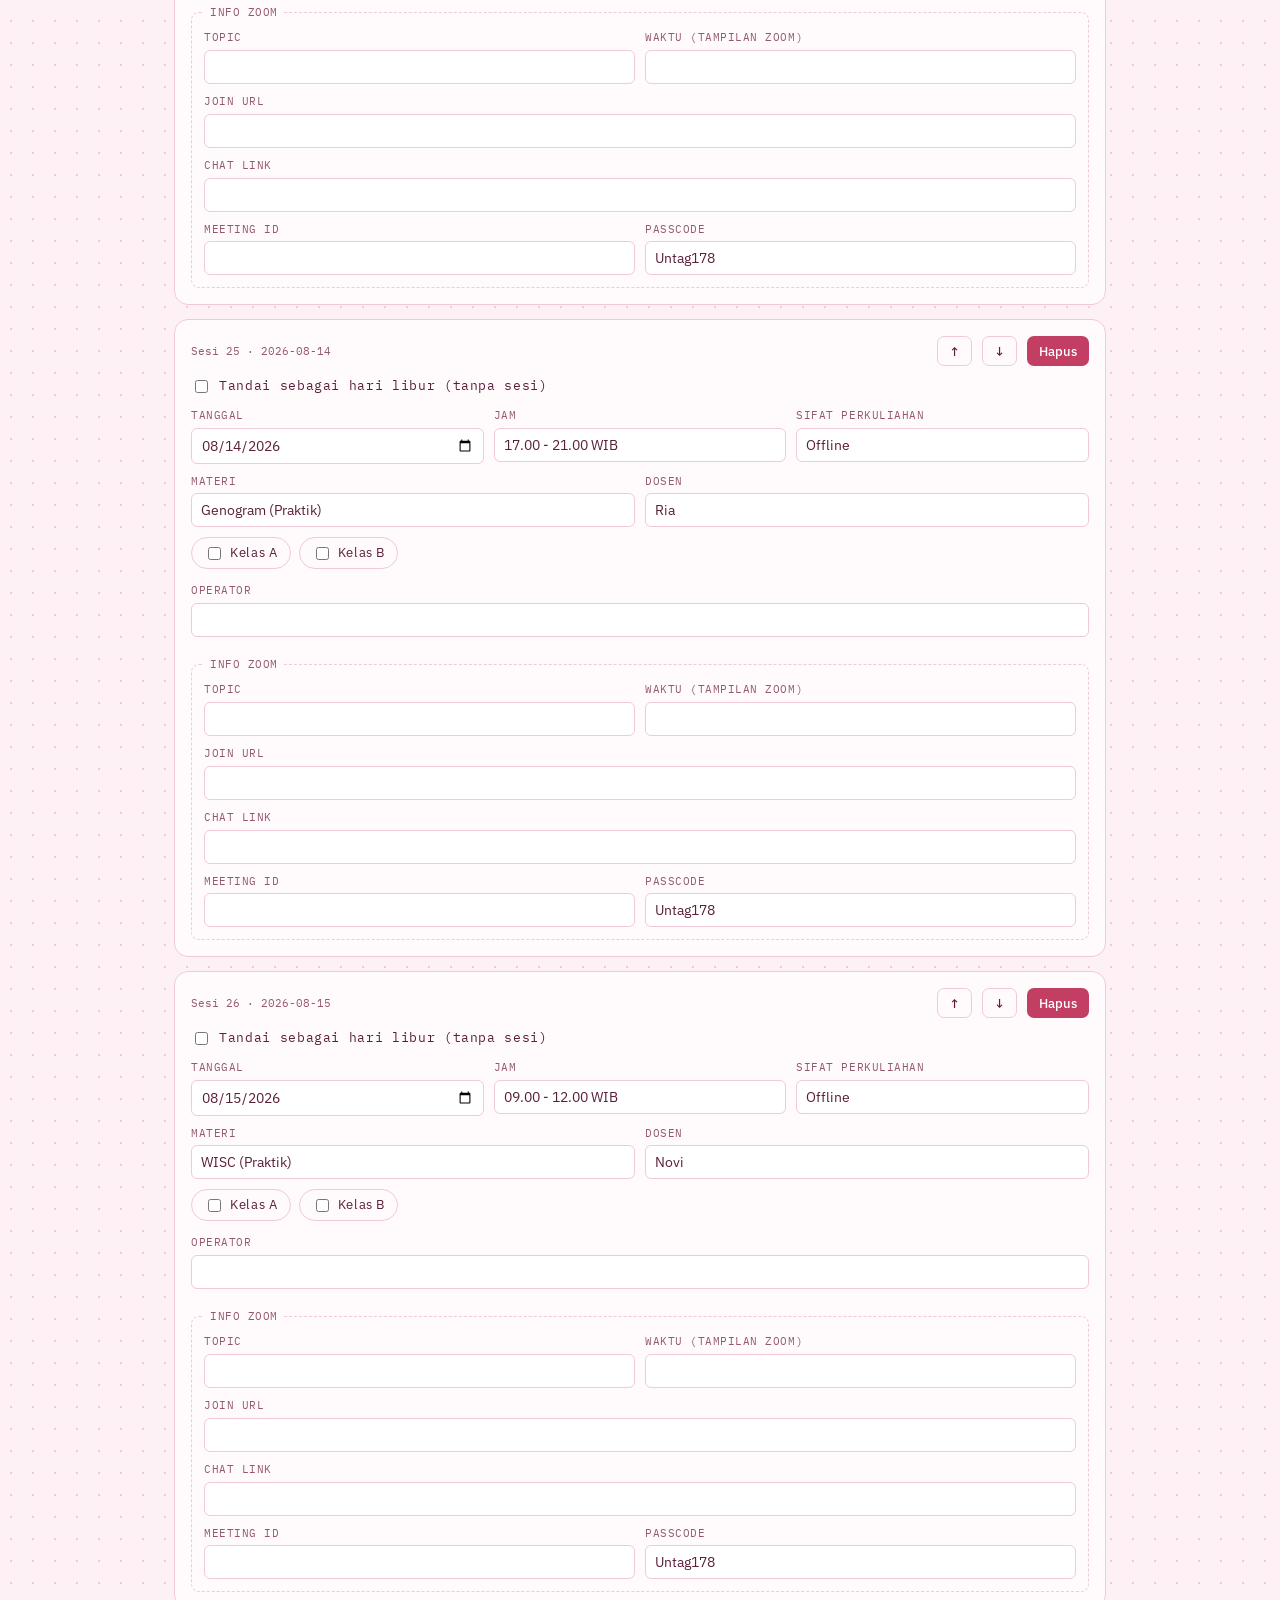
==== commit dee5bc82: "Update admin.html" ====
--- a/admin.html
+++ b/admin.html
@@ -4,6 +4,9 @@
 <meta charset="UTF-8">
 <meta name="viewport" content="width=device-width, initial-scale=1.0">
 <title>Kelola Jadwal — Admin</title>
+  <link rel="icon" type="image/x-icon" href="favicon.ico">
+<link rel="icon" type="image/png" sizes="48x48" href="logo_untag.ico">
+<link rel="apple-touch-icon" href="logo_untag.ico">
 <link rel="stylesheet" href="style.css">
 <style>
   .admin-wrap { max-width: 980px; }
--- a/style.css
+++ b/style.css
@@ -3,7 +3,7 @@
    Design: "Ledger" — a clinical case-register aesthetic.
    ============================================================ */
 
-@import url('https://fonts.googleapis.com/css2?family=Fraunces:opsz,wght@9..144,400;9..144,500;9..144,600&family=IBM+Plex+Sans:wght@400;500;600&family=IBM+Plex+Mono:wght@400;500&display=swap');
+@import url('https://fonts.googleapis.com/css2?family=Fraunces:opsz,wght@9..144,400;9..144,500;9..144,600&family=Caveat:wght@500;600;700&family=IBM+Plex+Sans:wght@400;500;600&family=IBM+Plex+Mono:wght@400;500&display=swap');
 
 :root {
   --ink: #5b1f3a;        /* headings, primary text — deep berry */
@@ -17,10 +17,11 @@
   --shadow: 0 1px 0 rgba(91, 31, 58, 0.06);
 
   --font-display: 'Fraunces', Georgia, serif;
+  --font-script: 'Caveat', cursive;
   --font-body: 'IBM Plex Sans', system-ui, sans-serif;
   --font-mono: 'IBM Plex Mono', 'Courier New', monospace;
 
-  --radius: 10px;
+  --radius: 14px;
 }
 
 * { box-sizing: border-box; }
@@ -30,10 +31,8 @@
 body {
   margin: 0;
   background: var(--paper);
-  background-image:
-    linear-gradient(var(--line) 1px, transparent 1px);
-  background-size: 100% 44px;
-  background-attachment: local;
+  background-image: radial-gradient(var(--line) 1.4px, transparent 1.4px);
+  background-size: 22px 22px;
   color: var(--ink);
   font-family: var(--font-body);
   line-height: 1.5;
@@ -116,10 +115,28 @@
 .subtitle {
   color: var(--ink-soft);
   font-size: 15px;
-  margin: 0 0 32px;
+  margin: 0 0 4px;
+}
+
+.cute-tagline {
+  font-family: var(--font-script);
+  font-size: 20px;
+  color: var(--ochre);
+  transform: rotate(-1.5deg);
+  margin: 0 0 28px;
+}
+
+.sparkle {
+  display: inline-block;
+  width: 14px;
+  height: 14px;
+  vertical-align: -2px;
 }
 
 /* ---------- Next-session banner (signature element) ---------- */
+
+.next-banner-wrap { position: relative; margin-bottom: 40px; }
+.next-banner-wrap .next-banner { margin-bottom: 0; }
 
 .next-banner {
   position: relative;
@@ -232,6 +249,16 @@
 }
 .filters input[type="search"]::placeholder { color: #9aa0ae; }
 
+.legend-note {
+  font-size: 12.5px;
+  color: var(--ink-soft);
+  display: flex;
+  align-items: center;
+  gap: 6px;
+  margin: -18px 0 26px;
+}
+.legend-note .badge { font-size: 10.5px; padding: 2px 7px; }
+
 .chip {
   font-family: var(--font-mono);
   font-size: 12px;
@@ -294,11 +321,31 @@
 }
 
 .session {
+  position: relative;
   background: var(--paper-card);
   border: 1px solid var(--line);
   border-radius: var(--radius);
-  padding: 14px 16px;
+  padding: 18px 16px 14px;
   box-shadow: var(--shadow);
+  transition: transform 0.15s ease, box-shadow 0.15s ease;
+}
+
+.session::before {
+  content: "";
+  position: absolute;
+  top: -1px;
+  left: 10px;
+  right: 10px;
+  height: 8px;
+  background-image: radial-gradient(circle at 6px 0, transparent 5px, var(--paper-card) 5.5px);
+  background-size: 12px 8px;
+  background-repeat: repeat-x;
+  pointer-events: none;
+}
+
+.session:hover {
+  transform: translateY(-2px);
+  box-shadow: 0 6px 14px rgba(91, 31, 58, 0.12);
 }
 
 .session.is-past { opacity: 0.55; }
@@ -341,6 +388,29 @@
 }
 
 .badge.kelas { color: var(--sage); border-color: var(--sage); }
+
+.badge.sifat-online {
+  color: var(--sage);
+  border-color: var(--line);
+  background: transparent;
+}
+
+.badge.sifat-offline {
+  display: inline-flex;
+  align-items: center;
+  gap: 4px;
+  background: var(--rose);
+  border-color: var(--rose);
+  color: #fff;
+  font-weight: 500;
+}
+.badge.sifat-offline svg { width: 9px; height: 9px; flex-shrink: 0; }
+
+.session.is-offline {
+  border-color: var(--rose);
+  border-left: 4px solid var(--rose);
+  background: linear-gradient(90deg, rgba(194, 63, 99, 0.06), transparent 60%), var(--paper-card);
+}
 
 .chevron {
   color: var(--ink-soft);
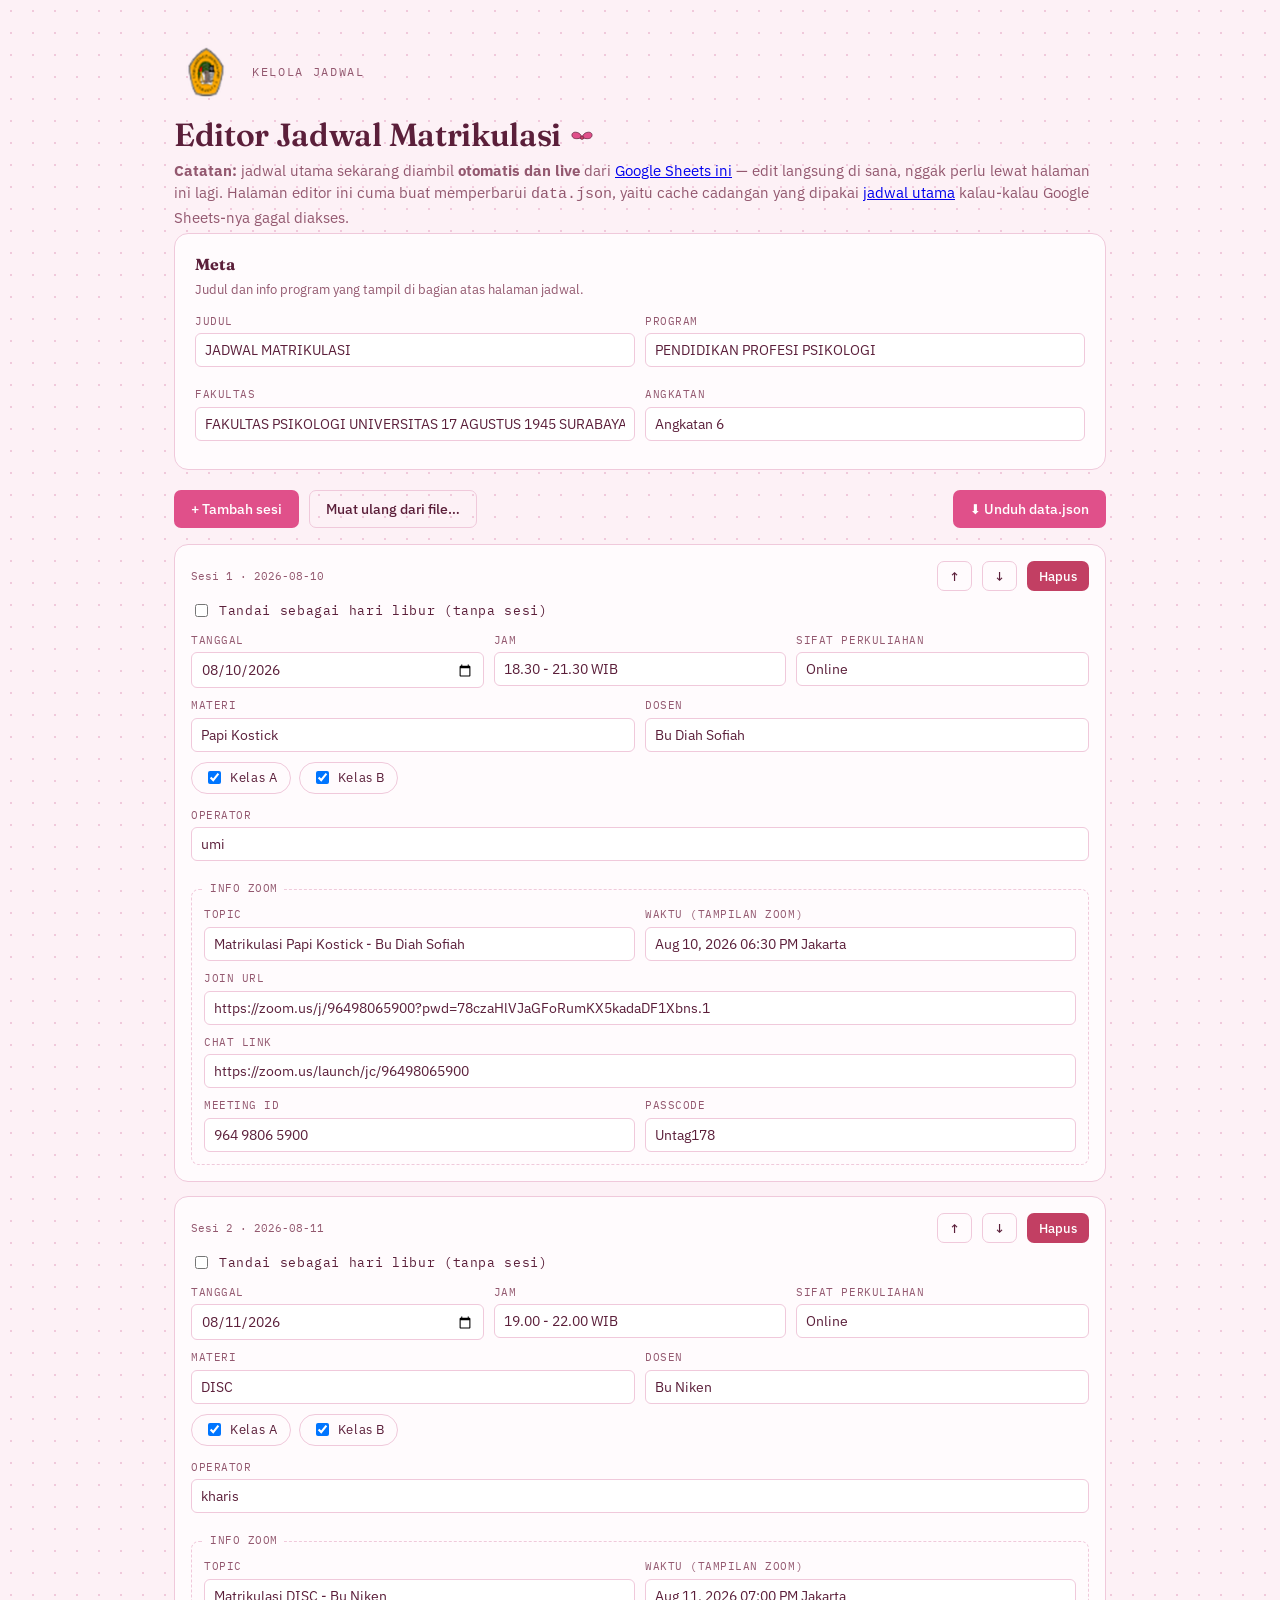
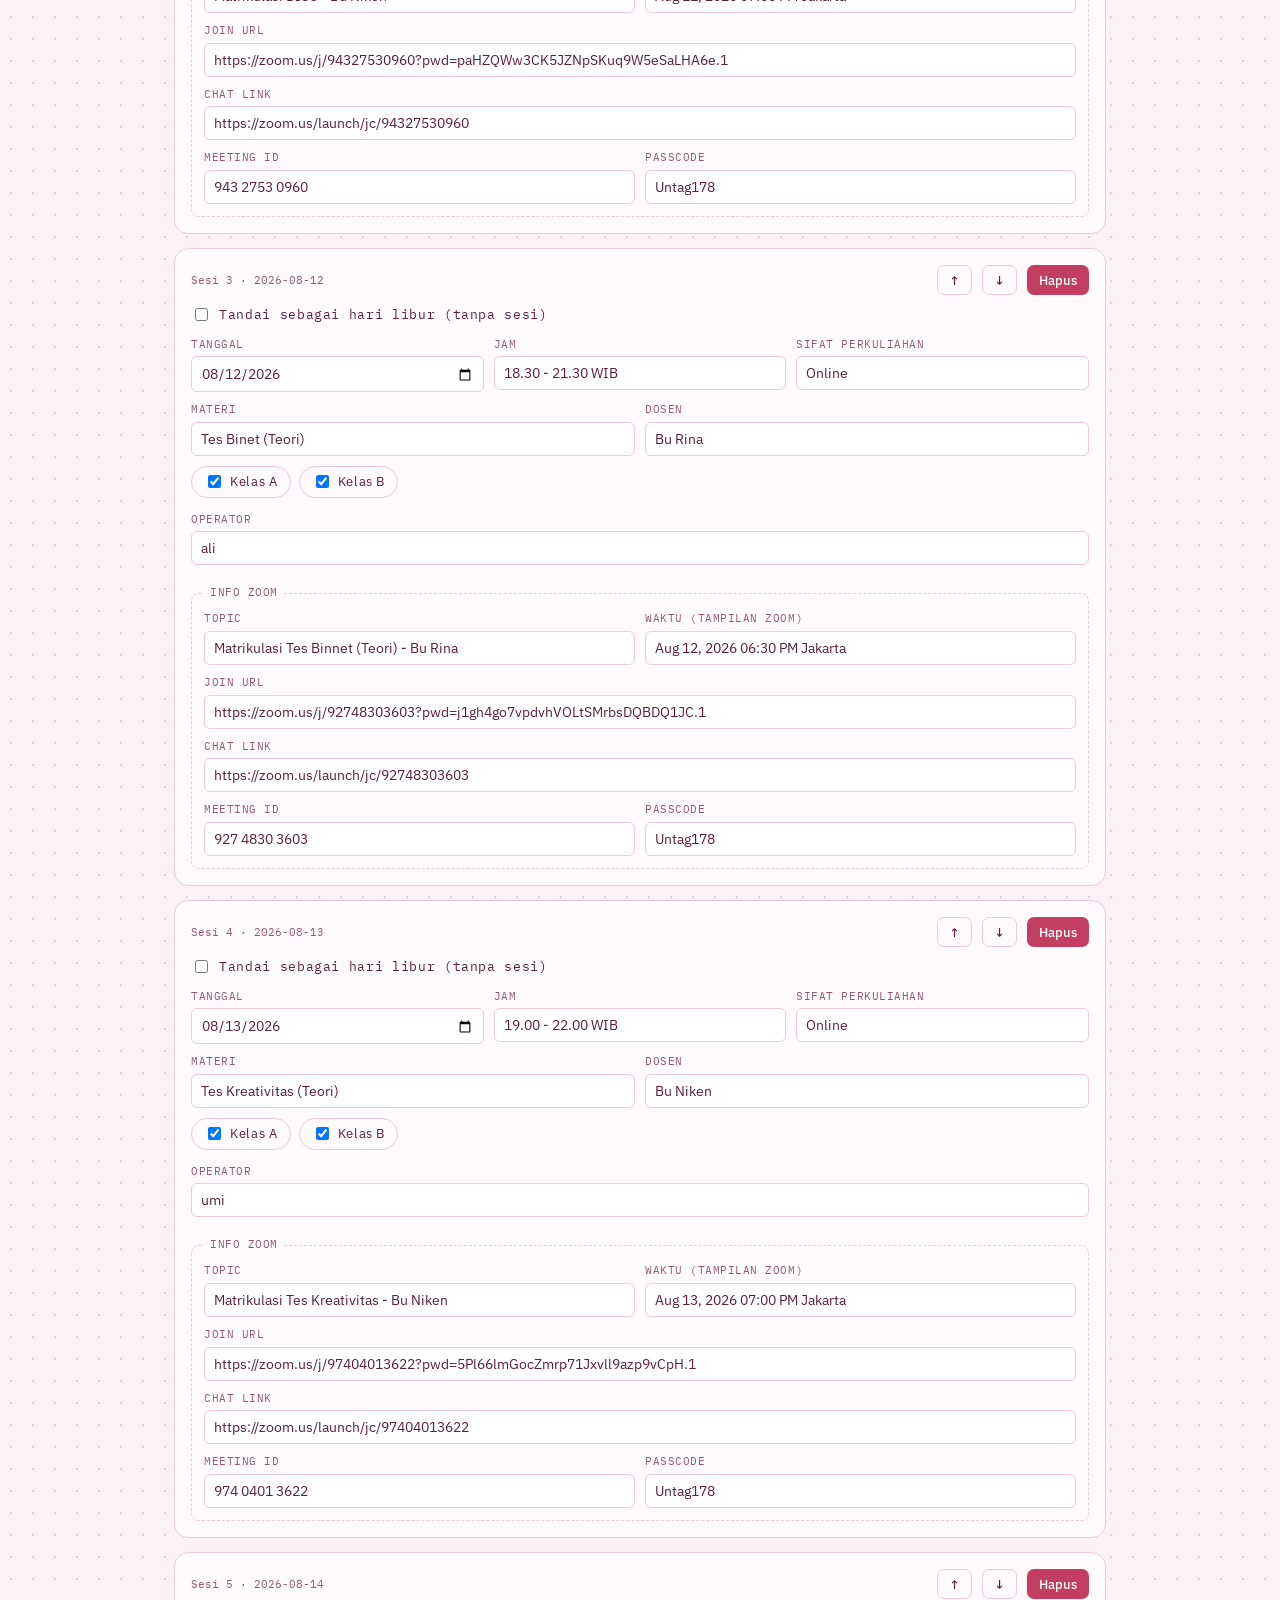
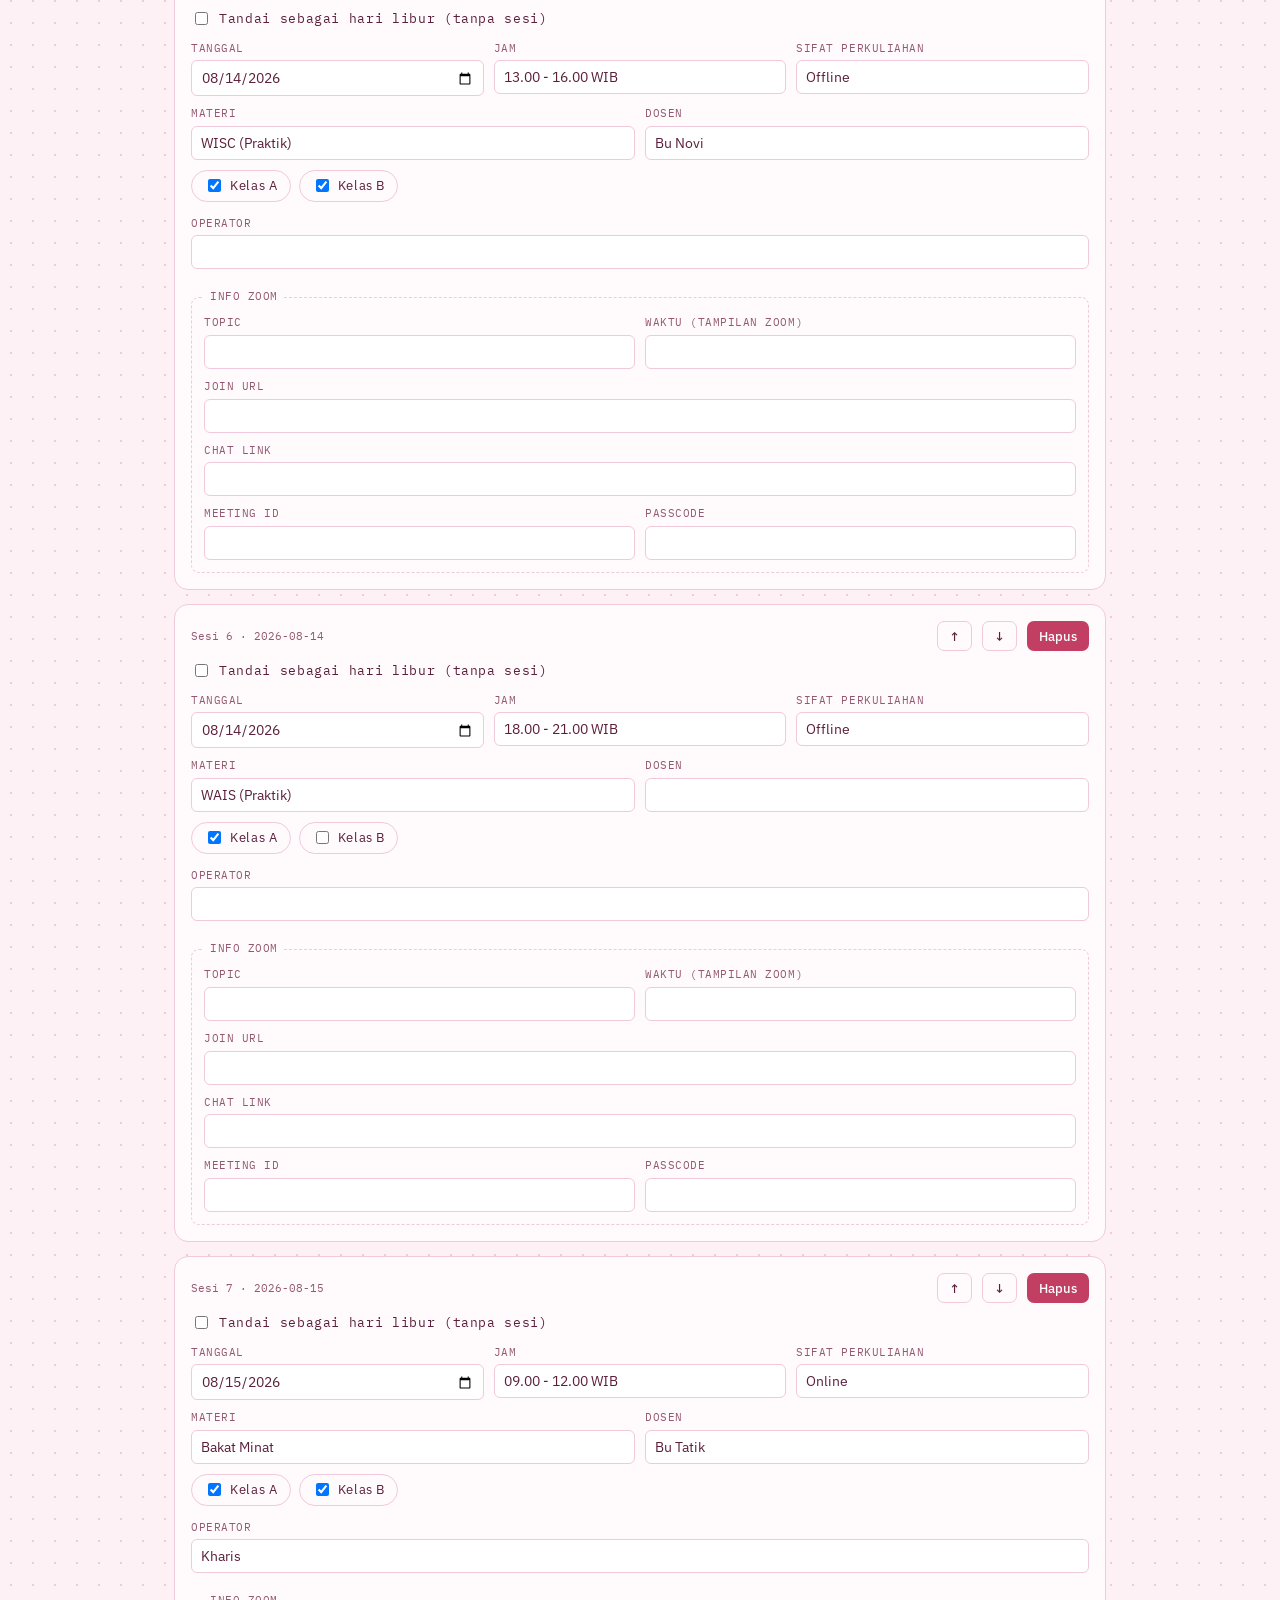
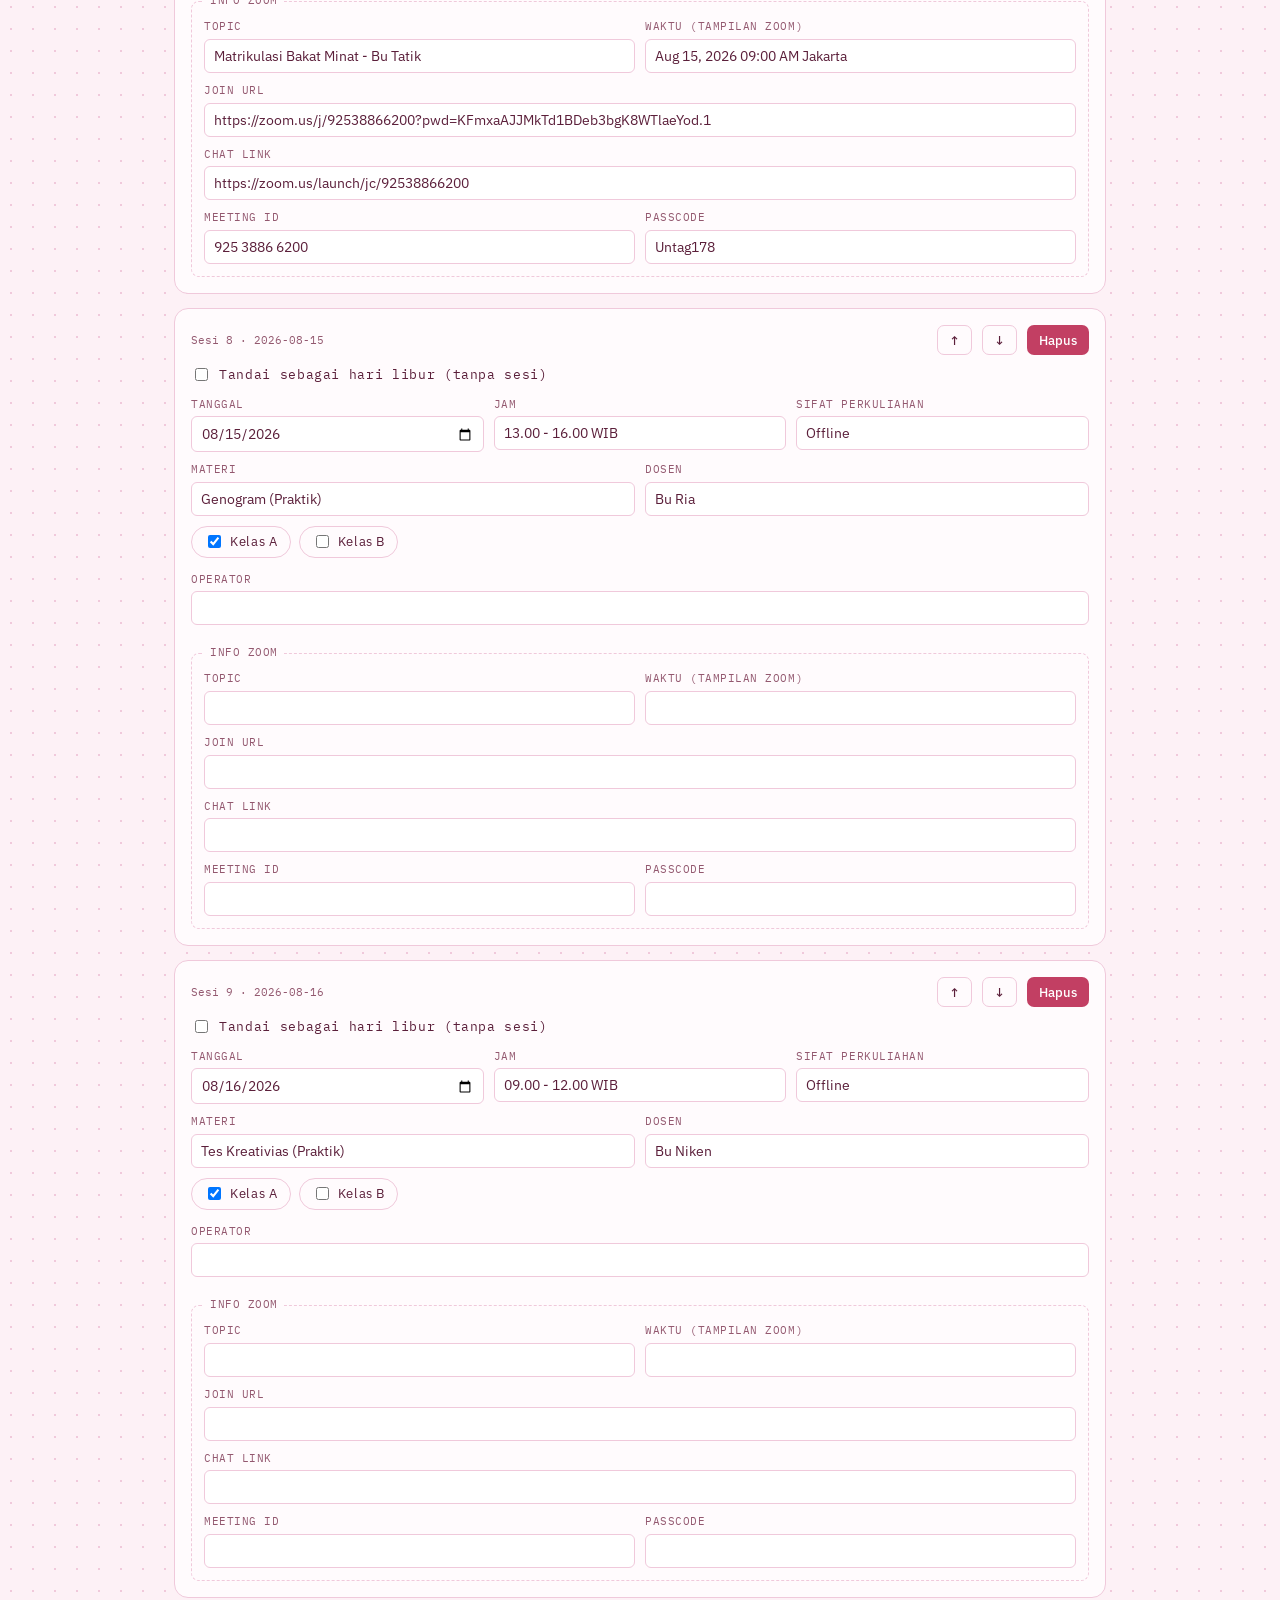
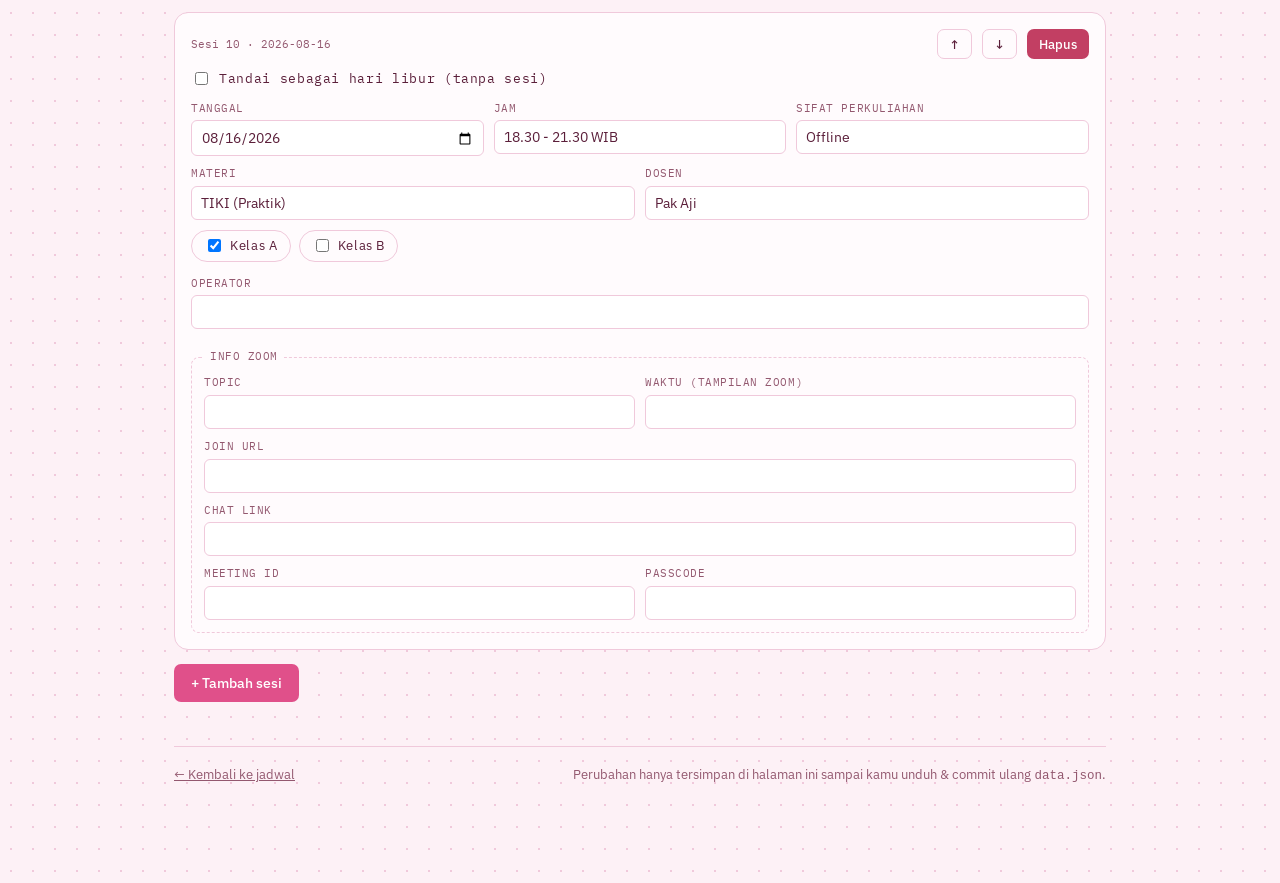
==== commit eca7ce00: "Add files via upload" ====
--- a/admin.html
+++ b/admin.html
@@ -4,9 +4,9 @@
 <meta charset="UTF-8">
 <meta name="viewport" content="width=device-width, initial-scale=1.0">
 <title>Kelola Jadwal — Admin</title>
-  <link rel="icon" type="image/x-icon" href="favicon.ico">
-<link rel="icon" type="image/png" sizes="48x48" href="logo_untag.ico">
-<link rel="apple-touch-icon" href="logo_untag.ico">
+<link rel="icon" type="image/x-icon" href="favicon.ico">
+<link rel="icon" type="image/png" sizes="160x160" href="logo_untag.png">
+<link rel="apple-touch-icon" href="logo_untag.png">
 <link rel="stylesheet" href="style.css">
 <style>
   .admin-wrap { max-width: 980px; }
@@ -103,7 +103,10 @@
 <body>
 <div class="wrap admin-wrap">
 
-  <p class="eyebrow">Kelola Jadwal</p>
+  <div class="brand-row">
+    <img src="logo_untag.png" alt="Logo Untag Surabaya" class="site-logo">
+    <p class="eyebrow">Kelola Jadwal</p>
+  </div>
   <div class="title-row">
     <h1 class="title" style="font-size: 32px;">Editor Jadwal Matrikulasi</h1>
     <svg class="bow-icon" viewBox="0 0 40 28" aria-hidden="true">
@@ -113,8 +116,11 @@
     </svg>
   </div>
   <p class="subtitle">
-    Ubah data di bawah, lalu unduh <code>data.json</code> dan timpa file yang ada di repo GitHub kamu
-    (commit &amp; push). Halaman <a href="index.html">jadwal utama</a> akan otomatis memakai data terbaru.
+    <strong>Catatan:</strong> jadwal utama sekarang diambil <strong>otomatis dan live</strong> dari
+    <a href="https://docs.google.com/spreadsheets/d/1Hq7eqmqmB6APv2zGQknvdbuZW7jbj9oL/edit?gid=1868004957" target="_blank" rel="noopener">Google Sheets ini</a> —
+    edit langsung di sana, nggak perlu lewat halaman ini lagi. Halaman editor ini cuma buat memperbarui
+    <code>data.json</code>, yaitu cache cadangan yang dipakai <a href="index.html">jadwal utama</a>
+    kalau-kalau Google Sheets-nya gagal diakses.
   </p>
 
   <div class="panel">
@@ -141,7 +147,7 @@
 
   <div class="footer">
     <a href="index.html">← Kembali ke jadwal</a>
-    <span>Sayang kalo mau update jadwalnya kasih tau aku dulu ya biar aku yang update <3 &amp; Semangat Kuliahnya <code>Love U <3 </code>.</span>
+    <span>Perubahan hanya tersimpan di halaman ini sampai kamu unduh &amp; commit ulang <code>data.json</code>.</span>
   </div>
 
 </div>
--- a/style.css
+++ b/style.css
@@ -100,7 +100,26 @@
   letter-spacing: 0.14em;
   text-transform: uppercase;
   color: var(--ink-soft);
-  margin: 0 0 10px;
+  margin: 0;
+}
+
+.brand-row {
+  display: flex;
+  align-items: center;
+  gap: 14px;
+  margin: 0 0 14px;
+}
+
+.site-logo {
+  width: 64px;
+  height: 64px;
+  object-fit: contain;
+  border-radius: 12px;
+  flex-shrink: 0;
+}
+
+@media (max-width: 520px) {
+  .site-logo { width: 48px; height: 48px; }
 }
 
 h1.title {
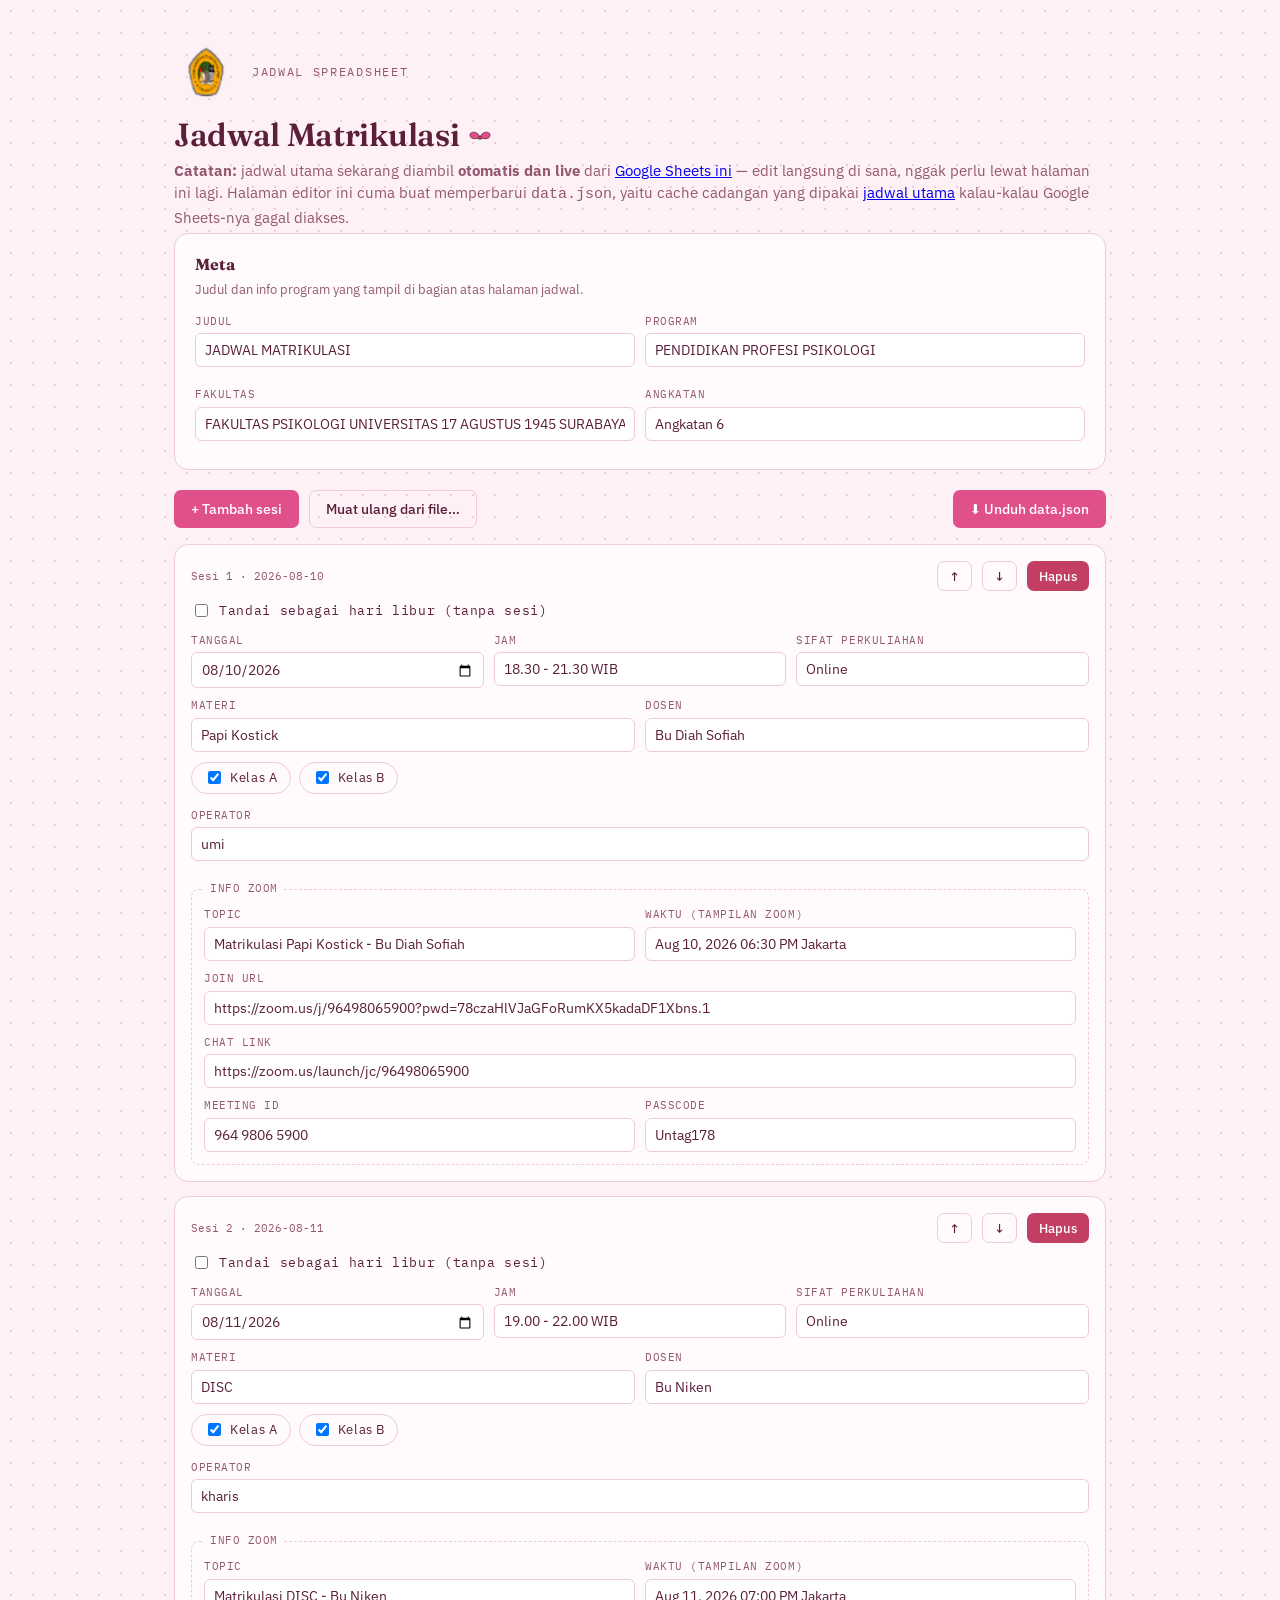
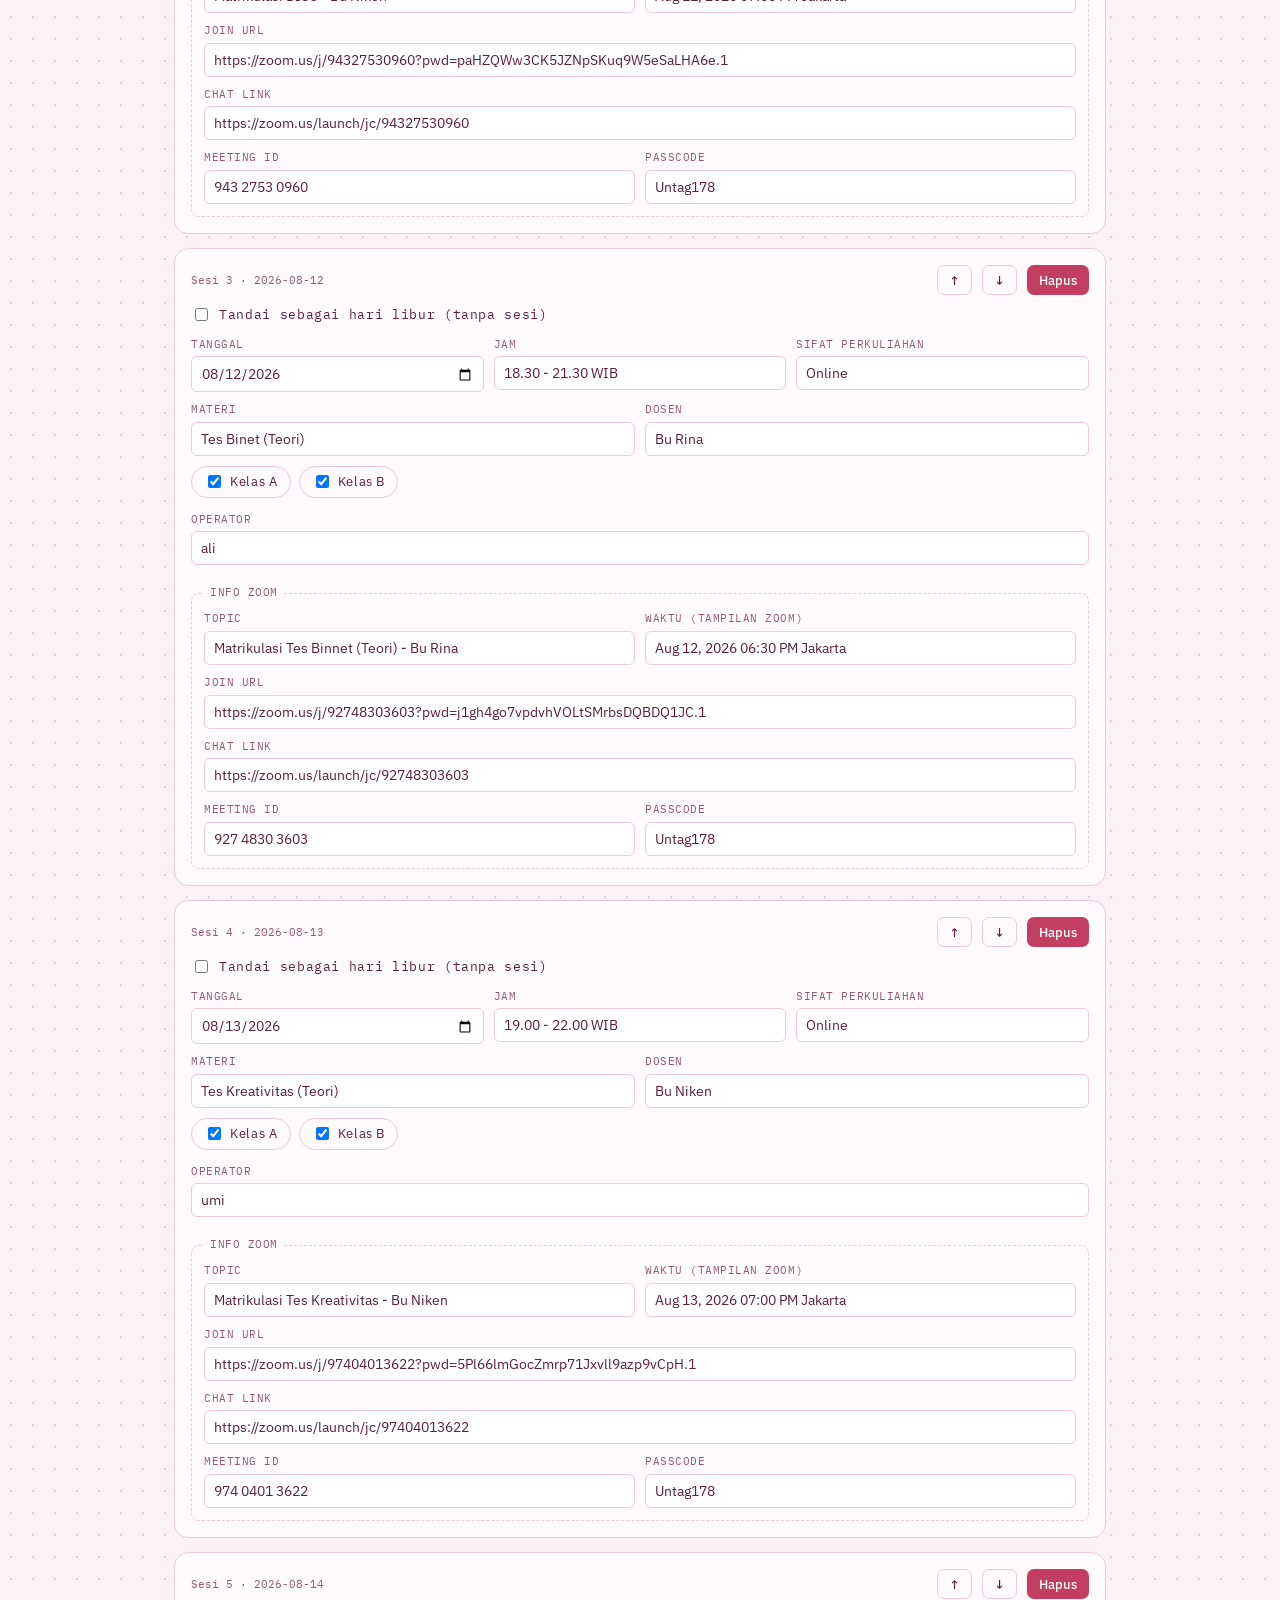
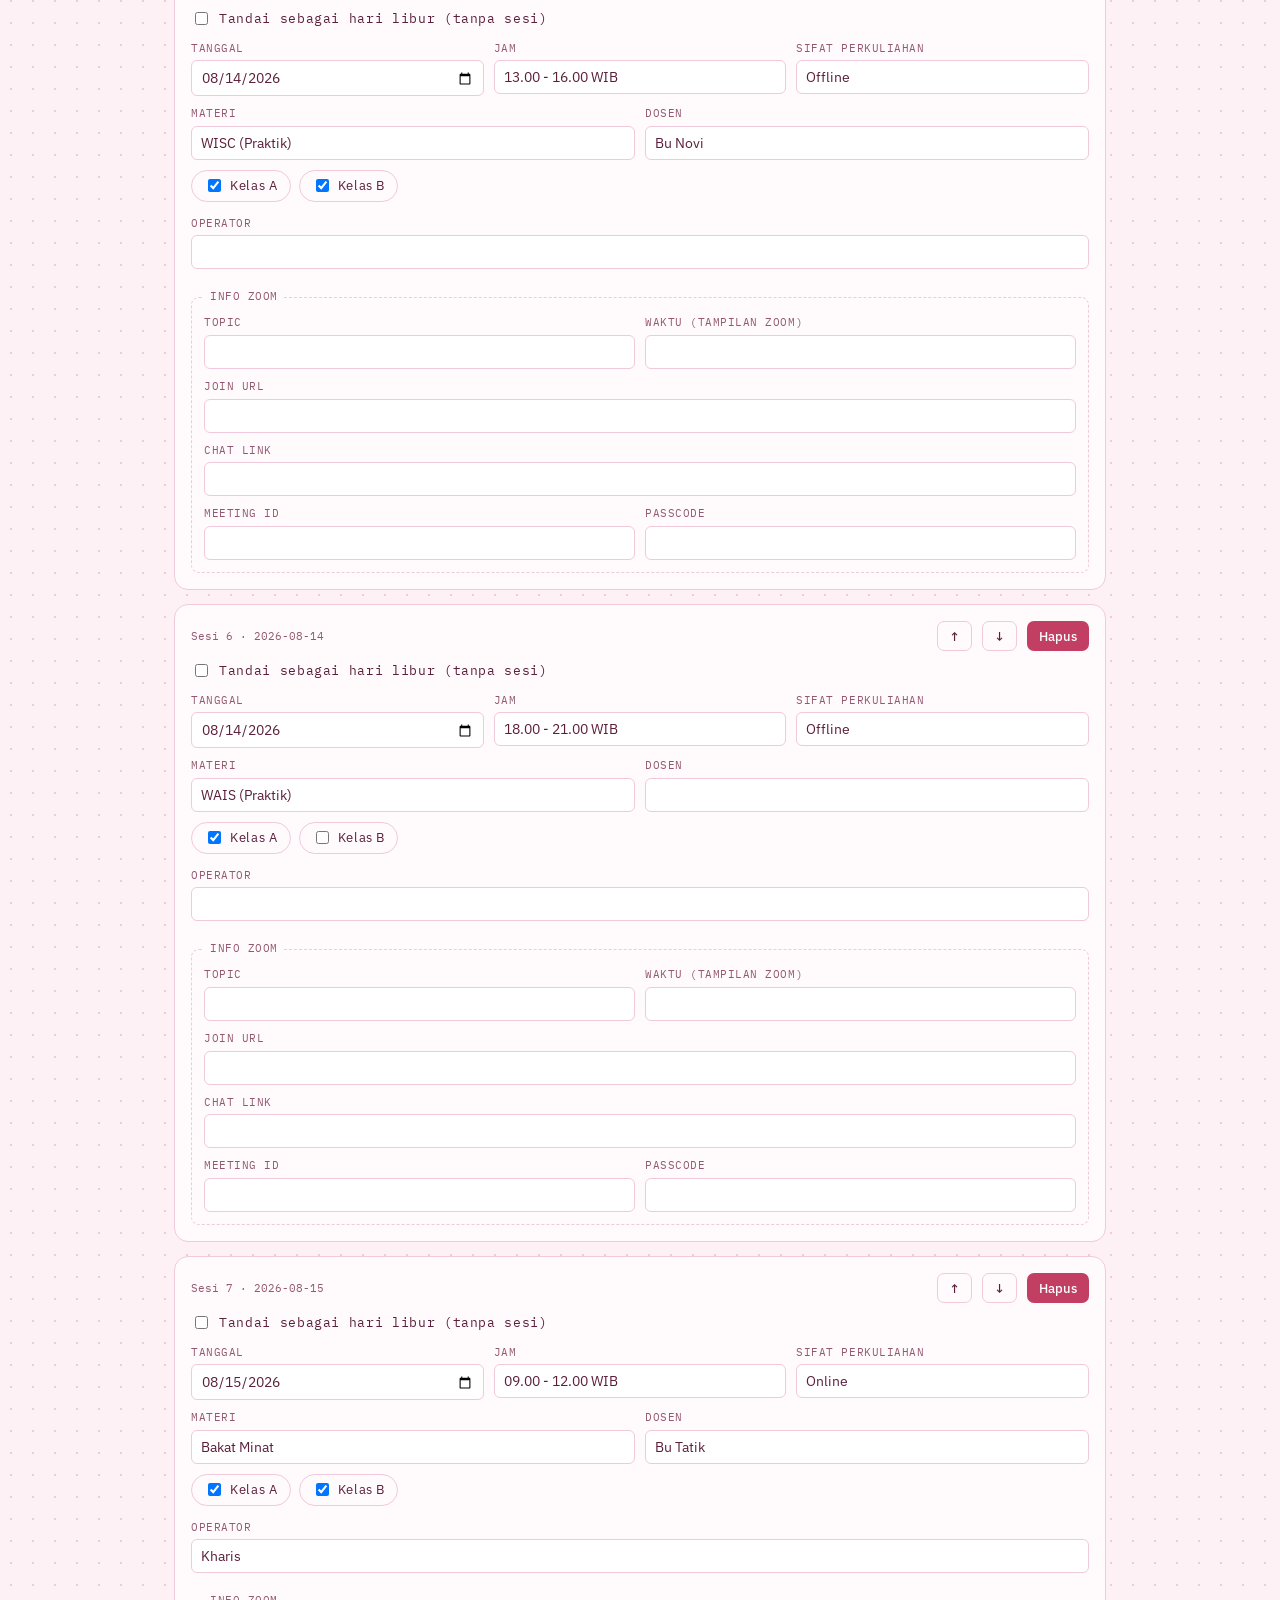
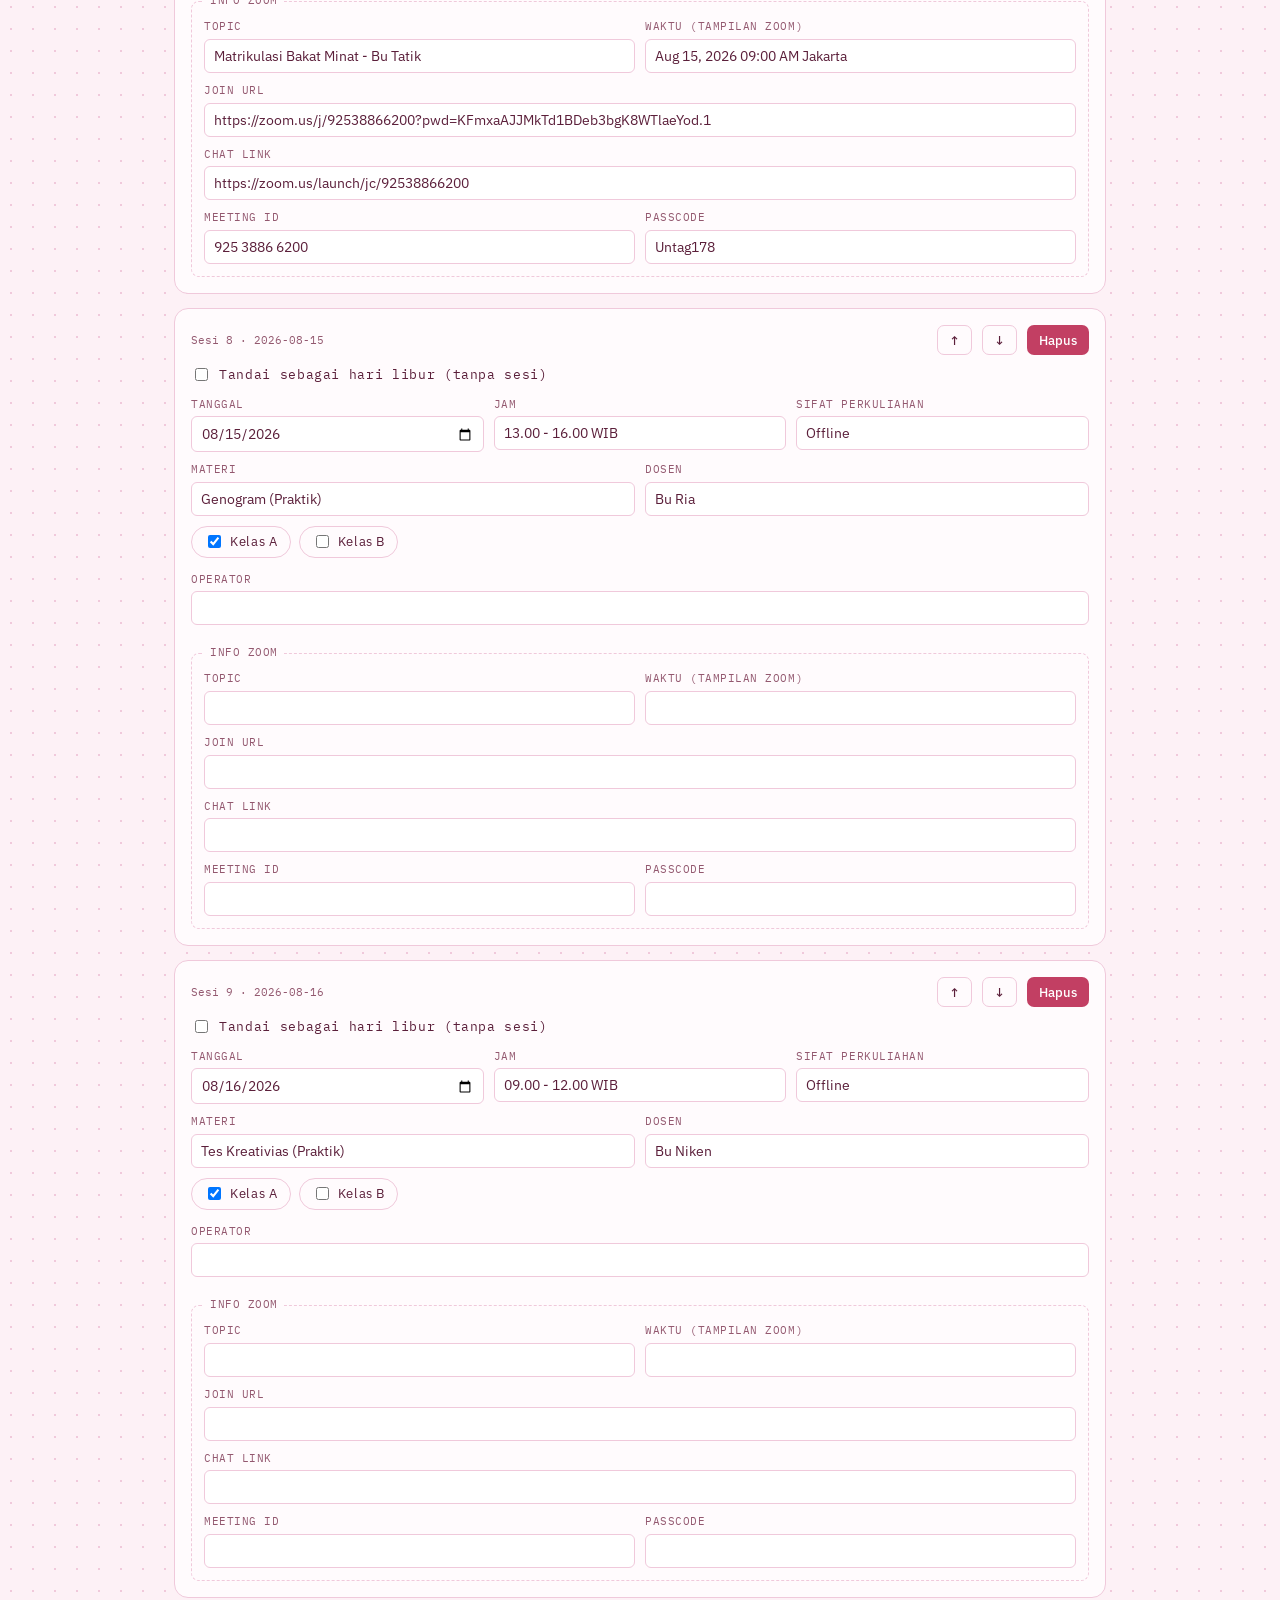
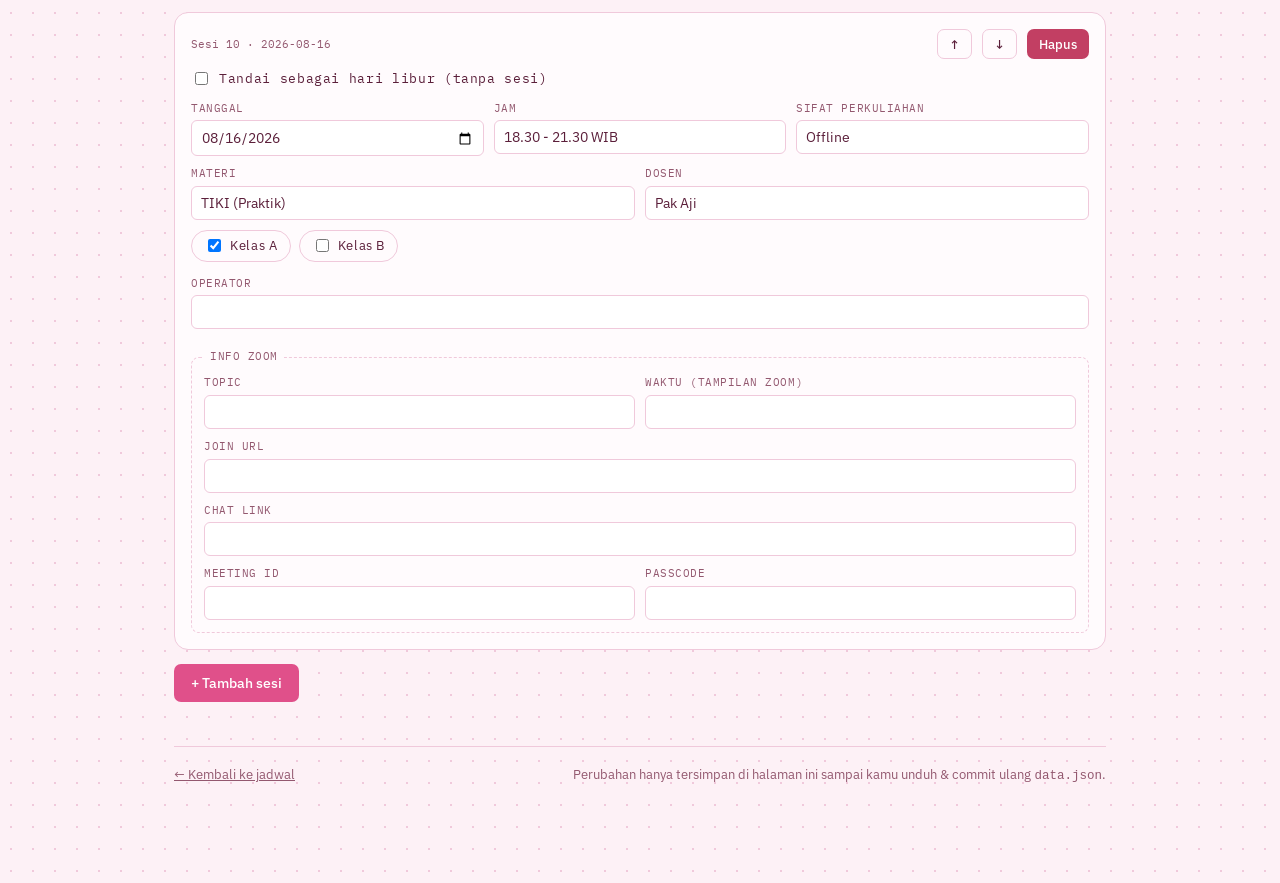
==== commit e74968df: "Update admin.html" ====
--- a/admin.html
+++ b/admin.html
@@ -105,10 +105,10 @@
 
   <div class="brand-row">
     <img src="logo_untag.png" alt="Logo Untag Surabaya" class="site-logo">
-    <p class="eyebrow">Kelola Jadwal</p>
+    <p class="eyebrow">Jadwal Spreadsheet</p>
   </div>
   <div class="title-row">
-    <h1 class="title" style="font-size: 32px;">Editor Jadwal Matrikulasi</h1>
+    <h1 class="title" style="font-size: 32px;">Jadwal Matrikulasi</h1>
     <svg class="bow-icon" viewBox="0 0 40 28" aria-hidden="true">
       <path d="M20 14 C20 14 18 4 8 4 C2 4 0 9 3 13 C6 17 14 16 20 14 Z" fill="var(--ochre)" stroke="var(--ink)" stroke-width="1.3" stroke-linejoin="round"/>
       <path d="M20 14 C20 14 22 4 32 4 C38 4 40 9 37 13 C34 17 26 16 20 14 Z" fill="var(--ochre)" stroke="var(--ink)" stroke-width="1.3" stroke-linejoin="round"/>
